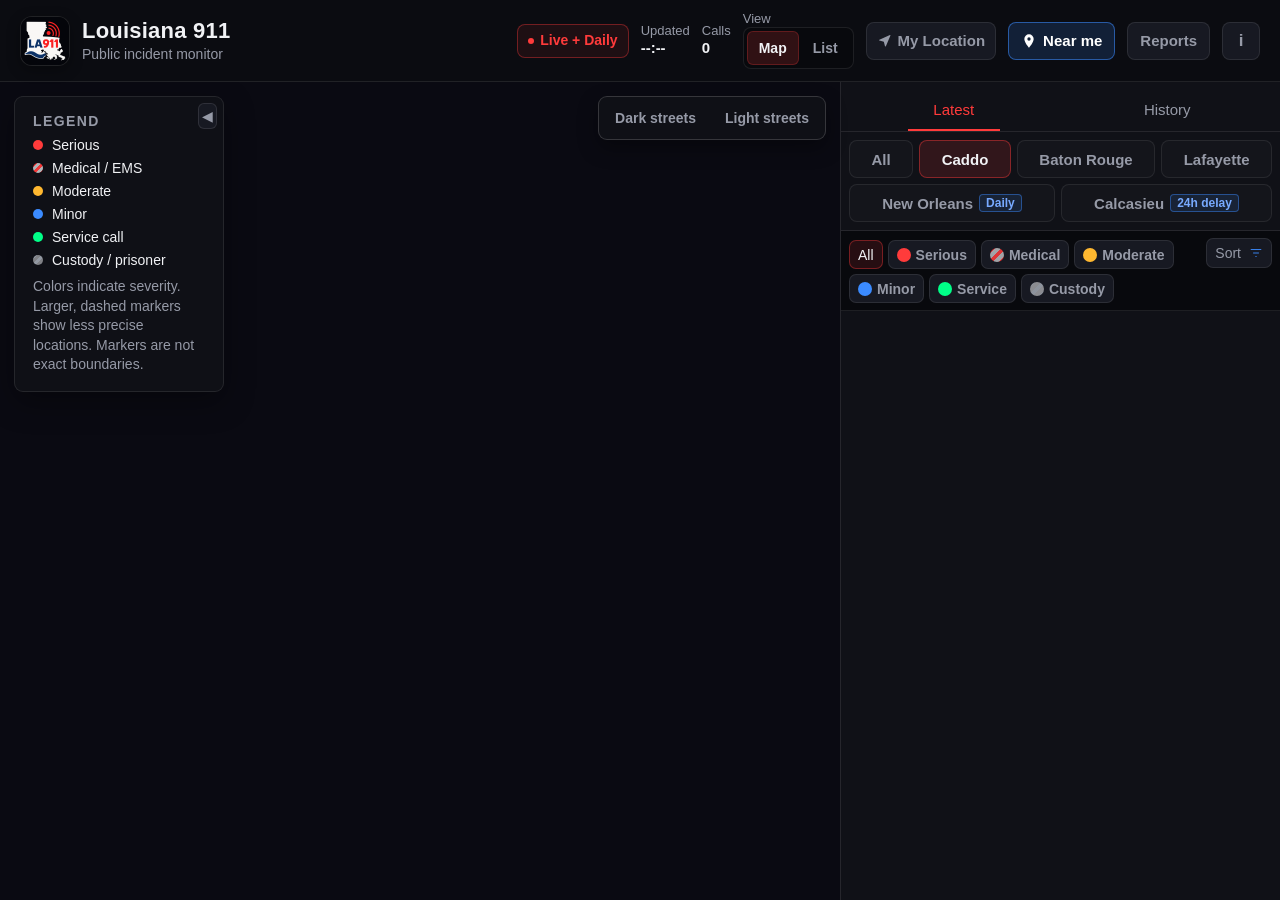
==== public/index.html @ a50df3cc "Merge pull request #45 from vincentlarkin/ui/readable-desktop Readable desktop and tablet text; phon" ====
<!DOCTYPE html>
<html lang="en-US">
<head>
  <script defer src="/analytics.js?v=4.8.3"></script>
  <meta charset="UTF-8">
  <script type="application/json" id="map-config">{}</script>
  <meta name="viewport" content="width=device-width, initial-scale=1.0, viewport-fit=cover">
  <title>Louisiana 911 Calls &amp; Caddo 911 Live Map | Louisiana911</title>
  <meta name="description" content="View live Caddo 911 calls, Baton Rouge and Lafayette traffic, daily New Orleans records, and Lake Charles closed calls with a 24-hour delay on one Louisiana map.">
  <meta name="robots" content="index,follow,max-image-preview:large">
  <link rel="canonical" href="https://louisiana911.com/">
  <link rel="icon" href="/favicon.ico" sizes="any" type="image/x-icon">
  <link rel="shortcut icon" href="/favicon.ico" type="image/x-icon">
  <link rel="icon" href="/favicon-96x96.png" sizes="96x96" type="image/png">
  <link rel="apple-touch-icon" href="/images/louisiana911-icon-192.png" sizes="192x192">
  <link rel="manifest" href="/manifest.webmanifest?v=4.5.2">
  <meta name="theme-color" content="#0a0a0f">
  <meta name="color-scheme" content="dark">
  <meta name="application-name" content="Louisiana911">
  <meta name="apple-mobile-web-app-capable" content="yes">
  <meta name="apple-mobile-web-app-title" content="Louisiana911">
  <meta name="apple-mobile-web-app-status-bar-style" content="black-translucent">
  <meta property="og:title" content="Louisiana 911 Calls &amp; Caddo 911 Live Map">
  <meta property="og:description" content="Live Caddo 911 calls and traffic feeds alongside delayed New Orleans records and Lake Charles closed calls on one Louisiana map.">
  <meta property="og:image" content="https://louisiana911.com/og.png">
  <meta property="og:image:type" content="image/png">
  <meta property="og:image:width" content="1733">
  <meta property="og:image:height" content="908">
  <meta property="og:image:alt" content="Louisiana 911 public emergency incident monitor">
  <meta property="og:url" content="https://louisiana911.com/">
  <meta property="og:site_name" content="Louisiana911">
  <meta property="og:locale" content="en_US">
  <meta property="og:type" content="website">
  <meta name="twitter:card" content="summary_large_image">
  <meta name="twitter:title" content="Louisiana 911 Calls &amp; Caddo 911 Live Map">
  <meta name="twitter:description" content="Live and daily public emergency incident feeds from across Louisiana on one map.">
  <meta name="twitter:image" content="https://louisiana911.com/og.png">
  <meta name="twitter:image:alt" content="Louisiana 911 public emergency incident monitor">
  <script type="application/ld+json">
  {
    "@context": "https://schema.org",
    "@graph": [
      {
        "@type": "Organization",
        "@id": "https://louisiana911.com/#organization",
        "name": "Louisiana911",
        "alternateName": ["Louisiana 911", "Caddo 911 Monitor"],
        "url": "https://louisiana911.com/",
        "logo": {
          "@type": "ImageObject",
          "url": "https://louisiana911.com/images/louisiana911-icon-512.png",
          "width": 512,
          "height": 512
        },
        "description": "A citizen-run public emergency incident transparency project for Louisiana.",
        "sameAs": [
          "https://github.com/vincentlarkin/Louisiana911",
          "https://vincentlarkin.com"
        ],
        "founder": {
          "@type": "Person",
          "name": "Vincent Larkin",
          "url": "https://vincentlarkin.com"
        }
      },
      {
        "@type": "WebSite",
        "@id": "https://louisiana911.com/#website",
        "name": "Louisiana911",
        "alternateName": ["Louisiana 911", "Caddo 911 Monitor"],
        "url": "https://louisiana911.com/",
        "description": "Official public incident feeds from Caddo, Baton Rouge, Lafayette, New Orleans, and Lake Charles on one Louisiana map.",
        "inLanguage": "en-US",
        "isAccessibleForFree": true,
        "publisher": { "@id": "https://louisiana911.com/#organization" }
      }
    ]
  }
  </script>
  <!-- The basemap style, tiles and fonts come from here; open the connection
       while the page loads instead of after the app script runs. MapLibre
       fetches with CORS, so the preconnect must be crossorigin to be reused. -->
  <link rel="preconnect" href="https://tiles.versatiles.org" crossorigin>
  <!-- Map code, styles and the font are served from this site, so a slow or
       blocked third-party CDN can't hold up or break the page. MapLibre's
       stylesheet and script load later, the first time the map is shown. -->
  <link rel="preload" href="/fonts/space-grotesk-5.3.0/latin.woff2" as="font" type="font/woff2" crossorigin>
  <link rel="stylesheet" href="/fonts/space-grotesk-5.3.0/space-grotesk.css">
  <link rel="stylesheet" href="/vendor/leaflet@1.9.4/leaflet.css" />
  <link rel="stylesheet" href="styles.css?v=4.11.0" />
</head>
<body class="map-dark">
  <header class="header">
    <div class="logo">
      <span class="logo-icon">
        <img class="logo-icon-img" src="images/louisiana911-icon-192.png" alt="Louisiana911 logo">
      </span>
      <div class="logo-text">
        <h1>Louisiana 911</h1>
        <p>Public incident monitor</p>
        <p class="logo-status" id="mobile-status" aria-live="off">Loading calls…</p>
      </div>
    </div>
    <div class="status-bar">
      <div class="status-item status-live">
        <span class="status-value live"><span class="live-dot"></span>Live + Daily</span>
      </div>
      <div class="status-item status-update">
        <span class="status-label">Updated</span>
        <span class="status-value" id="last-update">--:--</span>
      </div>
      <div class="status-item status-active">
        <span class="status-label">Calls</span>
        <span class="status-value" id="active-count">0</span>
      </div>
      <div class="status-item status-view">
        <span class="status-label">View</span>
        <div class="view-switch" role="group" aria-label="View mode">
          <button class="view-switch-btn active" type="button" data-view-mode="map" aria-pressed="true">Map</button>
          <button class="view-switch-btn" type="button" data-view-mode="list" aria-pressed="false">List</button>
        </div>
      </div>
      <div class="status-item status-location">
        <button class="location-btn" id="location-btn" type="button" title="Show my location" aria-label="Show my location on the map">
          <svg class="map-location-icon" viewBox="0 0 24 24" aria-hidden="true">
            <path d="M20.7 3.3 3.8 10.6c-.7.3-.6 1.3.1 1.5l7 1.8 1.8 7c.2.7 1.2.8 1.5.1l7.3-16.9c.3-.6-.3-1.2-.8-.8Z"/>
          </svg>
          <span class="location-label">My Location</span>
        </button>
      </div>
      <button class="near-btn" id="near-btn" type="button" aria-controls="nearby-panel" aria-expanded="false">
        <svg viewBox="0 0 24 24" aria-hidden="true"><path d="M12 2a7 7 0 0 0-7 7c0 5.2 7 13 7 13s7-7.8 7-13a7 7 0 0 0-7-7Zm0 9.5A2.5 2.5 0 1 1 12 6.5a2.5 2.5 0 0 1 0 5Z"/></svg>
        Near me
      </button>
      <a class="reports-link" href="/reports/" title="Incident counts by parish and near a location">Reports</a>
      <button class="info-btn" type="button" onclick="toggleInfoPanel()" title="Settings, reports and about" aria-label="Menu: settings, reports and about">i</button>
    </div>
  </header>
  
  <div class="settings-modal" id="settings-modal" aria-hidden="true">
    <div class="modal-backdrop" role="presentation"></div>
    <div class="modal-dialog settings-dialog" role="dialog" aria-modal="true" aria-label="Settings">
      <button class="modal-close" type="button" aria-label="Close" id="settings-close">×</button>
      <div class="settings-content">
        <h3>Settings</h3>
        <div class="setting-item">
          <label class="setting-label" for="setting-circle-markers">
            <span class="setting-title">Circle markers</span>
            <span class="setting-desc">Use circles instead of transparent triangles. Incidents with 5 or more units pulse in either style.</span>
          </label>
          <label class="toggle-switch">
            <input type="checkbox" id="setting-circle-markers">
            <span class="toggle-slider"></span>
          </label>
        </div>
        <div class="setting-item">
          <label class="setting-label" for="setting-old-map-style">
            <span class="setting-title">Old map style</span>
            <span class="setting-desc">Use the plain gray street maps from before November 2026 instead of the colorful ones.</span>
          </label>
          <label class="toggle-switch">
            <input type="checkbox" id="setting-old-map-style">
            <span class="toggle-slider"></span>
          </label>
        </div>
        <div class="setting-item">
          <label class="setting-label" for="setting-show-all-history">
            <span class="setting-title">Show all incidents on History map</span>
            <span class="setting-desc">When viewing History, display all incidents for the selected day on the map (not just the current page). Clicking a marker will navigate to its page.</span>
          </label>
          <label class="toggle-switch">
            <input type="checkbox" id="setting-show-all-history" checked>
            <span class="toggle-slider"></span>
          </label>
        </div>
      </div>
    </div>
  </div>
  
  <div class="info-modal" id="info-modal" aria-hidden="true">
    <div class="modal-backdrop" role="presentation"></div>
    <div class="modal-dialog info-dialog" role="dialog" aria-modal="true" aria-labelledby="info-title">
      <button class="modal-close" type="button" aria-label="Close" id="info-close">×</button>
      <div class="info-content">
        <header class="info-header">
          <img src="images/louisiana911-mark.png" alt="" class="info-logo" width="44" height="44" decoding="async">
          <div>
            <h3 id="info-title">Louisiana<span>911</span></h3>
            <p class="info-tagline">Public incident feeds from across Louisiana on one map.</p>
          </div>
        </header>

        <p class="info-note" role="note">Not an emergency service, and not affiliated with the State, any parish, 911 district or agency. Feeds can be delayed, incomplete or changed. In an emergency, call <strong>911</strong>.</p>

        <nav class="info-menu" aria-label="Louisiana911">
          <button class="info-row" type="button" onclick="toggleInfoPanel(false); toggleSettingsPanel(true);">
            <svg class="info-row-icon" viewBox="0 0 24 24" aria-hidden="true"><circle cx="12" cy="12" r="3"/><path d="M12 2v3M12 19v3M4.9 4.9l2.1 2.1M17 17l2.1 2.1M2 12h3M19 12h3M4.9 19.1 7 17M17 7l2.1-2.1"/></svg>
            <span class="info-row-text"><span class="info-row-title">Settings</span><span class="info-row-desc">Marker shape, map style, History map</span></span>
            <svg class="info-row-end" viewBox="0 0 24 24" aria-hidden="true"><path d="m9 6 6 6-6 6"/></svg>
          </button>
          <a class="info-row" href="/reports/">
            <svg class="info-row-icon" viewBox="0 0 24 24" aria-hidden="true"><path d="M4 20V10M10 20V4M16 20v-7M22 20H2"/></svg>
            <span class="info-row-text"><span class="info-row-title">Reports</span><span class="info-row-desc">Counts by parish and near a place</span></span>
            <svg class="info-row-end" viewBox="0 0 24 24" aria-hidden="true"><path d="m9 6 6 6-6 6"/></svg>
          </a>
          <a class="info-row" href="/about/">
            <svg class="info-row-icon" viewBox="0 0 24 24" aria-hidden="true"><circle cx="12" cy="12" r="9"/><path d="M12 11v5M12 8h.01"/></svg>
            <span class="info-row-text"><span class="info-row-title">About Louisiana911</span><span class="info-row-desc">How the feeds, colors and map work</span></span>
            <svg class="info-row-end" viewBox="0 0 24 24" aria-hidden="true"><path d="m9 6 6 6-6 6"/></svg>
          </a>
          <a class="info-row" href="/about/#contact">
            <svg class="info-row-icon" viewBox="0 0 24 24" aria-hidden="true"><rect x="3" y="5" width="18" height="14" rx="2"/><path d="m3 7 9 6 9-6"/></svg>
            <span class="info-row-text"><span class="info-row-title">Contact us</span><span class="info-row-desc">news@larkingroupholdings.com</span></span>
            <svg class="info-row-end" viewBox="0 0 24 24" aria-hidden="true"><path d="m9 6 6 6-6 6"/></svg>
          </a>
        </nav>

        <section class="info-section" aria-labelledby="info-coverage-title">
          <div class="info-section-head">
            <h4 class="info-section-title" id="info-coverage-title">Coverage</h4>
            <a class="info-section-link" href="/coverage/">All coverage</a>
          </div>
          <nav class="info-chips" aria-label="Coverage pages">
            <a href="/caddo911/">Caddo</a>
            <a href="/coverage/baton-rouge/">Baton Rouge</a>
            <a href="/coverage/lafayette/">Lafayette</a>
            <a href="/coverage/new-orleans/">New Orleans</a>
            <a href="/coverage/lake-charles/">Lake Charles</a>
            <a href="/coverage/sulphur/">Sulphur</a>
          </nav>
        </section>

        <details class="info-section info-sources">
          <summary class="info-section-head"><span class="info-section-title">Source feeds</span><svg class="info-sources-toggle" viewBox="0 0 24 24" aria-hidden="true"><path d="m6 9 6 6 6-6"/></svg></summary>
          <div class="info-feeds">
            <a class="info-feed" href="https://ias.ecc.caddo911.com/All_ActiveEvents.aspx" target="_blank" rel="noopener noreferrer">
              <span class="info-feed-name">Caddo 911</span><span class="info-feed-note">Live</span><svg class="info-row-end" viewBox="0 0 24 24" aria-hidden="true"><path d="M14 4h6v6M20 4l-9 9M18 14v5a1 1 0 0 1-1 1H5a1 1 0 0 1-1-1V7a1 1 0 0 1 1-1h5"/></svg>
            </a>
            <a class="info-feed" href="https://city.brla.gov/traffic/incidents.asp" target="_blank" rel="noopener noreferrer">
              <span class="info-feed-name">Baton Rouge traffic</span><span class="info-feed-note">Live</span><svg class="info-row-end" viewBox="0 0 24 24" aria-hidden="true"><path d="M14 4h6v6M20 4l-9 9M18 14v5a1 1 0 0 1-1 1H5a1 1 0 0 1-1-1V7a1 1 0 0 1 1-1h5"/></svg>
            </a>
            <a class="info-feed" href="https://lafayette911.org/traffic/" target="_blank" rel="noopener noreferrer">
              <span class="info-feed-name">Lafayette traffic</span><span class="info-feed-note">Live</span><svg class="info-row-end" viewBox="0 0 24 24" aria-hidden="true"><path d="M14 4h6v6M20 4l-9 9M18 14v5a1 1 0 0 1-1 1H5a1 1 0 0 1-1-1V7a1 1 0 0 1 1-1h5"/></svg>
            </a>
            <a class="info-feed" href="https://data.nola.gov/Public-Safety-and-Preparedness/Calls-for-Service-2026/es9j-6y5d" target="_blank" rel="noopener noreferrer">
              <span class="info-feed-name">New Orleans calls for service</span><span class="info-feed-note">Daily</span><svg class="info-row-end" viewBox="0 0 24 24" aria-hidden="true"><path d="M14 4h6v6M20 4l-9 9M18 14v5a1 1 0 0 1-1 1H5a1 1 0 0 1-1-1V7a1 1 0 0 1 1-1h5"/></svg>
            </a>
            <a class="info-feed" href="https://lakecharles.policetocitizen.com/cadcalls" target="_blank" rel="noopener noreferrer">
              <span class="info-feed-name">Lake Charles closed calls</span><span class="info-feed-note">24h delay</span><svg class="info-row-end" viewBox="0 0 24 24" aria-hidden="true"><path d="M14 4h6v6M20 4l-9 9M18 14v5a1 1 0 0 1-1 1H5a1 1 0 0 1-1-1V7a1 1 0 0 1 1-1h5"/></svg>
            </a>
            <a class="info-feed" href="https://sulphur.policetocitizen.com/cadcalls" target="_blank" rel="noopener noreferrer">
              <span class="info-feed-name">Sulphur closed calls</span><span class="info-feed-note">24h delay</span><svg class="info-row-end" viewBox="0 0 24 24" aria-hidden="true"><path d="M14 4h6v6M20 4l-9 9M18 14v5a1 1 0 0 1-1 1H5a1 1 0 0 1-1-1V7a1 1 0 0 1 1-1h5"/></svg>
            </a>
          </div>
        </details>

        <footer class="info-footer">
          <span>Made by <a class="info-credit-link" href="mailto:vincent@vincentlarkin.com">Vincent Larkin</a> <span class="info-version">v4.5.2</span></span>
          <span class="info-social">
            <a href="https://github.com/vincentlarkin/Louisiana911" target="_blank" rel="noopener noreferrer" aria-label="GitHub" title="GitHub"><svg viewBox="0 0 24 24" fill="currentColor" aria-hidden="true"><path d="M12 0C5.37 0 0 5.37 0 12c0 5.31 3.435 9.795 8.205 11.385.6.105.825-.255.825-.57 0-.285-.015-1.23-.015-2.235-3.015.555-3.795-.735-4.035-1.41-.135-.345-.72-1.41-1.23-1.695-.42-.225-1.02-.78-.015-.795.945-.015 1.62.87 1.845 1.23 1.08 1.815 2.805 1.305 3.495.99.105-.78.42-1.305.765-1.605-2.67-.3-5.46-1.335-5.46-5.925 0-1.305.465-2.385 1.23-3.225-.12-.3-.54-1.53.12-3.18 0 0 1.005-.315 3.3 1.23.96-.27 1.98-.405 3-.405s2.04.135 3 .405c2.295-1.56 3.3-1.23 3.3-1.23.66 1.65.24 2.88.12 3.18.765.84 1.23 1.905 1.23 3.225 0 4.605-2.805 5.625-5.475 5.925.435.375.81 1.095.81 2.22 0 1.605-.015 2.895-.015 3.3 0 .315.225.69.825.57A12.02 12.02 0 0024 12c0-6.63-5.37-12-12-12z"/></svg></a>
            <a href="https://vincentlarkin.com" target="_blank" rel="noopener noreferrer" aria-label="Website" title="Website"><svg viewBox="0 0 24 24" fill="none" stroke="currentColor" stroke-width="1.8" aria-hidden="true"><circle cx="12" cy="12" r="9"/><path d="M3 12h18M12 3a14 14 0 0 1 0 18M12 3a14 14 0 0 0 0 18"/></svg></a>
            <a href="https://linkedin.com/in/vincentwlarkin" target="_blank" rel="noopener noreferrer" aria-label="LinkedIn" title="LinkedIn"><svg viewBox="0 0 24 24" fill="currentColor" aria-hidden="true"><path d="M20.447 20.452h-3.554v-5.569c0-1.328-.027-3.037-1.852-3.037-1.853 0-2.136 1.445-2.136 2.939v5.667H9.351V9h3.414v1.561h.046c.477-.9 1.637-1.85 3.37-1.85 3.601 0 4.267 2.37 4.267 5.455v6.286zM5.337 7.433c-1.144 0-2.063-.926-2.063-2.065 0-1.138.92-2.063 2.063-2.063 1.14 0 2.064.925 2.064 2.063 0 1.139-.925 2.065-2.064 2.065zm1.782 13.019H3.555V9h3.564v11.452zM22.225 0H1.771C.792 0 0 .774 0 1.729v20.542C0 23.227.792 24 1.771 24h20.451C23.2 24 24 23.227 24 22.271V1.729C24 .774 23.2 0 22.222 0h.003z"/></svg></a>
          </span>
        </footer>
      </div>
    </div>
  </div>

  <div class="incident-modal" id="incident-modal" aria-hidden="true">
    <div class="modal-backdrop" role="presentation"></div>
    <div class="modal-dialog incident-dialog" role="dialog" aria-modal="true" aria-labelledby="incident-modal-title">
      <div class="incident-modal-copy">
        <p class="incident-modal-kicker" id="incident-modal-kicker">Incident details</p>
        <h3 id="incident-modal-title">Incident</h3>
        <div class="incident-modal-body" id="incident-modal-body"></div>
        <div class="incident-modal-links">
          <a class="incident-modal-link" id="incident-modal-maps" href="#" target="_blank" rel="noopener noreferrer">Open in Google Maps</a>
          <a class="incident-modal-link hidden" id="incident-modal-nearby" href="/reports/">Past calls near here</a>
          <button class="incident-modal-link" id="incident-modal-copy" type="button">Copy link</button>
          <button class="incident-modal-link hidden" id="incident-modal-list-btn" type="button">Show in list</button>
        </div>
      </div>
      <div class="incident-modal-actions">
        <button class="incident-modal-btn secondary" id="incident-modal-share" type="button">Share</button>
        <button class="incident-modal-btn primary" id="incident-modal-dismiss" type="button">Close</button>
      </div>
    </div>
  </div>

  <div class="incident-share-notice" id="incident-share-notice" role="status" aria-live="polite" aria-atomic="true">Incident link copied</div>

  <div class="history-request-notice" id="history-request-notice" role="status" aria-live="polite" aria-atomic="true" aria-hidden="true">
    <div class="history-request-notice-icon" aria-hidden="true">
      <svg viewBox="0 0 24 24" fill="none">
        <circle cx="12" cy="12" r="8.5"></circle>
        <path d="M12 7.5v5l3.25 2"></path>
      </svg>
    </div>
    <div class="history-request-notice-copy">
      <strong>History request limit</strong>
      <span id="history-request-notice-text">Please wait a moment, then try that date again.</span>
    </div>
    <button class="history-request-notice-close" id="history-request-notice-close" type="button" aria-label="Dismiss notice">×</button>
    <div class="history-request-notice-track" aria-hidden="true">
      <span id="history-request-notice-progress"></span>
    </div>
  </div>
  
  <main class="main-container">
    <div class="map-container">
      <div id="map"></div>
      <div class="basemap-switcher" role="group" aria-label="Street map appearance">
        <button class="basemap-option" type="button" data-basemap="dark" aria-pressed="true">Dark streets</button>
        <button class="basemap-option" type="button" data-basemap="light" aria-pressed="false">Light streets</button>
      </div>
      <section class="nearby-panel" id="nearby-panel" role="dialog" aria-labelledby="nearby-title" aria-hidden="true">
        <div class="nearby-head">
          <h2 id="nearby-title">Calls near you</h2>
          <button class="nearby-close" id="nearby-close" type="button" aria-label="Close calls near you">Close</button>
        </div>
        <div class="nearby-radius" role="group" aria-label="How far to look">
          <button type="button" data-radius="1" aria-pressed="false">1 mile</button>
          <button type="button" data-radius="3" aria-pressed="true" class="active">3 miles</button>
          <button type="button" data-radius="5" aria-pressed="false">5 miles</button>
          <button type="button" data-radius="10" aria-pressed="false">10 miles</button>
        </div>
        <p class="nearby-status" id="nearby-status" role="status" aria-live="polite"></p>
        <ol class="nearby-list" id="nearby-list"></ol>
      </section>
      <div class="legend-container" id="legend-container">
        <div class="map-overlay" id="map-legend">
          <button class="legend-collapse" id="legend-collapse" type="button" aria-expanded="true" aria-label="Collapse legend" title="Collapse legend">◀</button>
          
          <!-- Collapsed "handle" view (drawer-closed) -->
          <div class="legend-mini" aria-hidden="true">
            <div class="dot-stack">
              <span class="dot" style="background: var(--red);"></span>
              <span class="dot dot-medical"></span>
              <span class="dot" style="background: var(--amber);"></span>
              <span class="dot" style="background: var(--blue);"></span>
              <span class="dot" style="background: var(--green);"></span>
              <span class="dot dot-custody"></span>
            </div>
          </div>
          
          <!-- Expanded content -->
          <div class="legend-content">
            <h3>Legend</h3>
            <div class="legend-item">
              <div class="legend-dot" style="background: var(--red)"></div>
              <span>Serious</span>
            </div>
            <div class="legend-item">
              <div class="legend-dot legend-dot-medical"></div>
              <span>Medical / EMS</span>
            </div>
            <div class="legend-item">
              <div class="legend-dot" style="background: var(--amber)"></div>
              <span>Moderate</span>
            </div>
            <div class="legend-item">
              <div class="legend-dot" style="background: var(--blue)"></div>
              <span>Minor</span>
            </div>
            <div class="legend-item">
              <div class="legend-dot" style="background: var(--green)"></div>
              <span>Service call</span>
            </div>
            <div class="legend-item">
              <div class="legend-dot legend-dot-custody"></div>
              <span>Custody / prisoner</span>
            </div>
            <p class="legend-note">Colors indicate severity. Larger, dashed markers show less precise locations. Markers are not exact boundaries.</p>
          </div>
        </div>
      </div>
    </div>
    
    <aside class="sidebar">
      <div class="tabs">
        <button class="tab active" type="button" data-tab="live">Latest</button>
        <button class="tab" type="button" data-tab="history">History</button>
        <button class="filter-toggle" id="filter-toggle" type="button" aria-expanded="false" aria-controls="filter-bar">Filter</button>
        <button class="panel-toggle" id="panel-toggle" type="button" aria-expanded="true" aria-label="Toggle incidents panel" title="Collapse incidents">▼</button>
      </div>

      <div class="source-tabs" id="source-tabs" aria-label="Incident source">
        <button class="source-tab" type="button" data-source="all" title="Show all sources">All</button>
        <button class="source-tab active" type="button" data-source="caddo" title="Show only Caddo incidents">Caddo</button>
        <button class="source-tab" type="button" data-source="batonrouge" title="Show only Baton Rouge incidents">Baton Rouge</button>
        <button class="source-tab" type="button" data-source="lafayette" title="Show only Lafayette incidents">Lafayette</button>
        <button class="source-tab" type="button" data-source="neworleans" title="Show the latest published New Orleans calls for service">
          New Orleans <span class="daily-pill">Daily</span>
        </button>
        <button class="source-tab" type="button" data-source="calcasieu" title="Lake Charles and Sulphur police closed calls — published with a 24-hour delay">
          Calcasieu <span class="daily-pill">24h delay</span>
        </button>
      </div>


      <!-- Shared filters (apply to Live + History lists) -->
      <div class="filter-bar" id="filter-bar">
        <div class="filter-rows">
          <!-- Caddo unit filters -->
          <div class="filter-group agency-group agency-group-caddo hidden" data-filter-type="agency-caddo">
            <button class="filter-btn active" type="button" data-filter="all" title="All Caddo units">All</button>
            <button class="filter-btn" type="button" data-filter="cadfd" title="Caddo Fire/EMS">
              <img src="images/cfd-fire.png" alt="" class="filter-logo" loading="lazy" decoding="async"><span class="filter-name">Caddo Fire</span>
            </button>
            <button class="filter-btn" type="button" data-filter="shvfd" title="Shreveport Fire">
              <img src="images/sfd-fire.png" alt="" class="filter-logo" loading="lazy" decoding="async"><span class="filter-name">Shreveport Fire</span>
            </button>
            <button class="filter-btn" type="button" data-filter="police" title="Shreveport Police">
              <img src="images/spd-police.png" alt="" class="filter-logo" loading="lazy" decoding="async"><span class="filter-name">Shreveport Police</span>
            </button>
            <button class="filter-btn" type="button" data-filter="sheriff" title="Caddo Sheriff">
              <img src="images/cso-sheriff.png" alt="" class="filter-logo" loading="lazy" decoding="async"><span class="filter-name">Caddo Sheriff</span>
            </button>
          </div>

          <!-- Baton Rouge agency filters -->
          <div class="filter-group agency-group agency-group-batonrouge hidden" data-filter-type="agency-batonrouge">
            <button class="filter-btn active" type="button" data-br-agency="all" title="All Baton Rouge agencies">All</button>
            <button class="filter-btn" type="button" data-br-agency="law" title="Law enforcement incidents">Law</button>
            <button class="filter-btn" type="button" data-br-agency="oss" title="OSS incidents">OSS</button>
          </div>

          <!-- Lafayette unit filters -->
          <div class="filter-group agency-group agency-group-lafayette hidden" data-filter-type="agency-lafayette">
            <button class="filter-btn active" type="button" data-laf-unit="all" title="All Lafayette units">All</button>
            <button class="filter-btn" type="button" data-laf-unit="police" title="Lafayette Police">
              <img src="images/lafayette-police.png" alt="" class="filter-logo" loading="lazy" decoding="async"><span class="filter-name">Police</span>
            </button>
            <button class="filter-btn" type="button" data-laf-unit="sheriff" title="Lafayette Sheriff">
              <img src="images/lafayette-sheriff.png" alt="" class="filter-logo" loading="lazy" decoding="async"><span class="filter-name">Sheriff</span>
            </button>
            <button class="filter-btn" type="button" data-laf-unit="fire" title="Lafayette Fire">
              <img src="images/lafayette-fire.png" alt="" class="filter-logo" loading="lazy" decoding="async"><span class="filter-name">Fire</span>
            </button>
          </div>
          <!-- Urgency/Severity filters -->
          <div class="filter-group" data-filter-type="urgency">
            <button class="filter-btn urgency-btn active" type="button" data-urgency="all" title="All kinds of calls">All</button>
            <button class="filter-btn urgency-btn urgency-high" type="button" data-urgency="high" title="Serious">
              <span class="urgency-dot"></span><span class="urgency-label">Serious</span>
            </button>
            <button class="filter-btn urgency-btn urgency-medical" type="button" data-urgency="medical" title="Medical/EMS">
              <span class="urgency-dot"></span><span class="urgency-label">Medical</span>
            </button>
            <button class="filter-btn urgency-btn urgency-medium" type="button" data-urgency="medium" title="Moderate">
              <span class="urgency-dot"></span><span class="urgency-label">Moderate</span>
            </button>
            <button class="filter-btn urgency-btn urgency-low" type="button" data-urgency="low" title="Minor">
              <span class="urgency-dot"></span><span class="urgency-label">Minor</span>
            </button>
            <button class="filter-btn urgency-btn urgency-service" type="button" data-urgency="service" title="Public service">
              <span class="urgency-dot"></span><span class="urgency-label">Service</span>
            </button>
            <button class="filter-btn urgency-btn urgency-custody" type="button" data-urgency="custody" title="Custody/Prisoner">
              <span class="urgency-dot"></span><span class="urgency-label">Custody</span>
            </button>
            <button class="filter-btn major-events-btn hidden" id="history-major-events" type="button" aria-pressed="false" title="Only major events: 5 or more recorded units">
              <span aria-hidden="true">◎</span> Major events <span class="major-events-threshold">5+</span>
            </button>
          </div>
        </div>
        <div class="filter-meta">
          <div class="history-count hidden" id="history-count">
            <span class="history-count-label" id="history-count-label">Incidents</span>
            <strong id="history-count-value">0</strong>
          </div>
          <div class="sort-control" id="sort-control">
            <button type="button" class="sort-btn" id="sort-toggle" aria-expanded="false" aria-controls="sort-menu" title="Sort incidents">
              <span>Sort</span>
              <svg class="sort-icon" viewBox="0 0 24 24" fill="currentColor" aria-hidden="true">
                <path d="M3 5h18v2H3V5zm4 6h10v2H7v-2zm4 6h2v2h-2v-2z"/>
              </svg>
            </button>
            <div class="sort-menu" id="sort-menu" aria-hidden="true">
              <button type="button" class="sort-option active" data-sort="recent">Most recent</button>
              <button type="button" class="sort-option" data-sort="urgency">Urgency</button>
            </div>
          </div>
        </div>
      </div>
      
      <div id="live-panel">
        <div class="incident-list" id="incident-list"></div>
      </div>
      
      <div id="history-panel" class="hidden">
        <div class="history-controls">
          <button type="button" id="history-date-btn" class="date-input" aria-expanded="false" aria-controls="date-picker">
            <div class="date-input-left">
              <div class="date-input-label">History date</div>
              <div class="date-input-value" id="history-date-value">----</div>
            </div>
            <svg class="date-input-icon" viewBox="0 0 24 24" fill="currentColor" aria-hidden="true">
              <path d="M7 11h2v2H7v-2zm4 0h2v2h-2v-2zm4 0h2v2h-2v-2zM7 15h2v2H7v-2zm4 0h2v2h-2v-2zm4 0h2v2h-2v-2z"/>
              <path d="M19 4h-1V2h-2v2H8V2H6v2H5c-1.1 0-2 .9-2 2v14c0 1.1.9 2 2 2h14c1.1 0 2-.9 2-2V6c0-1.1-.9-2-2-2zm0 16H5V9h14v11z"/>
            </svg>
          </button>
          <div class="date-picker" id="date-picker" aria-hidden="true"></div>
          <div class="history-pagination hidden" id="history-pagination" aria-label="History pages">
            <button type="button" class="page-btn" id="history-prev" aria-label="Previous page">‹</button>
            <div class="page-status" id="history-page-status">Page 1 of 1</div>
            <button type="button" class="page-btn" id="history-next" aria-label="Next page">›</button>
          </div>
        </div>
        <div class="incident-list" id="history-list"></div>
      </div>
    </aside>
  </main>
  
  <script src="/vendor/leaflet@1.9.4/leaflet.js"></script>
  <script>
    const preferences = {
      get(key) { try { return localStorage.getItem(key); } catch { return null; } },
      set(key, value) { try { localStorage.setItem(key, value); } catch { /* Optional persistence. */ } },
    };
    // Preserve explicit choices from the previous toggle; new visitors get triangles.
    let triangleMarkers = preferences.get('louisiana911TriangleMarkers') !== 'false';
    const storedViewMode = preferences.get('louisiana911ViewMode') || preferences.get('caddo911ViewMode');
    const coverageIntro = document.getElementById('coverage-intro');
    const coverageSource = coverageIntro?.dataset.source;
    const firstVisitMobileView = window.matchMedia('(max-width: 720px)').matches ? 'list' : 'map';
    let viewMode = coverageSource ? 'map' : storedViewMode === 'list' || storedViewMode === 'map'
      ? storedViewMode
      : firstVisitMobileView;

    // Initialize map centered on Louisiana.
    const map = L.map('map', {
      zoomControl: false,
      minZoom: 7,
      maxZoom: 19,
      worldCopyJump: true,
      preferCanvas: true,
      fadeAnimation: false,
      zoomAnimation: false,
      markerZoomAnimation: false
    }).setView([32.5252, -93.7502], 11);
    map.attributionControl.setPrefix('<a href="https://leafletjs.com" title="A JavaScript library for interactive maps">Leaflet</a>');
    const UNIT_PULSE_THRESHOLD = 5;
    
    // Keep view constrained to a few-state window around Louisiana/Texas/Arkansas
    const southWest = L.latLng(28.7, -98.0);
    const northEast = L.latLng(34.5, -88.5);
    map.setMaxBounds(L.latLngBounds(southWest, northEast));
    
    // Keep the basemap beneath the incident and boundary overlays.
    map.createPane('base');
    map.getPane('base').classList.add('leaflet-base-pane');
    map.getPane('base').style.zIndex = 200;

    map.createPane('incident');
    map.getPane('incident').classList.add('leaflet-incident-pane');
    map.getPane('incident').style.zIndex = 675;

    map.createPane('parish');
    map.getPane('parish').classList.add('leaflet-parish-pane');
    map.getPane('parish').style.zIndex = 500;
    map.getPane('parish').style.pointerEvents = 'none';

    map.createPane('unitPulse');
    map.getPane('unitPulse').classList.add('leaflet-unit-pulse-pane');
    map.getPane('unitPulse').style.zIndex = 575;
    map.getPane('unitPulse').style.pointerEvents = 'none';

    const streetTileLayer = L.tileLayer('https://tile.openstreetmap.org/{z}/{x}/{y}.png', {
      pane: 'base',
      attribution: '&copy; <a href="https://www.openstreetmap.org/copyright">OpenStreetMap</a> contributors',
      maxZoom: 19
    });

    const mapConfig = JSON.parse(document.getElementById('map-config')?.textContent || '{}');
    const cartoKey = String(mapConfig.cartoKey || '').trim();
    const cartoAttribution = '&copy; <a href="https://www.openstreetmap.org/copyright">OpenStreetMap</a> contributors &copy; <a href="https://carto.com/attributions">CARTO</a>';
    const cartoLayers = cartoKey ? {
      dark: L.tileLayer(`https://{s}.basemaps.cartocdn.com/dark_all/{z}/{x}/{y}{r}.png?key=${encodeURIComponent(cartoKey)}`, {
        pane: 'base', attribution: cartoAttribution, subdomains: 'abcd', maxZoom: 19,
      }),
      light: L.tileLayer(`https://{s}.basemaps.cartocdn.com/light_all/{z}/{x}/{y}{r}.png?key=${encodeURIComponent(cartoKey)}`, {
        pane: 'base', attribution: cartoAttribution, subdomains: 'abcd', maxZoom: 19,
      }),
    } : null;

    const basemapButtons = Array.from(document.querySelectorAll('[data-basemap]'));
    const storedBasemapMode = preferences.get('louisiana911BasemapMode');
    let basemapMode = storedBasemapMode === 'light' ? 'light' : 'dark';
    // VersaTiles Colorful is the default (free, no key). "Old map style" in
    // Settings brings back the plain CARTO maps used before November 2026.
    const BASEMAP_PROVIDERS = {
      colorful: {
        styles: {
          dark: 'https://tiles.versatiles.org/assets/styles/colorful-dark/style.json',
          light: 'https://tiles.versatiles.org/assets/styles/colorful/style.json',
        },
        attribution: '&copy; <a href="https://www.openstreetmap.org/copyright">OpenStreetMap</a> contributors &copy; <a href="https://versatiles.org">VersaTiles</a>',
      },
      carto: {
        styles: {
          dark: 'https://basemaps.cartocdn.com/gl/dark-matter-gl-style/style.json',
          light: 'https://basemaps.cartocdn.com/gl/positron-gl-style/style.json',
        },
        attribution: cartoAttribution,
      },
    };
    let oldMapStyle = preferences.get('louisiana911OldMapStyle') === 'true';
    let vectorLayer = null;
    let vectorMode = null;
    let vectorProvider = null;
    let vectorFailed = false;
    let vectorLoadTimer = null;

    function cartoRequest(url) {
      const requestUrl = new URL(url);
      if (cartoKey && requestUrl.protocol === 'https:' &&
          (requestUrl.hostname === 'cartocdn.com' || requestUrl.hostname.endsWith('.cartocdn.com'))) {
        requestUrl.searchParams.set('key', cartoKey);
      }
      return { url: requestUrl.href };
    }

    // Our own copy of the VersaTiles server, served through Cloudflare close to
    // Louisiana. Requests for tiles.versatiles.org are rewritten to it. If it
    // fails, the map falls back to the public server, and only then to raster.
    const VERSATILES_ORIGIN = 'https://tiles.versatiles.org';
    // An https origin with an optional path prefix, e.g. https://louisiana911.com/basemap.
    const tileHost = /^https:\/\/[a-z0-9.-]+(:\d+)?(\/[A-Za-z0-9._~-]+)*$/i.test(String(mapConfig.tileHost || '')) ? mapConfig.tileHost : '';
    let useTileHost = Boolean(tileHost);
    let tileHostTileLoaded = false;
    let tileHostTileErrors = 0;

    function basemapRequest(url) {
      const requestUrl = new URL(url);
      if (useTileHost && requestUrl.origin === VERSATILES_ORIGIN) {
        return { url: tileHost + requestUrl.pathname + requestUrl.search };
      }
      return cartoRequest(url);
    }

    // Leave our copy for the public VersaTiles server, keeping the vector map.
    function fallBackFromTileHost() {
      if (!useTileHost || vectorProvider !== 'colorful') return false;
      useTileHost = false;
      clearTimeout(vectorLoadTimer);
      console.warn('Self-hosted map tiles unavailable; using tiles.versatiles.org');
      queueMicrotask(() => {
        if (vectorLayer && map.hasLayer(vectorLayer)) map.removeLayer(vectorLayer);
        vectorLayer = null;
        vectorMode = null;
        setBasemapMode(basemapMode, { persist: false });
      });
      return true;
    }

    function handleBasemapError(event) {
      if (event?.sourceId || event?.tile) {
        // A missing tile (outside the Louisiana extract, or a brief network
        // blip) leaves a gap; it is no reason to abandon the map. Our copy
        // failing every tile before any loads is.
        if (useTileHost && !tileHostTileLoaded && ++tileHostTileErrors >= 6) fallBackFromTileHost();
        return;
      }
      if (!fallBackFromTileHost()) fallBackToRaster();
    }

    function handleBasemapLoadTimeout() {
      if (!fallBackFromTileHost()) fallBackToRaster();
    }

    function fallBackToRaster() {
      if (vectorFailed) return;
      vectorFailed = true;
      clearTimeout(vectorLoadTimer);
      // Defer removal until MapLibre finishes dispatching its current event.
      queueMicrotask(() => {
        if (vectorLayer && map.hasLayer(vectorLayer)) {
          // The adapter assumes WebGL initialized successfully during removal.
          if (!vectorLayer.getMaplibreMap()) {
            const container = vectorLayer.getContainer();
            vectorLayer.onRemove = () => container?.remove();
          }
          map.removeLayer(vectorLayer);
        }
        vectorLayer = null;
        setBasemapMode(basemapMode, { persist: false });
      });
    }

    function improveStreetLabels(renderer, mode) {
      // MapLibre's 512px zoom is one below Leaflet's 256px zoom. Show local
      // streets when an incident is selected at Leaflet zoom 15.
      const minimumZooms = { roadname_minor: 14, roadname_sec: 14, roadname_pri: 13, roadname_major: 12 };
      for (const [id, minZoom] of Object.entries(minimumZooms)) {
        if (!renderer.getLayer(id)) continue;
        renderer.setLayerZoomRange(id, minZoom, 24);
        renderer.setLayoutProperty(id, 'text-size', ['interpolate', ['linear'], ['zoom'], 12, 10, 14, 11, 17, 12]);
        renderer.setPaintProperty(id, 'text-color', mode === 'dark' ? '#bdc5cf' : '#525c69');
        renderer.setLayoutProperty(id, 'symbol-spacing', 400);
      }
    }

    function softenBasemapDetails(renderer, mode) {
      const dark = mode === 'dark';
      // Let incidents stand out over the city grid. Local road detail returns
      // gradually at street level; labels remain independent of road opacity.
      for (const layer of renderer.getStyle().layers) {
        const id = layer.id;
        if (layer.type === 'line' && /^(road|bridge|tunnel)_(minor|service|path)/.test(id)) {
          renderer.setPaintProperty(id, 'line-opacity', [
            'interpolate', ['linear'], ['zoom'], 12, dark ? 0.28 : 0.5, 14, 0.42, 16, 0.8, 18, 1,
          ]);
          if (dark) renderer.setPaintProperty(id, 'line-color', '#343b46');
        } else if (layer.type === 'line' && /^(road|bridge|tunnel)_sec/.test(id)) {
          renderer.setPaintProperty(id, 'line-opacity', [
            'interpolate', ['linear'], ['zoom'], 11, 0.55, 14, 0.7, 16, 1,
          ]);
        } else if (layer.type === 'fill' && layer['source-layer'] === 'building') {
          renderer.setPaintProperty(id, 'fill-opacity', [
            'interpolate', ['linear'], ['zoom'], 14, 0, 16, 0.45, 18, 0.7,
          ]);
        } else if (layer.type === 'line' && (id === 'waterway' || /rail/.test(id))) {
          renderer.setPaintProperty(id, 'line-opacity', 0.4);
        } else if (layer.type === 'symbol' && /^(place_suburbs|place_hamlet|waterway_label|watername_lake)/.test(id)) {
          renderer.setPaintProperty(id, 'text-opacity', 0.6);
        }
      }
      if (dark && renderer.getLayer('water')) renderer.setPaintProperty('water', 'fill-color', '#202830');
    }

    // MapLibre and its Leaflet adapter (about 340 KB) only draw the basemap.
    // They load the first time the map is shown, so phones that open on the
    // list never wait for them. Until they arrive the map shows no basemap
    // rather than flashing the raster fallback.
    const VECTOR_LIBRARY_CSS = '/vendor/maplibre-gl@5.24.0/maplibre-gl.css';
    const VECTOR_LIBRARY_SCRIPTS = [
      '/vendor/maplibre-gl@5.24.0/maplibre-gl.js',
      '/vendor/maplibre-gl-leaflet@0.1.3/leaflet-maplibre-gl.js',
    ];
    let vectorLibraryState = 'idle'; // idle | loading | ready | failed

    function loadVectorLibraries() {
      if (vectorLibraryState !== 'idle') return;
      vectorLibraryState = 'loading';
      const stylesheet = document.createElement('link');
      stylesheet.rel = 'stylesheet';
      stylesheet.href = VECTOR_LIBRARY_CSS;
      document.head.appendChild(stylesheet);
      const loadScript = (src) => new Promise((resolve, reject) => {
        const script = document.createElement('script');
        script.src = src;
        script.onload = resolve;
        script.onerror = () => reject(new Error(`Could not load ${src}`));
        document.head.appendChild(script);
      });
      VECTOR_LIBRARY_SCRIPTS.reduce((chain, src) => chain.then(() => loadScript(src)), Promise.resolve())
        .then(() => { vectorLibraryState = 'ready'; })
        .catch((error) => {
          vectorLibraryState = 'failed';
          console.warn(`${error.message}; using raster map tiles`);
        })
        .finally(() => setBasemapMode(basemapMode, { persist: false }));
    }

    // Returns true when the vector basemap is showing (or on its way), false to
    // use raster tiles, or 'pending' while the map libraries are loading.
    function showVectorBasemap(mode) {
      const provider = oldMapStyle ? 'carto' : 'colorful';
      if ((provider === 'carto' && !cartoKey) || vectorFailed) return false;
      if (typeof L.maplibreGL !== 'function') {
        if (vectorLibraryState === 'failed' || vectorLibraryState === 'ready') return false;
        loadVectorLibraries();
        return 'pending';
      }
      try {
        if (vectorLayer && vectorProvider !== provider) {
          // Attribution and request rules belong to the provider, so start fresh.
          map.removeLayer(vectorLayer);
          vectorLayer = null;
          vectorMode = null;
        }
        if (!vectorLayer) {
          vectorProvider = provider;
          vectorLayer = L.maplibreGL({
            pane: 'base', style: BASEMAP_PROVIDERS[provider].styles[mode], interactive: false,
            attributionControl: { customAttribution: BASEMAP_PROVIDERS[provider].attribution },
            transformRequest: basemapRequest,
            // Show tiles and labels as soon as they arrive instead of fading
            // them in over 300 ms, and draw only one copy of the world.
            fadeDuration: 0,
            renderWorldCopies: false,
          });
          vectorLayer.addTo(map);
          const renderer = vectorLayer.getMaplibreMap();
          renderer.on('error', handleBasemapError);
          renderer.on('data', (event) => {
            if (event.dataType === 'source' && event.tile) tileHostTileLoaded = true;
          });
          renderer.getCanvas().addEventListener('webglcontextlost', fallBackToRaster);
          renderer.on('style.load', () => {
            clearTimeout(vectorLoadTimer);
            // These tweaks target CARTO's layer names; Colorful is used as designed.
            if (vectorProvider !== 'carto') return;
            improveStreetLabels(renderer, vectorMode);
            softenBasemapDetails(renderer, vectorMode);
          });
        } else if (vectorMode !== mode) {
          vectorLayer.getMaplibreMap().setStyle(BASEMAP_PROVIDERS[provider].styles[mode]);
        } else {
          return true;
        }
        vectorMode = mode;
        vectorProvider = provider;
        clearTimeout(vectorLoadTimer);
        vectorLoadTimer = setTimeout(handleBasemapLoadTimeout, 15000);
        return true;
      } catch {
        fallBackToRaster();
        return false;
      }
    }

    function setBasemapMode(mode, { persist = true } = {}) {
      const nextMode = mode === 'light' ? 'light' : 'dark';
      basemapMode = nextMode;
      const vectorState = showVectorBasemap(nextMode);
      const pending = vectorState === 'pending';
      const useVector = vectorState === true;
      const nextLayer = pending ? null : useVector ? vectorLayer : (cartoLayers ? cartoLayers[nextMode] : streetTileLayer);
      [streetTileLayer, ...Object.values(cartoLayers || {})].forEach(layer => {
        if (layer !== nextLayer && map.hasLayer(layer)) map.removeLayer(layer);
      });
      if (nextLayer && !map.hasLayer(nextLayer)) nextLayer.addTo(map);
      map.getContainer().dataset.basemapProvider = pending ? 'loading' : useVector ? `${vectorProvider}-vector` : (cartoLayers ? 'carto' : 'osm');

      basemapMode = nextMode;
      map.getContainer().dataset.basemapMode = nextMode;
      basemapButtons.forEach(button => {
        const active = button.dataset.basemap === nextMode;
        button.classList.toggle('active', active);
        button.setAttribute('aria-pressed', String(active));
      });
      if (parishOutlineLayer) parishOutlineLayer.setStyle(getParishOutlineStyle());
      if (persist) preferences.set('louisiana911BasemapMode', nextMode);
    }

    basemapButtons.forEach(button => {
      button.addEventListener('click', () => setBasemapMode(button.dataset.basemap));
    });

    const oldMapStyleToggle = document.getElementById('setting-old-map-style');
    if (oldMapStyleToggle) {
      oldMapStyleToggle.checked = oldMapStyle;
      oldMapStyleToggle.addEventListener('change', () => {
        oldMapStyle = oldMapStyleToggle.checked;
        preferences.set('louisiana911OldMapStyle', String(oldMapStyle));
        vectorFailed = false; // give the newly chosen provider a fresh try
        setBasemapMode(basemapMode, { persist: false });
      });
    }

    function ensureMapTilesLoaded() {
      setBasemapMode(basemapMode, { persist: false });
    }

    let parishOutlineLayer = null;

    function getParishOutlineStyle() {
      return {
        pane: 'parish',
        color: basemapMode === 'light' ? '#596579' : '#c2ccd8',
        weight: 1,
        opacity: 0.55,
        dashArray: '5 6',
        fill: false
      };
    }

    async function fetchOutlineGeoJson(url) {
      const response = await fetch(url);
      if (!response.ok) throw new Error(`Failed to load boundary data: ${response.status}`);
      return response.json();
    }

    // Caddo, East Baton Rouge and Lafayette from US Census county boundaries;
    // Orleans from the City of New Orleans' own boundary, which follows the
    // river geometry the NOPD feed uses. A 41 KB local file replaces a 3 MB
    // national county download and a slow data.nola.gov request.
    let parishOutlineRequest = null;
    async function loadParishOutline() {
      if (parishOutlineLayer || parishOutlineRequest) return parishOutlineRequest;
      parishOutlineRequest = fetchOutlineGeoJson('parish-outlines.json');
      let outlines;
      try {
        outlines = await parishOutlineRequest;
      } catch (error) {
        console.error('Parish boundaries could not be loaded:', error);
        parishOutlineRequest = null;
        return;
      }
      if (!outlines?.features?.length) {
        console.error('No parish boundary features were available.');
        return;
      }

      parishOutlineLayer = L.geoJSON(outlines, { style: getParishOutlineStyle() });
      parishOutlineLayer.addTo(map);
    }
    
    // Legend drawer (auto-collapse on narrow screens)
    const legendContainer = document.getElementById('legend-container');
    const legendPanel = document.getElementById('map-legend');
    const legendCollapse = document.getElementById('legend-collapse');

    function updateHeaderHeight() {
      const header = document.querySelector('.header');
      if (!header) return;
      document.documentElement.style.setProperty('--header-height', `${header.offsetHeight}px`);
    }
    
    function setLegendCollapsed(collapsed) {
      if (!legendContainer) return;
      legendContainer.classList.toggle('collapsed', collapsed);
      if (legendPanel) legendPanel.style.height = '';
      
      if (legendCollapse) {
        legendCollapse.setAttribute('aria-expanded', String(!collapsed));
        legendCollapse.textContent = collapsed ? '▶' : '◀';
        legendCollapse.title = collapsed ? 'Expand legend' : 'Collapse legend';
        legendCollapse.setAttribute('aria-label', collapsed ? 'Expand legend' : 'Collapse legend');
      }
    }
    
    // Initial setup, then optionally collapse for smaller screens
    if (legendPanel) legendPanel.style.height = '';
    updateHeaderHeight();
    if (window.innerWidth < 960) setLegendCollapsed(true);
    
    legendCollapse?.addEventListener('click', () => {
      const isCollapsed = legendContainer?.classList.contains('collapsed');
      setLegendCollapsed(!isCollapsed);
    });
    
    // Keep layout-derived vars accurate on resize
    window.addEventListener('resize', () => {
      updateHeaderHeight();
    });
    window.addEventListener('load', updateHeaderHeight);
    
    // Add zoom control to bottom right
    L.control.zoom({ position: coverageSource ? 'bottomleft' : 'bottomright' }).addTo(map);
    
    const locationBtn = document.getElementById('location-btn');
    let userLocationMarker = null;
    let userLocationAccuracyCircle = null;
    let geolocationWatchId = null;
    let latestUserLatLng = null;
    let hasCenteredOnUser = false;
    let followUserLocation = false;
    let hasPrimedHighAccuracy = false;
    const TARGET_ACCURACY_METERS = 100;
    const MAX_WAIT_FOR_BETTER_FIX_MS = 12000;
    let locationTrackingStartedAt = 0;
    let bestAccuracyMeters = Number.POSITIVE_INFINITY;
    let bestLocationLatLng = null;
    let waitingForBetterFixLogged = false;

    function metersToMiles(meters) {
      return Number(meters) / 1609.344;
    }

    function logLocationEvent(message, extra = null) {
      if (extra == null) {
        console.info(`[location] ${message}`);
        return;
      }
      console.info(`[location] ${message}`, extra);
    }

    function setLocationButtonState(state = 'idle', title = 'Show my location') {
      if (!locationBtn) return;
      locationBtn.classList.remove('locating', 'active', 'error');
      locationBtn.title = title;
      locationBtn.setAttribute('aria-label', title);

      if (state === 'locating') {
        locationBtn.classList.add('locating');
      } else if (state === 'active') {
        locationBtn.classList.add('active');
      } else if (state === 'error') {
        locationBtn.classList.add('error');
      }
    }

    function updateUserLocation(position) {
      const lat = Number(position?.coords?.latitude);
      const lng = Number(position?.coords?.longitude);
      const accuracy = Number(position?.coords?.accuracy || 0);
      if (!Number.isFinite(lat) || !Number.isFinite(lng)) return;

      if (Number.isFinite(accuracy) && accuracy > 0 && accuracy < bestAccuracyMeters) {
        bestAccuracyMeters = accuracy;
        bestLocationLatLng = [lat, lng];
        logLocationEvent('improved location accuracy', {
          lat: Number(lat.toFixed(6)),
          lng: Number(lng.toFixed(6)),
          accuracyMiles: Number(metersToMiles(accuracy).toFixed(3))
        });
      }

      const hasBetterFix = Array.isArray(bestLocationLatLng) && Number.isFinite(bestAccuracyMeters);
      const useBestFix = hasBetterFix && bestAccuracyMeters + 10 < accuracy;
      const displayLatLng = useBestFix ? bestLocationLatLng : [lat, lng];
      const displayAccuracy = useBestFix ? bestAccuracyMeters : accuracy;

      logLocationEvent('got location update', {
        lat: Number(lat.toFixed(6)),
        lng: Number(lng.toFixed(6)),
        accuracyMiles: Number(metersToMiles(accuracy).toFixed(3)),
        timestamp: new Date(position.timestamp || Date.now()).toISOString()
      });

      latestUserLatLng = displayLatLng;
      userLocationWaiters.splice(0).forEach(waiter => waiter.resolve(latestUserLatLng));
      if (nearbyCircle && map.hasLayer(nearbyCircle)) nearbyCircle.setLatLng(latestUserLatLng);
      const radius = Math.max(displayAccuracy, 15);

      if (!userLocationMarker) {
        userLocationMarker = L.circleMarker(latestUserLatLng, {
          radius: 7,
          color: '#ffffff',
          weight: 2,
          fillColor: '#3b8bff',
          fillOpacity: 0.95,
          pane: 'markerPane'
        }).bindPopup('You are here');
        userLocationMarker.addTo(map);
      } else {
        userLocationMarker.setLatLng(latestUserLatLng);
      }

      if (!userLocationAccuracyCircle) {
        userLocationAccuracyCircle = L.circle(latestUserLatLng, {
          radius,
          color: '#3b8bff',
          weight: 1,
          fillColor: '#3b8bff',
          fillOpacity: 0.12,
          interactive: false,
          pane: 'overlayPane'
        }).addTo(map);
      } else {
        userLocationAccuracyCircle.setLatLng(latestUserLatLng);
        userLocationAccuracyCircle.setRadius(radius);
      }

      const elapsedMs = Math.max(0, Date.now() - locationTrackingStartedAt);
      const accuracyGoodEnough = displayAccuracy <= TARGET_ACCURACY_METERS;
      const waitedLongEnough = elapsedMs >= MAX_WAIT_FOR_BETTER_FIX_MS;

      if (!hasCenteredOnUser && !accuracyGoodEnough && !waitedLongEnough && !waitingForBetterFixLogged) {
        waitingForBetterFixLogged = true;
        logLocationEvent('waiting for better GPS fix', {
          currentAccuracyMiles: Number(metersToMiles(displayAccuracy).toFixed(3)),
          targetAccuracyMiles: Number(metersToMiles(TARGET_ACCURACY_METERS).toFixed(3))
        });
      }

      if (!hasCenteredOnUser && (accuracyGoodEnough || waitedLongEnough)) {
        waitingForBetterFixLogged = false;
      }

      if (!hasCenteredOnUser && (accuracyGoodEnough || waitedLongEnough)) {
        flyToUserLocation(latestUserLatLng);
        hasCenteredOnUser = true;
      } else if (followUserLocation) {
        flyToUserLocation(latestUserLatLng);
      }

      const accuracyLabelMiles = Number(metersToMiles(displayAccuracy).toFixed(2));
      setLocationButtonState('active', `Center on my location (~${accuracyLabelMiles} mi)`);
    }

    function startLocationTracking() {
      if (!navigator.geolocation) {
        logLocationEvent('geolocation unavailable in this browser');
        setLocationButtonState('error', 'Geolocation not available in this browser');
        return;
      }
      if (geolocationWatchId != null) {
        logLocationEvent('tracking already active');
        return;
      }

      logLocationEvent('location button clicked, requesting high-accuracy position');
      setLocationButtonState('locating', 'Getting your location...');
      locationTrackingStartedAt = Date.now();
      bestAccuracyMeters = Number.POSITIVE_INFINITY;
      bestLocationLatLng = null;
      waitingForBetterFixLogged = false;

      // Prime with a one-shot lookup first (fresh reading, no cache)
      if (!hasPrimedHighAccuracy) {
        hasPrimedHighAccuracy = true;
        navigator.geolocation.getCurrentPosition(
          (position) => {
            updateUserLocation(position);
          },
          (error) => {
            logLocationEvent('initial location lookup failed', {
              code: error?.code,
              message: error?.message || 'Unknown geolocation error'
            });
          },
          {
            enableHighAccuracy: true,
            timeout: 20000,
            maximumAge: 0
          }
        );
      }

      let watchId = null;
      watchId = navigator.geolocation.watchPosition(
        (position) => updateUserLocation(position),
        (error) => {
          // A timeout or unavailable fix does not stop a browser watch, so a
          // retry would otherwise run a second watcher beside this one.
          navigator.geolocation.clearWatch(watchId);
          if (geolocationWatchId !== watchId) return;
          geolocationWatchId = null;
          followUserLocation = false;
          const denied = error?.code === 1;
          const title = denied ? 'Location permission denied' : 'Unable to get your location';
          logLocationEvent('watch position failed', {
            code: error?.code,
            message: error?.message || 'Unknown geolocation error'
          });
          setLocationButtonState('error', title);
          userLocationWaiters.splice(0).forEach(waiter => waiter.reject(error));
        },
        {
          enableHighAccuracy: true,
          timeout: 20000,
          maximumAge: 0
        }
      );
      geolocationWatchId = watchId;
    }

    // Leaflet's flyTo fires zoomstart synchronously. Mark our own recentering
    // so that event does not read as the visitor taking over the map.
    let recenteringOnUser = false;
    function flyToUserLocation(latLng) {
      recenteringOnUser = true;
      try {
        map.flyTo(latLng, Math.max(map.getZoom(), 16), { duration: 0.5 });
      } finally {
        recenteringOnUser = false;
      }
    }

    function stopFollowingOnUserMove() {
      if (!recenteringOnUser) followUserLocation = false;
    }

    locationBtn?.addEventListener('click', () => {
      followUserLocation = true;
      if (latestUserLatLng) {
        flyToUserLocation(latestUserLatLng);
        setLocationButtonState('active', 'Center on my location');
        return;
      }
      startLocationTracking();
    });

    map.on('dragstart zoomstart', stopFollowingOnUserMove);

    // Pause the 5+ unit pulse animations while the map pans or zooms, so a
    // History day with many major events doesn't animate during interaction.
    function setMapMoving(moving) {
      map.getContainer().classList.toggle('map-moving', moving);
    }
    map.on('movestart zoomstart', () => setMapMoving(true));
    map.on('moveend zoomend', () => setMapMoving(false));
    
    // Store markers
    const markers = new Map();
    let currentIncidents = [];
    let currentHistoryIncidents = [];
    const sharedIncidentDataElement = document.getElementById('shared-incident-data');
    let sharedIncidentView = null;
    let sharedIncidentHasOpened = false;
    if (sharedIncidentDataElement) {
      try {
        sharedIncidentView = JSON.parse(sharedIncidentDataElement.textContent || 'null');
      } catch (error) {
        console.error('Failed to read shared incident data:', error);
      }
    }
    const sourceFromUrl = coverageSource || new URLSearchParams(window.location.search).get('source');
    const supportedSources = new Set(['all', 'caddo', 'batonrouge', 'lafayette', 'neworleans', 'calcasieu']);
    // Police-to-Citizen feeds: closed calls published after about 24 hours, never active.
    const DELAYED_CLOSED_SOURCES = new Set(['lakecharles', 'sulphur', 'calcasieu']);
    // Tabs that show more than one feed, and the feed names that open them.
    const SOURCE_GROUPS = { calcasieu: ['lakecharles', 'sulphur'] };
    const SOURCE_ALIASES = { lakecharles: 'calcasieu', sulphur: 'calcasieu' };
    const initialSource = SOURCE_ALIASES[sourceFromUrl] || sourceFromUrl;
    // A link that names a tab wins. A shared call can be from any area, so its
    // page opens All. Otherwise the site opens on the tab this visitor last
    // picked, and on Caddo for a first visit. ?source=all still opens All.
    const LAST_SOURCE_KEY = 'louisiana911Source';
    const rememberedSource = preferences.get(LAST_SOURCE_KEY);
    const defaultSource = sharedIncidentView ? 'all'
      : supportedSources.has(rememberedSource) ? rememberedSource : 'caddo';
    let currentSource = supportedSources.has(initialSource) ? initialSource : defaultSource;
    let currentLafayetteUnit = 'all'; // 'all' | 'police' | 'sheriff' | 'fire'
    let currentBatonRougeAgency = 'all'; // 'all' | 'law' | 'oss'
    let currentFilter = 'all';  // Agency filter
    let currentUrgencyFilter = 'all';  // Urgency/severity filter
    let historyMajorEventsOnly = false;
    let currentSort = 'recent'; // 'recent' | 'urgency'
    let mapMode = 'live'; // 'live' | 'history'
    let historyPage = 1;
    const historyPageSize = 35;
    let historyTotal = 0;
    let historyHasAllIncidents = false;
    let lastLiveListSignature = '';
    let lastHistoryListSignature = '';
    const caddoFilterButtons = Array.from(document.querySelectorAll('.filter-group[data-filter-type="agency-caddo"] .filter-btn'));
    const batonRougeFilterButtons = Array.from(document.querySelectorAll('.filter-group[data-filter-type="agency-batonrouge"] .filter-btn'));
    const lafayetteFilterButtons = Array.from(document.querySelectorAll('.filter-group[data-filter-type="agency-lafayette"] .filter-btn'));
    const urgencyFilterButtons = Array.from(document.querySelectorAll('.filter-group[data-filter-type="urgency"] [data-urgency]'));
    const historyMajorEventsButton = document.getElementById('history-major-events');



    function buildIncidentListSignature(incidents, keyPrefix = '') {
      const items = Array.isArray(incidents) ? incidents : [];
      const base = JSON.stringify(items);
      return `${keyPrefix}|${base}`;
    }
    
    // Agency color mapping
    function getAgencyColor(agency) {
      if (agency.startsWith('CFD') || agency.startsWith('SFD') || agency.includes('FIRE')) return '#ff6b35'; // Fire
      if (agency === 'EMS' || agency.includes('EMS')) return '#ff3b6b'; // Medical
      if (agency === 'SPD' || agency.includes('POLICE')) return '#3b8bff'; // Police
      if (agency === 'CSO' || agency.includes('SHERIFF')) return '#9b59b6'; // Sheriff
      return '#ffb830'; // Other
    }
    
    function getAgencyClass(agency) {
      if (agency.startsWith('CFD') || agency.startsWith('SFD') || agency.includes('FIRE')) return 'fire';
      if (agency === 'EMS' || agency.includes('EMS')) return 'medical';
      if (agency === 'SPD' || agency.includes('POLICE')) return 'police';
      if (agency === 'CSO' || agency.includes('SHERIFF')) return 'sheriff';
      return 'other';
    }
    
    // Severity classification (meaningful colors)
    // - high: life safety / violence / fire / serious traffic
    // - medium: theft / hazards / accidents
    // - low: follow-up / reports / citizen assist
    function _normalizeDesc(description) {
      return String(description || '')
        .toLowerCase()
        .replace(/[^a-z0-9]+/g, ' ')
        .replace(/\s+/g, ' ')
        .trim();
    }

    function _includesAny(text, terms) {
      for (const t of terms) {
        if (text.includes(t)) return true;
      }
      return false;
    }

    function _includesWholeTerm(text, term) {
      return (` ${text} `).includes(` ${term} `);
    }

    const FORCE_HIGH_SEVERITY_TERMS = [
      'mass casualty', 'mass casualties', 'multiple casualty',
      'mass casulty', 'mass causality',
      'suicide attempt', 'attempted suicide',
    ];

    const SEVERITY_TERMS = {
      custody: ['prisoner'],
      medical: ['medical emergency', 'caddo ems event'],
      service: ['special event stand by', 'public service'],
      low: [
        'deliver message', 'prisoner medical security', 'periodic check', 'taken by other agency',
        'follow up', 'followup', 'follow', 'investigation', 'report', 'information',
        'citizen assist', 'citizen assistance', 'assist citizen', 'civil',
        'welfare check', 'wellness check', 'property check', 'extra patrol', 'directed patrol',
        'noise', 'complaint', 'parking', 'traffic control', 'traffic stop',
        'lost property', 'found property',
        'hang up', 'hangup', 'open line to 911', 'open 911 line', '911 open line',
      ],
      high: [
        'shots fired', 'shooting', 'shot fired', 'gun', 'armed', 'weapon',
        'stabbing', 'stab', 'knife',
        'assault', 'battery', 'domestic', 'fight',
        'robbery', 'home invasion', 'kidnap', 'hostage',
        'homicide', 'murder', 'rape', 'sexual',
        'theft', 'burglary', 'vehicle burglary', 'break in', 'breaking entering',
        'structure fire', 'house fire', 'apartment fire', 'building fire',
        'fire', 'smoke', 'explosion',
        'medical', 'ems', 'unconscious', 'not breathing', 'difficulty breathing', 'choking',
        'overdose', 'cardiac', 'heart', 'stroke', 'seizure',
        'hit and run', 'hit run', 'injury accident', 'accident with injuries', 'fatal', 'entrap', 'rollover',
      ],
      medium: [
        'stolen', 'shoplift', 'vandal',
        'accident', 'crash', 'wreck', 'collision', 'mvc', 'mva',
        'road hazard', 'debris', 'disabled vehicle',
        'loose livestock', 'livestock', 'loose animal', 'animal in roadway', 'cow', 'horse',
        'disturbance', 'suspicious', 'trespass', 'harassment', 'fraud', 'alarm',
        'juvenile complaint',
      ],
    };

    function getSeverity(incident) {
      if (!incident || typeof incident !== 'object') return 'medium';
      if (incident._severity) return incident._severity;

      const d = _normalizeDesc(incident.description);
      const agency = String(incident.agency || '').toUpperCase();

      if (d.includes('minor accident') || d.includes('minor crash') || d.includes('fender bender')) {
        incident._severity = 'low';
        return incident._severity;
      }

      // Life-threatening priority calls override agency-based medical striping
      // and render as solid red/high severity, including suicide attempts.
      if (_includesAny(d, FORCE_HIGH_SEVERITY_TERMS) || _includesWholeTerm(d, 'mci')) {
        incident._severity = 'high';
      } else if (_includesAny(d, SEVERITY_TERMS.custody)) {
        incident._severity = 'custody';
      } else if (agency === 'EMS' || agency.includes('EMS')) {
        incident._severity = 'medical';
      } else if (_includesAny(d, SEVERITY_TERMS.medical)) {
        incident._severity = 'medical';
      } else if (_includesAny(d, SEVERITY_TERMS.service)) {
        incident._severity = 'service';
      } else if (_includesAny(d, SEVERITY_TERMS.high)) {
        incident._severity = 'high';
      } else if (_includesAny(d, SEVERITY_TERMS.low)) {
        incident._severity = 'low';
      } else if (_includesAny(d, SEVERITY_TERMS.medium)) {
        incident._severity = 'medium';
      } else {
        incident._severity = (agency === 'EMS' || agency.includes('EMS')) ? 'high' : 'medium';
      }

      return incident._severity;
    }

    function getSeverityClass(sev) {
      if (sev === 'medical') return 'sev-medical';
      if (sev === 'custody') return 'sev-custody';
      if (sev === 'service') return 'sev-service';
      return sev === 'high' ? 'sev-high' : sev === 'low' ? 'sev-low' : 'sev-medium';
    }

    function getSeverityColor(sev) {
      if (sev === 'high' || sev === 'medical') return '#ff3b3b';
      if (sev === 'custody') return '#9aa0aa';
      if (sev === 'service') return '#00ff88';
      if (sev === 'low') return '#3b8bff';
      return '#ffb830';
    }

    const SOURCE_ORDER = ['caddo', 'batonrouge', 'lafayette', 'neworleans', 'calcasieu'];
    const SOURCE_MAP_VIEWS = {
      caddo: { center: [32.5252, -93.7502], zoom: 11 },
      batonrouge: { center: [30.4515, -91.1871], zoom: 11 },
      lafayette: { center: [30.2241, -92.0198], zoom: 11 },
      neworleans: { center: [29.9511, -90.0715], zoom: 11 },
      lakecharles: { center: [30.2266, -93.2174], zoom: 12 },
      sulphur: { center: [30.2366, -93.3774], zoom: 12 },
      calcasieu: { center: [30.2050, -93.2900], zoom: 11 },
      all: { center: [31.0, -92.3], zoom: 7 },
    };

    function normalizeSource(source) {
      const s = String(source || '').trim().toLowerCase();
      if (s === 'batonrouge') return 'batonrouge';
      if (s === 'lafayette') return 'lafayette';
      if (s === 'neworleans') return 'neworleans';
      if (s === 'lakecharles') return 'lakecharles';
      if (s === 'sulphur') return 'sulphur';
      if (s === 'caddo') return 'caddo';
      return 'caddo';
    }

    function sourceLabel(source) {
      if (source === 'all') return 'All';
      if (source === 'batonrouge') return 'Baton Rouge';
      if (source === 'lafayette') return 'Lafayette';
      if (source === 'neworleans') return 'New Orleans (Daily)';
      if (source === 'lakecharles') return 'Lake Charles (24h delay)';
      if (source === 'sulphur') return 'Sulphur (24h delay)';
      if (source === 'calcasieu') return 'Calcasieu (24h delay)';
      return 'Caddo';
    }

    function focusMapOnSourceSelection(source) {
      const key = String(source || 'all').toLowerCase();
      const view = SOURCE_MAP_VIEWS[key] || SOURCE_MAP_VIEWS.all;
      if (viewMode === 'list') {
        map.setView(view.center, view.zoom, { animate: false });
        return;
      }
      map.flyTo(view.center, view.zoom, { duration: 0.45 });
    }

    function sourceQueryParam() {
      return `source=${encodeURIComponent(currentSource)}`;
    }

    function getIncidentAgencyUnits(incident) {
      const source = normalizeSource(incident?.source);
      const raw = String(incident?.agency || '').toUpperCase();
      if (!raw) return [];
      if (source !== 'lafayette') return [raw];

      const matches = raw.match(/\b(FIRE|POLICE|SHERIFF)\b/g) || [];
      const ordered = [];
      for (const unit of matches) {
        if (!ordered.includes(unit)) ordered.push(unit);
      }
      return ordered.length ? ordered : [raw];
    }

    function formatAgencyDisplay(incident) {
      const source = normalizeSource(incident?.source);
      const units = getIncidentAgencyUnits(incident);
      if (source === 'lafayette') {
        return units.join(' / ') || 'UNKNOWN';
      }
      return String(incident?.agency || 'UNKNOWN');
    }

    function groupIncidentsBySource(incidents) {
      const grouped = new Map([
        ['caddo', []],
        ['batonrouge', []],
        ['lafayette', []],
        ['neworleans', []],
        ['calcasieu', []],
      ]);
      (incidents || []).forEach((incident) => {
        const source = normalizeSource(incident?.source);
        const group = SOURCE_ALIASES[source] || source;
        if (!grouped.has(group)) grouped.set(group, []);
        incident.source = source;
        grouped.get(group).push(incident);
      });
      return grouped;
    }

    function renderSourceGroups(incidents) {
      const grouped = groupIncidentsBySource(incidents);
      let html = '';
      SOURCE_ORDER.forEach((source) => {
        const rows = grouped.get(source) || [];
        if (!rows.length) return;
        html += `
          <section class="source-group">
            <div class="source-group-header">${sourceLabel(source)} · ${rows.length}</div>
            ${rows.map(inc => createIncidentCard(inc, false)).join('')}
          </section>
        `;
      });
      return html;
    }
    
    // Filter logic - matches agency codes to filter categories
    function matchesAgencyFilter(incident, filter) {
      if (filter === 'all') return true;
      const source = normalizeSource(incident?.source);
      if (source !== 'caddo') return true; // Caddo filter should never filter Lafayette incidents.

      const agency = incident.agency.toUpperCase();
      
      switch (filter) {
        case 'cadfd':
          return agency.startsWith('CFD');
        case 'shvfd':
          return agency.startsWith('SFD');
        case 'police':
          return agency === 'SPD' || agency.includes('POLICE');
        case 'sheriff':
          return agency === 'CSO' || agency.includes('SHERIFF');
        default:
          return true;
      }
    }

    // Urgency filter logic - matches severity levels
    function matchesUrgencyFilter(incident, urgencyFilter) {
      if (urgencyFilter === 'all') return true;
      const sev = getSeverity(incident);
      return sev === urgencyFilter;
    }

    // Lafayette-only unit filter. This does not affect Caddo incidents.
    function matchesLafayetteUnitFilter(incident, unitFilter = currentLafayetteUnit) {
      const uf = unitFilter || 'all';
      if (uf === 'all') return true;

      const source = normalizeSource(incident?.source);
      if (source !== 'lafayette') return true;

      const units = getIncidentAgencyUnits(incident);
      if (uf === 'police') return units.includes('POLICE');
      if (uf === 'sheriff') return units.includes('SHERIFF');
      if (uf === 'fire') return units.includes('FIRE');
      return true;
    }

    function matchesBatonRougeAgencyFilter(incident, agencyFilter = currentBatonRougeAgency) {
      const af = String(agencyFilter || 'all').toLowerCase();
      if (af === 'all') return true;

      const source = normalizeSource(incident?.source);
      if (source !== 'batonrouge') return true;

      const agency = String(incident?.agency || '').toUpperCase();
      if (af === 'law') return agency.includes('LAW');
      if (af === 'oss') return agency.includes('OSS');
      return true;
    }

    function matchesActiveUnitFilters(incident) {
      if (currentSource === 'all') return true;
      const source = normalizeSource(incident?.source);
      if (source === 'lafayette') return matchesLafayetteUnitFilter(incident, currentLafayetteUnit);
      if (source === 'batonrouge') return matchesBatonRougeAgencyFilter(incident, currentBatonRougeAgency);
      return matchesAgencyFilter(incident, currentFilter);
    }

    function sourceMembers(source) {
      return SOURCE_GROUPS[source] || [normalizeSource(source)];
    }

    function matchesSourceFilter(incident, source = currentSource) {
      if (source === 'all') return true;
      return sourceMembers(source).includes(normalizeSource(incident?.source));
    }

    // Combined filter - checks source, visible unit filters, and urgency.
    function matchesFilters(incident, agencyFilter, urgencyFilter) {
      return (
        matchesSourceFilter(incident) &&
        matchesActiveUnitFilters(incident) &&
        matchesUrgencyFilter(incident, urgencyFilter) &&
        matchesHistoryMajorFilter(incident)
      );
    }
    
    function filterLabel(filter) {
      switch (filter) {
        case 'cadfd': return 'CAD-FD/EMS';
        case 'shvfd': return 'SHVFD';
        case 'police': return 'police';
        case 'sheriff': return 'sheriff';
        default: return filter;
      }
    }

    function severityLabel(sev) {
      switch (sev) {
        case 'high': return 'Serious';
        case 'medical': return 'Medical';
        case 'medium': return 'Moderate';
        case 'low': return 'Minor';
        case 'service': return 'Service call';
        case 'custody': return 'Custody';
        default: return sev;
      }
    }

    function urgencyLabel(urgency) {
      switch (urgency) {
        case 'high': return 'serious';
        case 'medical': return 'medical';
        case 'medium': return 'moderate';
        case 'low': return 'minor';
        case 'service': return 'service';
        case 'custody': return 'custody';
        default: return urgency;
      }
    }

    // Feeds publish in ALL CAPS; mixed case is far easier to read at a glance.
    function plainCase(text) {
      const keepUpper = new Set(['EMS', 'DWI', 'DUI', 'MVA', 'NOPD', 'SPD', 'SFD', 'CSO', 'LCPD', 'ATV', 'ATM',
        'CO', 'PD', 'FD', 'EMT', 'II', 'III', 'IV', 'US', 'LA', 'I', 'N', 'S', 'E', 'W', 'NE', 'NW', 'SE', 'SW']);
      return String(text || '').replace(/[A-Za-z][A-Za-z']*/g, (word) => {
        const upper = word.toUpperCase();
        if (keepUpper.has(upper)) return upper;
        return upper.charAt(0) + upper.slice(1).toLowerCase();
      });
    }

    // Agency codes (SPD, CSO, CFD3...) spelled out for people who don't know them.
    function agencyPlainName(incident) {
      const source = normalizeSource(incident?.source);
      const raw = String(incident?.agency || '').trim().toUpperCase();
      if (!raw || raw === 'UNKNOWN') return '';
      const names = {
        caddo: { SPD: 'Shreveport Police', SFD: 'Shreveport Fire', CSO: 'Caddo Sheriff', EMS: 'EMS' },
        neworleans: { NOPD: 'New Orleans Police' },
        lakecharles: { LCPD: 'Lake Charles Police' },
        sulphur: { SPD: 'Sulphur Police' },
        batonrouge: { LAW: 'Law enforcement' },
      };
      const known = names[source]?.[raw];
      if (known) return known;
      const caddoFire = source === 'caddo' && /^CFD\s*0*(\d+)$/.exec(raw);
      if (caddoFire) return `Caddo Fire District ${caddoFire[1]}`;
      if (source === 'lafayette') return plainCase(formatAgencyDisplay(incident));
      return raw.length > 4 ? plainCase(raw) : raw;
    }

    function areaPlainName(incident) {
      const raw = String(incident?.municipality || '').trim();
      if (!raw || /^unknown$/i.test(raw)) return '';
      const caddoAreas = { BLN: 'Blanchard', CADD: '', GIL: 'Gilliam', GWD: 'Greenwood', HOS: 'Hosston',
        MPT: 'Mooringsport', SHV: 'Shreveport', VIV: 'Vivian' };
      const upper = raw.toUpperCase();
      if (normalizeSource(incident?.source) === 'caddo' && upper in caddoAreas) return caddoAreas[upper];
      return raw === upper ? plainCase(raw) : raw;
    }

    function plainLocationText(incident) {
      const street = incidentLocationText(incident);
      const place = street === 'Unknown' ? 'Location not listed' : plainCase(street);
      const area = areaPlainName(incident);
      return area && !place.toLowerCase().includes(area.toLowerCase()) ? `${place}, ${area}` : place;
    }

    function plainUnitText(incident) {
      const units = Number(incident?.units);
      if (!Number.isFinite(units) || units <= 0) return '';
      return incidentUnitLabel(incident).replace(/(\d) /g, '$1\u00a0'); // keep "2 units" on one line
    }

    function _chicagoParts(date) {
      const parts = new Intl.DateTimeFormat('en-US', {
        timeZone: 'America/Chicago', year: 'numeric', month: '2-digit', day: '2-digit',
        hour: '2-digit', minute: '2-digit', hourCycle: 'h23',
      }).formatToParts(date);
      return Object.fromEntries(parts.map(part => [part.type, part.value]));
    }

    // "8:32 PM", "Yesterday 11:50 PM" or "Nov 3, 8:32 PM" — 12-hour Central time.
    function friendlyTimeLabel(incident, now = new Date()) {
      const digits = String(incident?.time ?? '').replace(/\D/g, '');
      const hour = digits ? Number(digits.padStart(4, '0').slice(0, 2)) : NaN;
      const minute = digits ? Number(digits.padStart(4, '0').slice(2, 4)) : NaN;
      const hasClock = digits.length >= 3 && hour <= 23 && minute <= 59;
      const clock = hasClock ? `${hour % 12 || 12}:${String(minute).padStart(2, '0')} ${hour >= 12 ? 'PM' : 'AM'}` : '';
      const nowParts = _chicagoParts(now);
      const dayKey = parts => `${parts.year}-${parts.month}-${parts.day}`;
      const yesterdayKey = dayKey(_chicagoParts(new Date(now.getTime() - 86400000)));
      const original = (incident?.source === 'neworleans' || DELAYED_CLOSED_SOURCES.has(incident?.source)) ? incident.first_seen : '';
      const stamp = Date.parse(incident?.reported_at || original || '');
      let key = dayKey(nowParts);
      if (Number.isFinite(stamp)) {
        key = dayKey(_chicagoParts(new Date(stamp)));
      } else if (hasClock && hour * 60 + minute > Number(nowParts.hour) * 60 + Number(nowParts.minute) + 5) {
        key = yesterdayKey; // undated live feed: a clock time later than now was yesterday
      }
      const fullClock = clock ? ` at ${clock}` : '';
      if (key === dayKey(nowParts)) return { short: clock || 'Today', long: `Today${fullClock}` };
      if (key === yesterdayKey) return { short: `Yesterday ${clock}`.trim(), long: `Yesterday${fullClock}` };
      const [year, month, day] = key.split('-').map(Number);
      const date = new Date(Date.UTC(year, month - 1, day, 12)).toLocaleDateString('en-US', { timeZone: 'UTC', month: 'short', day: 'numeric' });
      return { short: clock ? `${date}, ${clock}` : date, long: `${date}${fullClock}` };
    }

    function plainActivityText(incident, mode = 'live') {
      if (DELAYED_CLOSED_SOURCES.has(incident?.source)) return 'Closed call · posted 24 hours later';
      const activity = incidentActivityState(incident, mode);
      if (activity.veryActive) return 'Happening now · many units';
      if (activity.active) return incident?.source === 'neworleans' ? 'Open call · daily city data' : 'Happening now';
      return 'Earlier call';
    }

    function distanceMiles(lat1, lon1, lat2, lon2) {
      const rad = value => Number(value) * Math.PI / 180;
      const dLat = rad(lat2 - lat1);
      const dLon = rad(lon2 - lon1);
      const a = Math.sin(dLat / 2) ** 2 + Math.cos(rad(lat1)) * Math.cos(rad(lat2)) * Math.sin(dLon / 2) ** 2;
      return 3958.8 * 2 * Math.atan2(Math.sqrt(a), Math.sqrt(1 - a));
    }

    // Incidents inside the circle, closest first.
    function incidentsNear(incidents, center, radiusMiles) {
      const [lat, lon] = center || [];
      if (!Number.isFinite(lat) || !Number.isFinite(lon)) return [];
      return (incidents || [])
        .filter(incident => !isUnknownLocation(incident))
        .map(incident => {
          const pair = incidentCoordinatePair(incident);
          return pair ? { incident, miles: distanceMiles(lat, lon, pair[0], pair[1]) } : null;
        })
        .filter(row => row && row.miles <= radiusMiles)
        .sort((a, b) => a.miles - b.miles);
    }

    function formatMiles(miles) {
      if (miles < 0.1) return 'Under 0.1 mi';
      return `${miles < 10 ? miles.toFixed(1) : Math.round(miles)} mi`;
    }

    function currentUnitFilterValueForUi() {
      if (currentSource === 'lafayette') return currentLafayetteUnit;
      if (currentSource === 'batonrouge') return currentBatonRougeAgency;
      if (currentSource === 'caddo') return currentFilter;
      return 'all';
    }

    function currentUnitFilterLabelForUi() {
      const value = currentUnitFilterValueForUi();
      if (currentSource === 'batonrouge') {
        if (value === 'law') return 'baton rouge law';
        if (value === 'oss') return 'baton rouge oss';
        return 'baton rouge agencies';
      }
      if (currentSource === 'lafayette') {
        if (value === 'police') return 'lafayette police';
        if (value === 'sheriff') return 'lafayette sheriff';
        if (value === 'fire') return 'lafayette fire';
        return 'lafayette units';
      }
      return filterLabel(value);
    }

    function getFilteredIncidents(incidents, agencyFilter, urgencyFilter) {
      const af = agencyFilter ?? currentFilter;
      const uf = urgencyFilter ?? currentUrgencyFilter;
      return incidents.filter(inc => matchesFilters(inc, af, uf));
    }

    function matchesHistoryMajorFilter(incident) {
      return mapMode !== 'history' || !historyMajorEventsOnly || isMajorEvent(incident, 'history');
    }

    function getHistoryFilteredTotal() {
      return getFilteredIncidents(currentHistoryIncidents).length;
    }

    function getHistoryPageData(incidents) {
      const filtered = getFilteredIncidents(incidents, currentFilter, currentUrgencyFilter);
      const totalPages = Math.max(1, Math.ceil(filtered.length / historyPageSize));
      historyPage = Math.min(Math.max(historyPage, 1), totalPages);
      if (!historyHasAllIncidents) {
        if (currentSort === 'urgency') {
          return { pageData: sortIncidents(filtered), skipSort: true };
        }
        return { pageData: filtered, skipSort: true };
      }
      const sortedAll = sortIncidents(filtered);
      const offset = (historyPage - 1) * historyPageSize;
      return { pageData: sortedAll.slice(offset, offset + historyPageSize), skipSort: true };
    }

    function _incidentTimeValue(incident) {
      // Compare full timestamps for every source, including the combined view.
      const timestamp = Date.parse(incident?.reported_at || incident?.first_seen || '');
      if (Number.isFinite(timestamp)) return timestamp;
      const raw = incident?.time;
      if (raw != null && String(raw).trim() !== '') {
        const normalized = Number(String(raw).padStart(4, '0'));
        if (!Number.isNaN(normalized)) return normalized;
      }
      return 0;
    }

    function _urgencyRank(incident) {
      const sev = getSeverity(incident);
      return sev === 'high' ? 5
        : sev === 'medical' ? 4
        : sev === 'medium' ? 3
        : sev === 'low' ? 2
        : sev === 'service' ? 1
        : 0;
    }

    function sortIncidents(incidents) {
      const list = Array.isArray(incidents) ? [...incidents] : [];
      if (currentSort === 'urgency') {
        return list.sort((a, b) => _urgencyRank(b) - _urgencyRank(a));
      }
      return list.sort((a, b) => _incidentTimeValue(b) - _incidentTimeValue(a));
    }

    // Update filter button visibility and counts for both agency and urgency filters.
    // This dims filters with 0 incidents so users understand they're empty.
    function updateFilterButtonVisibility(baseIncidents) {
      // Caddo unit counts (considering current urgency filter)
      const caddoCounts = {
        cadfd: 0,
        shvfd: 0,
        police: 0,
        sheriff: 0,
      };
      const batonRougeCounts = {
        law: 0,
        oss: 0,
      };
      const lafayetteCounts = {
        police: 0,
        sheriff: 0,
        fire: 0,
      };

      // Urgency counts (considering current unit filters per source)
      const urgencyCounts = {
        high: 0,
        medical: 0,
        medium: 0,
        low: 0,
        service: 0,
        custody: 0,
      };

      for (const inc of baseIncidents || []) {
        if (!matchesHistoryMajorFilter(inc)) continue;
        const source = normalizeSource(inc?.source);
        const sev = getSeverity(inc);
        
        // Count unit filters (apply current urgency filter only).
        if (matchesUrgencyFilter(inc, currentUrgencyFilter)) {
          if (source === 'caddo') {
            if (matchesAgencyFilter(inc, 'cadfd')) caddoCounts.cadfd += 1;
            if (matchesAgencyFilter(inc, 'shvfd')) caddoCounts.shvfd += 1;
            if (matchesAgencyFilter(inc, 'police')) caddoCounts.police += 1;
            if (matchesAgencyFilter(inc, 'sheriff')) caddoCounts.sheriff += 1;
          } else if (source === 'batonrouge') {
            if (matchesBatonRougeAgencyFilter(inc, 'law')) batonRougeCounts.law += 1;
            if (matchesBatonRougeAgencyFilter(inc, 'oss')) batonRougeCounts.oss += 1;
          } else if (source === 'lafayette') {
            if (matchesLafayetteUnitFilter(inc, 'police')) lafayetteCounts.police += 1;
            if (matchesLafayetteUnitFilter(inc, 'sheriff')) lafayetteCounts.sheriff += 1;
            if (matchesLafayetteUnitFilter(inc, 'fire')) lafayetteCounts.fire += 1;
          }
        }

        // Count urgency filters (apply current source-specific unit filters).
        if (matchesActiveUnitFilters(inc)) {
          if (urgencyCounts.hasOwnProperty(sev)) {
            urgencyCounts[sev] += 1;
          }
        }
      }

      // Always show filter "tabs" even when they have 0 incidents.
      // Visually dim them so users understand they’re empty, but still allow clicking
      // (the list will show a "No incidents" message).
      caddoFilterButtons.forEach(btn => {
        const f = btn.dataset.filter;
        if (f === 'all') {
          btn.dataset.count = '';
          btn.classList.remove('empty');
          return;
        }
        const count = caddoCounts[f] || 0;
        btn.dataset.count = String(count);
        btn.classList.toggle('empty', count === 0);
      });
      batonRougeFilterButtons.forEach(btn => {
        const agency = btn.dataset.brAgency;
        if (agency === 'all') {
          btn.dataset.count = '';
          btn.classList.remove('empty');
          return;
        }
        const count = batonRougeCounts[agency] || 0;
        btn.dataset.count = String(count);
        btn.classList.toggle('empty', count === 0);
      });
      lafayetteFilterButtons.forEach(btn => {
        const unit = btn.dataset.lafUnit;
        if (unit === 'all') {
          btn.dataset.count = '';
          btn.classList.remove('empty');
          return;
        }
        const count = lafayetteCounts[unit] || 0;
        btn.dataset.count = String(count);
        btn.classList.toggle('empty', count === 0);
      });

      // Update urgency filter buttons
      urgencyFilterButtons.forEach(btn => {
        const u = btn.dataset.urgency;
        if (u === 'all') {
          btn.dataset.count = '';
          btn.classList.remove('empty');
          return;
        }
        const count = urgencyCounts[u] || 0;
        btn.dataset.count = String(count);
        btn.classList.toggle('empty', count === 0);
      });

      // If the active agency filter has no incidents (after urgency filter), fall back to "all".
      const preserveMajorFilters = mapMode === 'history' && historyMajorEventsOnly;
      if (!preserveMajorFilters && currentFilter !== 'all' && (caddoCounts[currentFilter] || 0) === 0) {
        currentFilter = 'all';
      }
      if (!preserveMajorFilters && currentBatonRougeAgency !== 'all' && (batonRougeCounts[currentBatonRougeAgency] || 0) === 0) {
        currentBatonRougeAgency = 'all';
      }
      if (!preserveMajorFilters && currentLafayetteUnit !== 'all' && (lafayetteCounts[currentLafayetteUnit] || 0) === 0) {
        currentLafayetteUnit = 'all';
      }

      // If the active urgency filter has no incidents (after agency filter), fall back to "all".
      if (!preserveMajorFilters && currentUrgencyFilter !== 'all' && (urgencyCounts[currentUrgencyFilter] || 0) === 0) {
        currentUrgencyFilter = 'all';
      }

      // Keep active state consistent (especially after fallback)
      caddoFilterButtons.forEach(btn => {
        btn.classList.toggle('active', btn.dataset.filter === currentFilter);
      });
      batonRougeFilterButtons.forEach(btn => {
        btn.classList.toggle('active', btn.dataset.brAgency === currentBatonRougeAgency);
      });
      lafayetteFilterButtons.forEach(btn => {
        btn.classList.toggle('active', btn.dataset.lafUnit === currentLafayetteUnit);
      });
      urgencyFilterButtons.forEach(btn => {
        btn.classList.toggle('active', btn.dataset.urgency === currentUrgencyFilter);
      });
    }
    
    function _stringHash(str) {
      // Stable 32-bit hash for deterministic marker shapes per incident
      let h = 2166136261;
      const s = String(str || '');
      for (let i = 0; i < s.length; i++) {
        h ^= s.charCodeAt(i);
        h = Math.imul(h, 16777619);
      }
      return h >>> 0;
    }

    function _incidentSeed(incident) {
      return _stringHash(incident?.hash || incident?.id || '');
    }

    function _markerSymbolSizePixels(incident) {
      const quality = String(incident?.geocode_quality || '').toLowerCase();
      const source = String(incident?.geocode_source || '').toLowerCase();
      if (isApproximateLocation(incident) || source === 'fallback' || quality === 'fallback' || quality === 'city-only') return 26;
      if (quality === 'cross-only' || quality === 'street-only') return 22;
      if (quality === 'street-segment' || quality === 'street+cross') return 19;
      return 16;
    }

    function markerLabel(incident) {
      return `${incident.description || 'Incident'} — ${incidentLocationText(incident)}`;
    }

    function markerIcon(incident) {
      const severity = getSeverity(incident);
      const size = _markerSymbolSizePixels(incident) + (triangleMarkers ? 10 : 0);
      const color = getSeverityColor(severity);
      const approximate = isApproximateLocation(incident) || _markerSymbolSizePixels(incident) > 19;
      const patternId = `medical-symbol-${_incidentSeed(incident)}`;
      const pattern = severity === 'medical'
        ? `<defs><pattern id="${patternId}" patternUnits="userSpaceOnUse" width="8" height="8" patternTransform="rotate(45)"><rect width="4" height="8" fill="#f1f3f6"></rect><rect x="4" width="4" height="8" fill="#ff3b3b"></rect></pattern></defs>`
        : '';
      const fill = severity === 'medical' ? `url(#${patternId})` : color;
      const dash = approximate ? 'stroke-dasharray="4 3"' : '';
      const shape = triangleMarkers
        ? `<polygon points="14,3 26,25 2,25" fill="${fill}" fill-opacity="0.28" stroke="${color}" stroke-width="1.8" stroke-linejoin="round" ${dash}></polygon>`
        : `<circle cx="14" cy="14" r="11" fill="${fill}" stroke="#f5f7fa" stroke-width="2" ${dash}></circle>`;
      return L.divIcon({
        className: 'incident-map-marker',
        html: `<svg class="incident-circle-symbol" width="${size}" height="${size}" viewBox="0 0 28 28" aria-hidden="true">${pattern}${shape}</svg>`,
        iconSize: [36, 36],
        iconAnchor: [18, 18],
        popupAnchor: [0, -12],
      });
    }

    function googleMapsUrl(lat, lng) {
      const q = `${Number(lat).toFixed(6)},${Number(lng).toFixed(6)}`;
      return `https://www.google.com/maps/search/?api=1&query=${encodeURIComponent(q)}`;
    }

    function escapeHtml(value) {
      return String(value ?? '')
        .replace(/&/g, '&amp;')
        .replace(/</g, '&lt;')
        .replace(/>/g, '&gt;')
        .replace(/"/g, '&quot;')
        .replace(/'/g, '&#39;');
    }

    function cleanLocationDisplayValue(value) {
      return String(value || '')
        .replace(/\b(ALY|ALLEY|AV|AVE|AVENUE|BLVD|BOULEVARD|CIR|CIRCLE|CT|COURT|DR|DRIVE|LN|LANE|LOOP|PASSWAY|PKWY|PARKWAY|PL|PLACE|RD|ROAD|ST|STREET|TER|TERRACE|TRL|TRAIL|WAY)\s+\d+\b(?=\s*(?:&|\/|@|$))/gi, '$1')
        .replace(/\s+/g, ' ')
        .trim();
    }

    function incidentLocationText(incident) {
      const street = cleanLocationDisplayValue(incident?.street);
      const crossStreets = cleanLocationDisplayValue(incident?.cross_streets);
      return [street, crossStreets].filter(Boolean).join(' @ ') || 'Unknown';
    }

    function isApproximateLocation(incident) {
      const quality = String(incident?.geocode_quality || '').toLowerCase();
      const street = String(incident?.street || '');
      return quality.startsWith('approximate-') ||
        /^\s*approx(?:imate)?\s+loc(?:ation)?\s*:/i.test(street);
    }

    function approximateLocationExplanation() {
      return 'Approximate Location';
    }

    const MAP_COORDINATE_BOUNDS = {
      minLat: 28.7,
      maxLat: 34.5,
      minLng: -98.0,
      maxLng: -88.5,
    };

    function coordinatePair(latValue, lngValue) {
      if (latValue == null || lngValue == null) return null;
      if (String(latValue).trim() === '' || String(lngValue).trim() === '') return null;

      const lat = Number(latValue);
      const lng = Number(lngValue);
      if (!Number.isFinite(lat) || !Number.isFinite(lng)) return null;
      if (
        lat < MAP_COORDINATE_BOUNDS.minLat || lat > MAP_COORDINATE_BOUNDS.maxLat ||
        lng < MAP_COORDINATE_BOUNDS.minLng || lng > MAP_COORDINATE_BOUNDS.maxLng
      ) return null;
      return [lat, lng];
    }

    function incidentCoordinatePair(incident) {
      return incident ? coordinatePair(incident.latitude, incident.longitude) : null;
    }

    function formatUnitCount(units) {
      const raw = String(units ?? '').trim();
      if (!raw) return '--';

      const numeric = Number(raw);
      if (!Number.isFinite(numeric)) return raw;
      if (numeric === 0) return 'Units not listed';

      return `${raw} ${Math.abs(numeric) === 1 ? 'unit' : 'units'}`;
    }

    function getIncidentShareId(incident) {
      const shareId = String(incident?.share_id || incident?.hash || '').trim().toLowerCase();
      return /^[0-9a-f]{32}$/.test(shareId) ? shareId : '';
    }

    function incidentActivityState(incident, mode = 'live') {
      if (DELAYED_CLOSED_SOURCES.has(incident?.source)) {
        return { active: false, veryActive: false, label: 'CLOSED CALL · 24H PUBLICATION DELAY', className: 'historical' };
      }
      const explicitlyActive = Number(incident?.is_active) === 1;
      const explicitlyInactive = incident?.is_active != null && Number(incident.is_active) === 0;
      const active = explicitlyActive || (!explicitlyInactive && mode === 'live');
      const units = Number(incident?.units);
      const veryActive = active && Number.isFinite(units) && units >= UNIT_PULSE_THRESHOLD;
      return {
        active,
        veryActive,
        label: veryActive ? 'BREAKING · VERY ACTIVE' : active ? 'ACTIVE INCIDENT' : 'HISTORICAL INCIDENT',
        className: veryActive ? 'very-active' : active ? 'active' : 'historical',
      };
    }

    function incidentShareUrl(incident) {
      const shareId = getIncidentShareId(incident);
      return shareId ? new URL(`/incident/${shareId}`, window.location.origin).toString() : '';
    }

    function showIncidentShareNotice(message) {
      const notice = document.getElementById('incident-share-notice');
      if (!notice) return;
      notice.textContent = message;
      notice.classList.add('open');
      clearTimeout(showIncidentShareNotice._timer);
      showIncidentShareNotice._timer = setTimeout(() => notice.classList.remove('open'), 2400);
    }

    async function copyTextToClipboard(text) {
      if (navigator.clipboard?.writeText) {
        await navigator.clipboard.writeText(text);
        return;
      }
      const input = document.createElement('textarea');
      input.value = text;
      input.setAttribute('readonly', '');
      input.style.position = 'fixed';
      input.style.opacity = '0';
      document.body.appendChild(input);
      input.select();
      const copied = document.execCommand('copy');
      input.remove();
      if (!copied) throw new Error('Copy command failed');
    }

    async function shareIncident(incident, { forceCopy = false, mode = 'live' } = {}) {
      const url = incidentShareUrl(incident);
      if (!url) {
        showIncidentShareNotice('A share link is not available for this incident');
        return false;
      }

      const activity = incidentActivityState(incident, mode);
      const description = incident?.description || 'Public safety incident';
      const location = incidentLocationText(incident);
      const title = `${activity.label}: ${description}`;
      const text = `${title} near ${location}. Louisiana911 public incident monitor.`;

      if (!forceCopy && typeof navigator.share === 'function') {
        try {
          await navigator.share({ title, text, url });
          window.louisiana911Analytics?.track('share', { method: 'native', content_type: 'incident', source_view: normalizeSource(incident?.source) });
          return true;
        } catch (error) {
          if (error?.name === 'AbortError') return false;
        }
      }

      try {
        await copyTextToClipboard(url);
        showIncidentShareNotice('Incident link copied');
        window.louisiana911Analytics?.track('share', { method: 'copy_link', content_type: 'incident', source_view: normalizeSource(incident?.source) });
        return true;
      } catch (error) {
        console.error('Failed to copy incident link:', error);
        showIncidentShareNotice('Could not copy the link');
        return false;
      }
    }

    function findIncidentByShareId(shareId) {
      const normalized = String(shareId || '').trim().toLowerCase();
      const pools = [
        sharedIncidentView ? [sharedIncidentView] : [],
        currentIncidents,
        currentHistoryIncidents,
        typeof allHistoryIncidentsForDay === 'undefined' ? [] : allHistoryIncidentsForDay,
      ];
      for (const pool of pools) {
        const incident = (pool || []).find(item => getIncidentShareId(item) === normalized);
        if (incident) return incident;
      }
      return null;
    }

    window.shareIncidentByShareId = function(shareId, options = {}) {
      const incident = findIncidentByShareId(shareId);
      if (!incident) {
        showIncidentShareNotice('Incident details are no longer loaded');
        return false;
      }
      const mode = Number(incident?.is_active) === 0 ? 'history' : 'live';
      return shareIncident(incident, { ...options, mode });
    };

    function isMajorEvent(incident, mode = 'live') {
      const counts = mode === 'history' ? [incident?.units, incident?.peak_units] : [incident?.units];
      return counts.some(value => Number.isFinite(Number(value)) && Number(value) >= UNIT_PULSE_THRESHOLD);
    }

    function incidentUnitLabel(incident) {
      const label = formatUnitCount(incident?.units);
      const peak = Number(incident?.peak_units);
      return Number(incident?.is_active) === 0 && Number.isFinite(peak) && peak > Number(incident?.units || 0)
        ? `${label} · peak ${peak}` : label;
    }

    function shouldPulseForUnits(incident, mode) {
      return (mode === 'live' || mode === 'history') && isMajorEvent(incident, mode);
    }

    function createUnitPulseRing(incident) {
      const coordinates = incidentCoordinatePair(incident);
      if (!coordinates) return null;

      return L.marker(coordinates, {
        pane: 'unitPulse',
        icon: unitPulseIcon(incident),
        keyboard: false,
        interactive: false,
      });
    }

    function unitPulseIcon(incident) {
      const size = _markerSymbolSizePixels(incident) + (triangleMarkers ? 10 : 0) + 8;
      const color = getSeverityColor(getSeverity(incident));
      const shape = triangleMarkers
        ? '<polygon points="14,3 26,25 2,25" stroke-linejoin="round"></polygon>'
        : '<circle cx="14" cy="14" r="11"></circle>';
      return L.divIcon({
        className: 'incident-unit-pulse-icon',
        html: `<svg class="unit-count-pulse" width="${size}" height="${size}" viewBox="0 0 28 28" fill="none" stroke="${color}" stroke-width="1.5" aria-hidden="true">${shape}</svg>`,
        iconSize: [44, 44], iconAnchor: [22, 22],
      });
    }

    function removeUnitPulseRing(marker) {
      const ring = marker?._unitPulseRing;
      if (ring && map.hasLayer(ring)) map.removeLayer(ring);
      if (marker) marker._unitPulseRing = null;
    }

    function syncUnitPulseRing(marker, incident, mode) {
      if (!marker) return;
      if (!shouldPulseForUnits(incident, mode)) {
        removeUnitPulseRing(marker);
        return;
      }

      const coordinates = incidentCoordinatePair(incident);
      if (!coordinates) {
        removeUnitPulseRing(marker);
        return;
      }

      if (!marker._unitPulseRing) {
        marker._unitPulseRing = createUnitPulseRing(incident);
        marker._unitPulseStyle = null;
      } else {
        marker._unitPulseRing.setLatLng(coordinates);
      }
      const pulseStyle = `${triangleMarkers}:${_markerSymbolSizePixels(incident)}:${getSeverityColor(getSeverity(incident))}`;
      if (marker._unitPulseRing && marker._unitPulseStyle !== pulseStyle) {
        marker._unitPulseRing.setIcon(unitPulseIcon(incident));
        marker._unitPulseStyle = pulseStyle;
      }

      if (marker._unitPulseRing && !map.hasLayer(marker._unitPulseRing)) {
        marker._unitPulseRing.addTo(map);
      }
    }

    function nearbyReportUrl(lat, lon) {
      return `/reports/?lat=${Number(lat).toFixed(5)}&lon=${Number(lon).toFixed(5)}#nearby`;
    }

    function buildIncidentPopupHtml(incident, { mode = 'live' } = {}) {
      const sev = getSeverity(incident);
      const agencyDisplay = formatAgencyDisplay(incident);
      const locationStr = incidentLocationText(incident);
      const gmaps = googleMapsUrl(incident.latitude, incident.longitude);
      const unitLabel = incidentUnitLabel(incident);
      const approximate = isApproximateLocation(incident);
      const shareId = getIncidentShareId(incident);

      let popupHtml = `
        <div class="popup-content sev-${sev}">
          <div class="popup-title">${escapeHtml(incident.description || 'Incident')}</div>
          ${DELAYED_CLOSED_SOURCES.has(incident.source) ? '<div class="popup-detail">Closed police call · 24h publication delay</div>' : ''}
          <div class="popup-detail"><span class="popup-label">Location</span>${escapeHtml(locationStr)}</div>
          ${approximate ? '<div class="popup-detail"><span class="popup-label">Map</span><span class="location-accuracy-note">Approximate Location</span></div>' : ''}
          <div class="popup-detail" title="Source-reported Central time. For undated feeds, date is estimated from first observation."><span class="popup-label">Time</span>${escapeHtml(incidentTimeLabel(incident))}</div>
          <div class="popup-detail"><span class="popup-label">Agency</span>${escapeHtml(agencyDisplay)} &bull; ${escapeHtml(unitLabel)}</div>
          <div class="popup-detail"><span class="popup-label">Severity</span>${escapeHtml(severityLabel(sev))}</div>
          <a class="popup-link" href="${gmaps}" target="_blank" rel="noopener noreferrer">Open in Google Maps</a>
          <a class="popup-link" href="${nearbyReportUrl(incident.latitude, incident.longitude)}">Past incidents near here</a>
          ${shareId ? `<button class="popup-share-btn" type="button" onclick="shareIncidentByShareId('${shareId}')">Share incident</button>` : ''}
      `;

      if (mode === 'history' && showAllHistoryOnMap) {
        popupHtml += `<button class="popup-goto-btn" onclick="navigateToIncidentPage(${incident.id})">Go to incident in list</button>`;
      }

      popupHtml += `</div>`;
      return popupHtml;
    }

    // One readable symbol per incident, with a generous keyboard/touch target.
    function createMarker(incident, { mode = 'live' } = {}) {
      const marker = L.marker(incidentCoordinatePair(incident), {
        pane: 'incident',
        icon: markerIcon(incident),
        keyboard: true,
        title: markerLabel(incident),
        alt: markerLabel(incident),
      });

      marker.on('popupopen', () => {
        const activeIncident = marker.incidentData || incident;
        window.louisiana911Analytics?.track('incident_open', {
          source_view: normalizeSource(activeIncident?.source), incident_tab: marker.incidentMode || mode,
          severity: getSeverity(activeIncident), control_value: 'popup'
        });
      });
      // Right-click → open in Google Maps (useful on desktop)
      marker.on('contextmenu', () => {
        const activeIncident = marker.incidentData || incident;
        window.open(googleMapsUrl(activeIncident.latitude, activeIncident.longitude), '_blank', 'noopener,noreferrer');
      });
      marker.on('click', () => {
        const activeIncident = marker.incidentData || incident;
        const activeMode = marker.incidentMode || mode;
        if (shouldUseMobileIncidentDialog()) {
          marker.unbindPopup();
          map.closePopup();
          openIncidentDialog(activeIncident, { mode: activeMode });
          return;
        }
        toggleIncidentDialog(false);
        if (!marker.getPopup()) {
          marker.bindPopup(buildIncidentPopupHtml(activeIncident, { mode: activeMode }), { maxWidth: 320 }).openPopup();
        }
      });
      marker.incidentData = incident;
      marker.incidentMode = mode;
      marker.renderSignature = buildIncidentListSignature([incident], mode);
      return marker;
    }

    function _normalizeLocationToken(value) {
      return String(value || '').trim().toLowerCase();
    }

    function isUnknownLocation(incident) {
      const street = _normalizeLocationToken(incident?.street);
      const cross = _normalizeLocationToken(incident?.cross_streets);
      const streetUnknown = street === '' || street === 'unknown';
      const crossUnknown = cross === '' || cross === 'unknown';
      return streetUnknown && crossUnknown;
    }

    // Check if an incident has a valid, mappable location (not "Unknown")
    function hasValidLocation(incident) {
      if (!incident) return false;
      if (!incidentCoordinatePair(incident)) return false;
      if (isUnknownLocation(incident)) return false;
      return true;
    }

    // Replace map markers with the given incident set (used for Live and History modes)
    function setMapMarkers(incidents, { fit = false, mode = mapMode } = {}) {
      // Filter out incidents with "Unknown" location
      const mappableIncidents = (incidents || []).filter(hasValidLocation);
      const nextIds = new Set(mappableIncidents.map(i => i.id));

      // Remove markers not in the next set
      markers.forEach((marker, id) => {
        if (!nextIds.has(id)) {
          removeUnitPulseRing(marker);
          if (map.hasLayer(marker)) map.removeLayer(marker);
          markers.delete(id);
        }
      });

      // Add missing markers
      mappableIncidents.forEach(incident => {
        if (!markers.has(incident.id)) {
          const marker = createMarker(incident, { mode });
          marker.addTo(map);
          syncUnitPulseRing(marker, incident, mode);
          markers.set(incident.id, marker);
        } else {
          const marker = markers.get(incident.id);
          if (marker) {
            const signature = buildIncidentListSignature([incident], mode);
            if (signature !== marker.renderSignature) {
              marker.setLatLng(incidentCoordinatePair(incident));
              marker.setIcon(markerIcon(incident));
              const element = marker.getElement();
              if (element) {
                element.title = markerLabel(incident);
                element.setAttribute('aria-label', markerLabel(incident));
              }
              if (marker.getPopup()) marker.setPopupContent(buildIncidentPopupHtml(incident, { mode }));
              marker.renderSignature = signature;
            }
            marker.incidentData = incident;
            marker.incidentMode = mode;
            if (!map.hasLayer(marker)) marker.addTo(map);
            syncUnitPulseRing(marker, incident, mode);
          }
        }
      });

      if (fit && mappableIncidents.length > 0) {
        try {
          const bounds = L.latLngBounds(mappableIncidents.map(incidentCoordinatePair));
          map.fitBounds(bounds, { padding: [50, 50], maxZoom: 14 });
        } catch (e) {
          // ignore fit errors
        }
      }
    }
    
    // Format time
    function formatTime(time) {
      if (!time) return '--:--';
      const str = time.toString().padStart(4, '0');
      return `${str.slice(0, 2)}:${str.slice(2)}`;
    }

    function smoothFocusOnPoint(lat, lng, { targetZoom = 15 } = {}) {
      const pair = coordinatePair(lat, lng);
      if (!pair) return false;
      const center = L.latLng(pair[0], pair[1]);
      const currentCenter = map.getCenter();
      const distanceKm = map.distance(currentCenter, center) / 1000;
      const currentZoom = map.getZoom();
      const zoomTarget = Math.max(currentZoom, targetZoom);

      map.stop();

      // Very long jumps feel better as an immediate reposition.
      if (distanceKm > 140) {
        map.setView(center, zoomTarget, { animate: false });
        return true;
      }

      // Keep pans quick so the target is visible promptly.
      const duration = distanceKm > 60 ? 0.32 : 0.24;
      map.panTo(center, {
        animate: true,
        duration,
        easeLinearity: 0.25,
        noMoveStart: true,
      });

      if (currentZoom < zoomTarget) {
        map.once('moveend', () => {
          map.setZoom(zoomTarget, { animate: true });
        });
      }
      return true;
    }
    
    function incidentTimeLabel(incident) {
      const original = (incident?.source === 'neworleans' || DELAYED_CLOSED_SOURCES.has(incident?.source)) ? incident.first_seen : '';
      const timestamp = Date.parse(incident?.reported_at || original || '');
      if (Number.isFinite(timestamp)) {
        const date = new Date(timestamp).toLocaleDateString('en-US', { timeZone: 'America/Chicago', month: 'short', day: 'numeric' });
        return `${date.replace(' ', '-')} ${formatTime(incident.time)}`;
      }
      return formatTime(incident?.time);
    }

    // Create incident card
    function createIncidentCard(incident, isNew = false) {
      const sev = getSeverity(incident);
      const sevClass = getSeverityClass(sev);
      const coordinates = incidentCoordinatePair(incident);
      const hasLocation = Boolean(coordinates) && !isUnknownLocation(incident);
      const interactiveClass = hasLocation ? ' is-actionable' : '';
      const interactionAttrs = hasLocation
        ? ` role="button" tabindex="0" title="Show this incident on the map" onclick="focusIncident(${coordinates[0]}, ${coordinates[1]})" onkeydown="if (event.key === 'Enter' || event.key === ' ') { event.preventDefault(); focusIncident(${coordinates[0]}, ${coordinates[1]}); }"`
        : '';
      const approximate = isApproximateLocation(incident);
      const shareId = getIncidentShareId(incident);
      const time = friendlyTimeLabel(incident);
      const who = [agencyPlainName(incident), plainUnitText(incident)].filter(Boolean).join(' · ');

      return `
        <div class="incident-card ${sevClass} ${isNew ? 'new' : ''}${interactiveClass}${incident.source === 'neworleans' || DELAYED_CLOSED_SOURCES.has(incident.source) || incident.reported_at ? ' dated-call' : ''}"
             data-id="${incident.id}"${interactionAttrs}>
          <div class="incident-header">
            <span class="incident-type">${escapeHtml(plainCase(incident.description || 'Incident'))}</span>
            <span class="incident-time" title="Central time reported by the feed (${escapeHtml(incidentTimeLabel(incident))})">${escapeHtml(time.short)}</span>
          </div>
          <div class="incident-location">
            <span>${escapeHtml(plainLocationText(incident))}</span>
            ${approximate ? '<span class="location-accuracy-note">Approximate location</span>' : ''}
            ${!hasLocation ? '<span class="location-accuracy-note">Not on map</span>' : ''}
            ${DELAYED_CLOSED_SOURCES.has(incident.source) ? '<span class="incident-publication">Posted 24 hours later</span>' : ''}
          </div>
          <div class="incident-meta">
            <span class="incident-agency ${sevClass}">${escapeHtml(severityLabel(sev))}</span>
            <span class="incident-units">${escapeHtml(who)}</span>
            ${shareId ? `
            <button class="incident-share-btn" type="button" title="Share this incident" aria-label="Share ${escapeHtml(incident.description || 'incident')}" onclick="event.stopPropagation(); shareIncidentByShareId('${shareId}')" onkeydown="event.stopPropagation()">
              <svg viewBox="0 0 24 24" aria-hidden="true"><circle cx="18" cy="5" r="2.5"></circle><circle cx="6" cy="12" r="2.5"></circle><circle cx="18" cy="19" r="2.5"></circle><path d="m8.2 10.8 7.6-4.5M8.2 13.2l7.6 4.5"></path></svg>
              <span>Share</span>
            </button>` : ''}
          </div>
        </div>
      `;
    }
    
    // Focus on incident on map
    window.focusIncident = function(lat, lng) {
      const pair = coordinatePair(lat, lng);
      if (!pair) return false;
      const [nLat, nLng] = pair;
      if (viewMode === 'list') {
        setViewMode('map');
        requestAnimationFrame(() => {
          map.invalidateSize();
          smoothFocusOnPoint(nLat, nLng, { targetZoom: 15 });
        });
        return true;
      }
      smoothFocusOnPoint(nLat, nLng, { targetZoom: 15 });
      return true;
    };
    
    // Settings modal
    const settingsModal = document.getElementById('settings-modal');
    const settingsClose = document.getElementById('settings-close');
    const showAllHistoryToggle = document.getElementById('setting-show-all-history');
    const incidentModal = document.getElementById('incident-modal');
    const incidentModalKicker = document.getElementById('incident-modal-kicker');
    const incidentModalTitle = document.getElementById('incident-modal-title');
    const incidentModalBody = document.getElementById('incident-modal-body');
    const incidentModalMaps = document.getElementById('incident-modal-maps');
    const incidentModalNearby = document.getElementById('incident-modal-nearby');
    const incidentModalShare = document.getElementById('incident-modal-share');
    const incidentModalCopy = document.getElementById('incident-modal-copy');
    const incidentModalListBtn = document.getElementById('incident-modal-list-btn');
    const incidentModalDismiss = document.getElementById('incident-modal-dismiss');
    let incidentModalTargetId = null;
    let incidentModalIncident = null;
    let incidentModalMode = 'live';

    function syncModalOpenState() {
      const hasOpenModal = Boolean(
        settingsModal?.classList.contains('open') ||
        infoModal?.classList.contains('open') ||
        incidentModal?.classList.contains('open')
      );
      document.body.classList.toggle('modal-open', hasOpenModal);
    }

    function openIncidentDialog(incident, { mode = 'live' } = {}) {
      if (!incidentModal || !incidentModalTitle || !incidentModalBody || !incidentModalMaps) return;
      if (!incidentModal.classList.contains('open') || incidentModalIncident?.id !== incident?.id || incidentModalIncident?.source !== incident?.source) {
        window.louisiana911Analytics?.track('incident_open', {
          source_view: normalizeSource(incident?.source), incident_tab: mode,
          severity: getSeverity(incident), control_value: 'dialog'
        });
      }

      const sev = getSeverity(incident);
      const approximate = isApproximateLocation(incident);
      const coordinates = incidentCoordinatePair(incident);
      const canJumpToList = mode === 'history' && showAllHistoryOnMap && Number.isFinite(Number(incident?.id));
      const activity = incidentActivityState(incident, mode);
      const canShare = Boolean(getIncidentShareId(incident));
      const who = [agencyPlainName(incident) || 'Not listed', plainUnitText(incident)].filter(Boolean).join(' · ');

      incidentModalKicker.textContent = plainActivityText(incident, mode);
      incidentModalKicker.className = `incident-modal-kicker ${activity.className}`;
      incidentModalTitle.textContent = plainCase(incident?.description || 'Incident');
      incidentModalBody.innerHTML = `
        <div class="incident-modal-severity sev-${sev}">${escapeHtml(severityLabel(sev))}</div>
        <dl class="incident-modal-facts">
          <div class="incident-modal-detail">
            <dt class="incident-modal-label">Where</dt>
            <dd class="incident-modal-value">${escapeHtml(plainLocationText(incident))}${approximate ? '<span class="incident-modal-note">Approximate location</span>' : ''}</dd>
          </div>
          <div class="incident-modal-detail">
            <dt class="incident-modal-label">When</dt>
            <dd class="incident-modal-value" title="Central time reported by the feed">${escapeHtml(friendlyTimeLabel(incident).long)}</dd>
          </div>
          <div class="incident-modal-detail">
            <dt class="incident-modal-label">Who</dt>
            <dd class="incident-modal-value">${escapeHtml(who)}</dd>
          </div>
        </dl>
      `;
      incidentModalMaps.classList.toggle('hidden', !coordinates);
      incidentModalMaps.href = coordinates ? googleMapsUrl(coordinates[0], coordinates[1]) : '#';
      if (incidentModalNearby) {
        incidentModalNearby.classList.toggle('hidden', !coordinates || isUnknownLocation(incident));
        incidentModalNearby.href = coordinates ? nearbyReportUrl(coordinates[0], coordinates[1]) : '/reports/';
      }
      incidentModalIncident = incident;
      incidentModalMode = mode;
      incidentModalShare?.classList.toggle('hidden', !canShare);
      incidentModalCopy?.classList.toggle('hidden', !canShare);
      incidentModalTargetId = canJumpToList ? Number(incident.id) : null;
      incidentModalListBtn?.classList.toggle('hidden', !canJumpToList);
      toggleIncidentDialog(true);
    }

    window.toggleIncidentDialog = function(forceOpen) {
      if (!incidentModal) return;
      const next = typeof forceOpen === 'boolean' ? forceOpen : !incidentModal.classList.contains('open');
      incidentModal.classList.toggle('open', next);
      incidentModal.setAttribute('aria-hidden', String(!next));
      if (!next) {
        incidentModalTargetId = null;
        incidentModalIncident = null;
      }
      syncModalOpenState();
    };
    
    const circleToggle = document.getElementById('setting-circle-markers');
    circleToggle.checked = !triangleMarkers;
    circleToggle.addEventListener('change', () => {
      triangleMarkers = !circleToggle.checked;
      preferences.set('louisiana911TriangleMarkers', String(triangleMarkers));
      markers.forEach(marker => {
        marker.setIcon(markerIcon(marker.incidentData));
        syncUnitPulseRing(marker, marker.incidentData, marker.incidentMode);
      });
    });

    // Load setting from localStorage (default: true - show all incidents on map)
    let showAllHistoryOnMap = preferences.get('showAllHistoryOnMap') !== 'false';
    if (showAllHistoryToggle) {
      showAllHistoryToggle.checked = showAllHistoryOnMap;
    }
    
    // Store all incidents for the day (used when showAllHistoryOnMap is enabled)
    let allHistoryIncidentsForDay = [];
    
    window.toggleSettingsPanel = function(forceOpen) {
      if (!settingsModal) return;
      const next = typeof forceOpen === 'boolean' ? forceOpen : !settingsModal.classList.contains('open');
      settingsModal.classList.toggle('open', next);
      settingsModal.setAttribute('aria-hidden', String(!next));
      syncModalOpenState();
    };
    
    settingsClose?.addEventListener('click', () => toggleSettingsPanel(false));
    settingsModal?.addEventListener('click', (e) => {
      if (e.target.classList.contains('modal-backdrop')) toggleSettingsPanel(false);
    });
    
    showAllHistoryToggle?.addEventListener('change', (e) => {
      showAllHistoryOnMap = e.target.checked;
      preferences.set('showAllHistoryOnMap', String(showAllHistoryOnMap));
      // Refresh history view if we're on the history tab
      const historyPanel = document.getElementById('history-panel');
      if (historyPanel && !historyPanel.classList.contains('hidden')) {
        refreshHistoryMapMarkers();
      }
    });

    // Info modal
    const infoModal = document.getElementById('info-modal');
    const infoClose = document.getElementById('info-close');
    const infoSectionTabs = Array.from(document.querySelectorAll('.info-section-tab'));
    const infoPanes = Array.from(document.querySelectorAll('.info-pane'));
    let activeInfoTab = 'about';

    function setInfoTab(tabName) {
      activeInfoTab = tabName === 'reports' ? 'reports' : 'about';
      infoSectionTabs.forEach((tab) => {
        const active = tab.dataset.infoTab === activeInfoTab;
        tab.classList.toggle('active', active);
        tab.setAttribute('aria-selected', String(active));
      });
      infoPanes.forEach((pane) => {
        const active = pane.id === `info-pane-${activeInfoTab}`;
        pane.classList.toggle('active', active);
        pane.hidden = !active;
      });
    }
    
    window.toggleInfoPanel = function(forceOpen) {
      if (!infoModal) return;
      const next = typeof forceOpen === 'boolean' ? forceOpen : !infoModal.classList.contains('open');
      infoModal.classList.toggle('open', next);
      infoModal.setAttribute('aria-hidden', String(!next));
      if (next) {
        setInfoTab(activeInfoTab);
      }
      syncModalOpenState();
    };
    
    infoClose?.addEventListener('click', () => toggleInfoPanel(false));
    infoModal?.addEventListener('click', (e) => {
      if (e.target.classList.contains('modal-backdrop')) toggleInfoPanel(false);
    });
    infoSectionTabs.forEach((tab) => {
      tab.addEventListener('click', () => setInfoTab(tab.dataset.infoTab));
    });
    incidentModalDismiss?.addEventListener('click', () => toggleIncidentDialog(false));
    incidentModalShare?.addEventListener('click', () => {
      if (incidentModalIncident) shareIncident(incidentModalIncident, { mode: incidentModalMode });
    });
    incidentModalCopy?.addEventListener('click', () => {
      if (incidentModalIncident) shareIncident(incidentModalIncident, { forceCopy: true, mode: incidentModalMode });
    });
    incidentModal?.addEventListener('click', (e) => {
      if (e.target.classList.contains('modal-backdrop')) toggleIncidentDialog(false);
    });
    incidentModalListBtn?.addEventListener('click', async () => {
      if (incidentModalTargetId == null) return;
      const targetId = incidentModalTargetId;
      toggleIncidentDialog(false);
      await navigateToIncidentPage(targetId);
    });
    document.addEventListener('keydown', (e) => {
      if (e.key === 'Escape' && incidentModal?.classList.contains('open')) toggleIncidentDialog(false);
      if (e.key === 'Escape' && infoModal?.classList.contains('open')) toggleInfoPanel(false);
      if (e.key === 'Escape' && settingsModal?.classList.contains('open')) toggleSettingsPanel(false);
    });
    
    function renderSharedIncidentView() {
      if (!sharedIncidentView) return;
      sharedIncidentView.source = normalizeSource(sharedIncidentView.source);
      const mode = Number(sharedIncidentView.is_active) === 1 ? 'live' : 'history';
      const activity = incidentActivityState(sharedIncidentView, mode);
      const listEl = document.getElementById('incident-list');

      mapMode = mode;
      setMapMarkers([sharedIncidentView], { mode });
      listEl.innerHTML = `
        <div class="shared-incident-banner ${activity.className}">
          <span>${escapeHtml(activity.label)}</span>
          <strong>Shared incident</strong>
        </div>
        ${createIncidentCard(sharedIncidentView, false)}
      `;

      if (!sharedIncidentHasOpened) {
        sharedIncidentHasOpened = true;
        setViewMode('map', { persist: false });
        requestAnimationFrame(() => {
          map.invalidateSize();
          const coordinates = incidentCoordinatePair(sharedIncidentView);
          if (coordinates) smoothFocusOnPoint(coordinates[0], coordinates[1], { targetZoom: 15 });
          openIncidentDialog(sharedIncidentView, { mode });
        });
      } else if (
        incidentModal?.classList.contains('open') &&
        getIncidentShareId(incidentModalIncident) === getIncidentShareId(sharedIncidentView)
      ) {
        openIncidentDialog(sharedIncidentView, { mode });
      }
    }

    // A shared link pins one incident to Live until the visitor picks a filter,
    // sort, source or tab. From then on Live polls show the full feed again.
    function leaveSharedIncidentView() {
      if (!sharedIncidentView) return false;
      sharedIncidentView = null;
      // The shared card replaced the list without updating its signature.
      lastLiveListSignature = '';
      // An inactive shared incident put the map in History mode under Live.
      const livePanel = document.getElementById('live-panel');
      if (livePanel && !livePanel.classList.contains('hidden')) mapMode = 'live';
      return true;
    }

    // A request that never answers would stall polling for the rest of the
    // visit. Abort it instead; the abort also covers reading the body.
    const POLL_REQUEST_TIMEOUT_MS = 30000;
    function fetchWithTimeout(url, options = {}) {
      const controller = new AbortController();
      setTimeout(() => controller.abort(), POLL_REQUEST_TIMEOUT_MS);
      return fetch(url, { ...options, signal: controller.signal });
    }

    // Update incidents
    let liveRequestId = 0;
    async function updateIncidents() {
      const requestId = ++liveRequestId;
      const requestedSource = currentSource;
      const requestStartedAt = Date.now();
      let httpStatus = 0;
      try {
        let response = await fetchWithTimeout(`api/incidents/active?${sourceQueryParam()}`);
        if (!response.ok && requestedSource !== 'all') {
          // Backward-compat fallback for deployments where source-param filtering is unavailable.
          response = await fetchWithTimeout('api/incidents/active?source=all');
        }
        httpStatus = response.status || 0;
        if (!response.ok) throw new Error(`HTTP ${response.status}`);

        let allIncidents = await response.json();
        if (requestId !== liveRequestId || requestedSource !== currentSource) return;
        allIncidents.forEach((incident) => {
          incident.source = normalizeSource(incident?.source);
        });
        if (currentSource !== 'all') {
          allIncidents = allIncidents.filter((incident) => matchesSourceFilter(incident, currentSource));
        }
        
        // Store all incidents
        currentIncidents = allIncidents;

        // Only update shared filter visibility from the active feed when the Live tab is visible.
        // Otherwise History's filter visibility would get overridden every poll.
        const livePanel = document.getElementById('live-panel');
        const liveVisible = livePanel && !livePanel.classList.contains('hidden');
        if (liveVisible) updateFilterButtonVisibility(allIncidents);
        
        // Apply current filters (agency + urgency)
        const incidents = getFilteredIncidents(allIncidents);
        
        // Update counts
        document.getElementById('active-count').textContent = allIncidents.length;
        mobileStatusState.count = allIncidents.length;
        renderMobileStatus();

        // If we're not on the Live tab, don't touch the map/list (History owns the map).
        if (!liveVisible) return;

        if (sharedIncidentView) {
          const liveVersion = allIncidents.find(
            incident => getIncidentShareId(incident) === getIncidentShareId(sharedIncidentView)
          );
          if (liveVersion) {
            sharedIncidentView = { ...sharedIncidentView, ...liveVersion, share_id: getIncidentShareId(sharedIncidentView) };
          }
          renderSharedIncidentView();
          return;
        }
        
        // Update map + list (filtered)
        setMapMarkers(incidents, { mode: 'live' });
        renderIncidentList(incidents);
        window.louisiana911Analytics?.feedResult?.({
          source: requestedSource, outcome: 'success', count: incidents.length,
          mappableCount: incidents.filter(hasValidLocation).length,
          loadMs: Date.now() - requestStartedAt, httpStatus
        });
        
      } catch (error) {
        if (requestId !== liveRequestId || requestedSource !== currentSource) return;
        window.louisiana911Analytics?.feedResult?.({
          source: requestedSource, outcome: 'error', loadMs: Date.now() - requestStartedAt, httpStatus
        });
        console.error('Failed to fetch incidents:', error);
      }
    }
    
    // Plain links at the end of the live list, so the coverage pages are one tap away.
    const SITE_LINKS_HTML = `
      <nav class="site-links" aria-label="Coverage and reports">
        <a href="/caddo911/">Caddo 911 calls</a>
        <a href="/coverage/baton-rouge/">Baton Rouge traffic</a>
        <a href="/coverage/lafayette/">Lafayette 911 traffic</a>
        <a href="/coverage/new-orleans/">New Orleans 911 calls</a>
        <a href="/coverage/lake-charles/">Lake Charles police calls</a>
        <a href="/coverage/sulphur/">Sulphur police calls</a>
        <a href="/reports/">Reports</a>
        <a href="/about/">About</a>
        <a href="/about/#contact">Contact us</a>
      </nav>`;

    // Render the incident list
    function renderIncidentList(incidents) {
      const listEl = document.getElementById('incident-list');
      const sorted = sortIncidents(incidents);
      const signature = buildIncidentListSignature(
        sorted,
        `live:${currentSource}:${currentSort}:${currentFilter}:${currentBatonRougeAgency}:${currentLafayetteUnit}:${currentUrgencyFilter}`
      );
      if (signature === lastLiveListSignature) return;
      lastLiveListSignature = signature;
      if (sorted.length === 0) {
        const hasAgencyFilter = currentUnitFilterValueForUi() !== 'all';
        const hasUrgencyFilter = currentUrgencyFilter !== 'all';
        const hasAnyFilter = hasAgencyFilter || hasUrgencyFilter;
        
        let label = (currentSource === 'neworleans' || DELAYED_CLOSED_SOURCES.has(currentSource)) ? 'published' : 'active';
        if (hasAgencyFilter && hasUrgencyFilter) {
          label = `${urgencyLabel(currentUrgencyFilter)} ${currentUnitFilterLabelForUi()}`;
        } else if (hasAgencyFilter) {
          label = currentUnitFilterLabelForUi();
        } else if (hasUrgencyFilter) {
          label = urgencyLabel(currentUrgencyFilter);
        }
        
        listEl.innerHTML = `
          <div class="empty-state">
            <div class="empty-state-mark" aria-hidden="true"></div>
            <p>No ${label} incidents</p>
            <p class="empty-state-detail">${hasAnyFilter ? 'Try a different filter combination' : 'Waiting for data...'}</p>
          </div>
        `;
      } else {
        if (currentSource === 'all') {
          listEl.innerHTML = renderSourceGroups(sorted);
        } else {
          listEl.innerHTML = sorted.map(inc => createIncidentCard(inc, false)).join('');
        }
        listEl.insertAdjacentHTML('beforeend', SITE_LINKS_HTML);
      }
    }
    
    // Apply agency filter and update display
    function applyAgencyFilter(filter) {
      const btn = document.querySelector(`.filter-group[data-filter-type="agency-caddo"] .filter-btn[data-filter="${filter}"]`);
      const isEmpty = filter !== 'all' && btn?.classList.contains('empty');
      if (isEmpty) {
        return;
      }
      currentFilter = filter;
      
      // Update Caddo unit button states.
      caddoFilterButtons.forEach(btn => {
        btn.classList.toggle('active', btn.dataset.filter === filter);
      });

      refreshFilteredView();
      focusMapOnCurrentFilteredIncidents();
    }

    function applyBatonRougeAgencyFilter(agency) {
      const normalized = String(agency || '').toLowerCase();
      if (!['all', 'law', 'oss'].includes(normalized)) return;
      const btn = document.querySelector(`.filter-group[data-filter-type="agency-batonrouge"] .filter-btn[data-br-agency="${normalized}"]`);
      const isEmpty = normalized !== 'all' && btn?.classList.contains('empty');
      if (isEmpty) return;
      if (currentBatonRougeAgency === normalized) return;
      currentBatonRougeAgency = normalized;

      batonRougeFilterButtons.forEach(btn => {
        btn.classList.toggle('active', btn.dataset.brAgency === currentBatonRougeAgency);
      });

      refreshFilteredView();
      focusMapOnCurrentFilteredIncidents();
    }

    // Apply urgency filter and update display
    function applyUrgencyFilter(urgency) {
      const btn = document.querySelector(`.filter-group[data-filter-type="urgency"] .filter-btn[data-urgency="${urgency}"]`);
      const isEmpty = urgency !== 'all' && btn?.classList.contains('empty');
      if (isEmpty) {
        return;
      }
      currentUrgencyFilter = urgency;
      
      // Update urgency filter button states
      urgencyFilterButtons.forEach(btn => {
        btn.classList.toggle('active', btn.dataset.urgency === urgency);
      });

      refreshFilteredView();
      focusMapOnCurrentFilteredIncidents();
    }

    function toggleHistoryMajorEvents() {
      historyMajorEventsOnly = !historyMajorEventsOnly;
      historyMajorEventsButton.classList.toggle('active', historyMajorEventsOnly);
      historyMajorEventsButton.setAttribute('aria-pressed', String(historyMajorEventsOnly));
      window.louisiana911Analytics?.track('incident_filter', {
        control_name: 'major_events', control_value: historyMajorEventsOnly ? 'on' : 'off', incident_tab: 'history'
      });
      historyPage = 1;
      refreshFilteredView();
      focusMapOnCurrentFilteredIncidents();
      scrollHistoryListToTop();
    }

    historyMajorEventsButton?.addEventListener('click', toggleHistoryMajorEvents);

    // Refresh the view with current filters applied
    function refreshFilteredView() {
      leaveSharedIncidentView();
      const livePanel = document.getElementById('live-panel');
      const historyPanel = document.getElementById('history-panel');
      const liveVisible = livePanel && !livePanel.classList.contains('hidden');
      const historyVisible = historyPanel && !historyPanel.classList.contains('hidden');

      // Update filter button visibility/counts based on current filters
      if (liveVisible) {
        updateFilterButtonVisibility(currentIncidents);
      } else if (historyVisible) {
        updateFilterButtonVisibility(currentHistoryIncidents);
      }

      if (historyVisible) {
        const { pageData, skipSort } = getHistoryPageData(currentHistoryIncidents);
        updateHistoryCount(getHistoryFilteredTotal(), historySelectedDate);
        updateHistoryPagination();
        renderHistoryList(pageData, historySelectedDate, { total: historyTotal, skipSort });
        
        // Use showAllHistoryOnMap setting for map markers
        if (showAllHistoryOnMap && allHistoryIncidentsForDay.length > 0) {
          const allFiltered = getFilteredIncidents(allHistoryIncidentsForDay, currentFilter, currentUrgencyFilter);
          setMapMarkers(allFiltered, { fit: false, mode: 'history' });
        } else {
          setMapMarkers(pageData, { fit: false, mode: 'history' });
        }
      } else if (liveVisible) {
        const filtered = getFilteredIncidents(currentIncidents);
        renderIncidentList(filtered);
        setMapMarkers(filtered, { fit: false, mode: 'live' });
      }
    }

    function focusMapOnCurrentFilteredIncidents() {
      if (viewMode === 'list') return;
      const livePanel = document.getElementById('live-panel');
      const historyPanel = document.getElementById('history-panel');
      const liveVisible = livePanel && !livePanel.classList.contains('hidden');
      const historyVisible = historyPanel && !historyPanel.classList.contains('hidden');

      let candidates = [];
      if (historyVisible) {
        if (showAllHistoryOnMap && allHistoryIncidentsForDay.length > 0) {
          candidates = getFilteredIncidents(allHistoryIncidentsForDay, currentFilter, currentUrgencyFilter);
        } else {
          const { pageData } = getHistoryPageData(currentHistoryIncidents);
          candidates = pageData;
        }
      } else if (liveVisible) {
        candidates = getFilteredIncidents(currentIncidents);
      }

      const mappable = (candidates || []).filter(hasValidLocation);
      if (!mappable.length) return;

      if (mappable.length === 1) {
        const incident = mappable[0];
        smoothFocusOnPoint(incident.latitude, incident.longitude, { targetZoom: 15 });
        return;
      }

      try {
        const bounds = L.latLngBounds(mappable.map(i => [i.latitude, i.longitude]));
        map.fitBounds(bounds, { padding: [50, 50], maxZoom: 14 });
      } catch (e) {
        // ignore map-fit errors
      }
    }
    
    // One plain line under the title on phones: "177 calls · Updated 8:39 PM".
    const mobileStatusState = { count: null, updatedAt: null };
    function renderMobileStatus() {
      const el = document.getElementById('mobile-status');
      if (!el) return;
      const parts = [];
      if (mobileStatusState.count != null) parts.push(`${mobileStatusState.count} ${mobileStatusState.count === 1 ? 'call' : 'calls'}`);
      if (mobileStatusState.updatedAt) {
        parts.push(`Updated ${mobileStatusState.updatedAt.toLocaleTimeString('en-US', { timeZone: 'America/Chicago', hour: 'numeric', minute: '2-digit' })}`);
      }
      el.textContent = parts.join(' · ') || 'Loading calls…';
    }

    // Update last update time
    async function updateStatus() {
      try {
        const response = await fetchWithTimeout('api/status');
        const status = await response.json();

        const el = document.getElementById('last-update');
        const scrapedAt = new Date(status.lastScrapeFinishedAt || status.lastUpdate || '');
        if (Number.isFinite(scrapedAt.getTime())) {
          mobileStatusState.updatedAt = scrapedAt;
          renderMobileStatus();
        }

        if (status.centralDate && status.centralDate !== isoToday) {
          const prevToday = isoToday;
          isoToday = status.centralDate;
          if (historySelectedDate === prevToday) {
            const historyVisible = !document.getElementById('history-panel').classList.contains('hidden');
            setHistoryDate(status.centralDate, { load: historyVisible });
          } else {
            renderDatePicker();
          }
        }

        const selectedFeedRefresh = currentSource === 'all'
          ? status.feedRefreshedAt
          : status.feedRefreshedBySource?.[currentSource];
        // Caddo's refresh clock omits AM/PM; the server's Central timestamp is
        // unambiguous. The combined view also uses the collector timestamp.
        if (selectedFeedRefresh && !['all', 'caddo'].includes(currentSource)) {
          const tz = status.centralTzAbbr || 'CT';
          el.textContent = (currentSource === 'neworleans' || DELAYED_CLOSED_SOURCES.has(currentSource))
            ? selectedFeedRefresh
            : `${selectedFeedRefresh} ${tz}`;
        } else if (Number.isFinite(scrapedAt.getTime())) {
          // Same 12-hour Central time as the call cards and the phone status line.
          el.textContent = scrapedAt.toLocaleTimeString('en-US', { timeZone: 'America/Chicago', hour: 'numeric', minute: '2-digit' });
        } else if (status.lastUpdateDisplay) {
          el.textContent = status.lastUpdateDisplay;
        }

        // Helpful hover text
        if (status.lastUpdateTooltip) {
          el.title = `Server scrape (Central): ${status.lastUpdateTooltip}`;
        } else {
          const scraped = status.lastScrapeFinishedAt || status.lastUpdate;
          el.title = scraped ? `Server scrape: ${new Date(scraped).toLocaleString()}` : '';
        }
        return typeof status.scrapeInterval === 'number' ? status.scrapeInterval : null;
      } catch (error) {
        console.error('Failed to fetch status:', error);
        return null;
      }
    }
    
    // Refresh history map markers based on current settings
    function refreshHistoryMapMarkers() {
      const historyPanel = document.getElementById('history-panel');
      if (!historyPanel || historyPanel.classList.contains('hidden')) return;
      
      if (showAllHistoryOnMap && allHistoryIncidentsForDay.length > 0) {
        // Show all incidents for the day on the map
        const filteredAll = getFilteredIncidents(allHistoryIncidentsForDay, currentFilter, currentUrgencyFilter);
        setMapMarkers(filteredAll, { fit: false, mode: 'history' });
      } else {
        // Show only current page incidents
        const { pageData } = getHistoryPageData(currentHistoryIncidents);
        setMapMarkers(pageData, { fit: false, mode: 'history' });
      }
    }
    
    // Find which page an incident is on (for click-to-navigate)
    function findIncidentPage(incidentId) {
      if (!allHistoryIncidentsForDay || allHistoryIncidentsForDay.length === 0) return 1;
      const filteredAll = getFilteredIncidents(allHistoryIncidentsForDay, currentFilter, currentUrgencyFilter);
      const sorted = sortIncidents(filteredAll);
      const index = sorted.findIndex(inc => inc.id === incidentId);
      if (index === -1) return 1;
      return Math.floor(index / historyPageSize) + 1;
    }
    
    // Navigate to a specific page and highlight the incident
    async function navigateToIncidentPage(incidentId) {
      const targetPage = findIncidentPage(incidentId);
      if (targetPage !== historyPage) {
        historyPage = targetPage;
        await loadHistory(historySelectedDate);
      }
      // Scroll to and highlight the incident card
      setTimeout(() => {
        const card = document.querySelector(`.incident-card[data-id="${incidentId}"]`);
        if (card) {
          card.scrollIntoView({ behavior: 'smooth', block: 'center' });
          card.classList.add('highlighted');
          setTimeout(() => card.classList.remove('highlighted'), 5000);
        }
      }, 100);
    }

    // Load history
    const historyRequestNotice = document.getElementById('history-request-notice');
    const historyRequestNoticeText = document.getElementById('history-request-notice-text');
    const historyRequestNoticeProgress = document.getElementById('history-request-notice-progress');
    const historyRequestNoticeClose = document.getElementById('history-request-notice-close');
    let historyRequestNoticeTimer = null;
    let historyRequestNoticeHideTimer = null;
    let historyRequestNoticeDeadline = 0;
    let historyRequestNoticeDuration = 10;
    const historyDayCache = new Map();
    const historyBatchSize = 2000;

    function hideHistoryRequestNotice() {
      if (historyRequestNoticeTimer) clearInterval(historyRequestNoticeTimer);
      if (historyRequestNoticeHideTimer) clearTimeout(historyRequestNoticeHideTimer);
      historyRequestNoticeTimer = null;
      historyRequestNoticeHideTimer = null;
      historyRequestNotice.classList.remove('open');
      historyRequestNotice.setAttribute('aria-hidden', 'true');
    }

    function updateHistoryRequestNotice() {
      const secondsLeft = Math.max(0, Math.ceil((historyRequestNoticeDeadline - Date.now()) / 1000));
      const amount = secondsLeft >= 3600 ? Math.ceil(secondsLeft / 3600) : secondsLeft >= 60 ? Math.ceil(secondsLeft / 60) : secondsLeft;
      const unit = secondsLeft >= 3600 ? 'hour' : secondsLeft >= 60 ? 'minute' : 'second';
      historyRequestNoticeText.textContent = secondsLeft > 0
        ? `Please wait about ${amount} ${unit}${amount === 1 ? '' : 's'}, then try that date again.`
        : 'You can try that date again now.';
      historyRequestNoticeProgress.style.transform = `scaleX(${Math.min(1, secondsLeft / historyRequestNoticeDuration)})`;
      if (secondsLeft <= 0) {
        if (historyRequestNoticeTimer) clearInterval(historyRequestNoticeTimer);
        historyRequestNoticeTimer = null;
        historyRequestNoticeHideTimer = setTimeout(hideHistoryRequestNotice, 900);
      }
    }

    function showHistoryRequestNotice(retrySeconds = 10) {
      const safeSeconds = Math.min(86400, Math.max(1, Math.ceil(Number(retrySeconds) || 10)));
      historyRequestNoticeDeadline = Math.max(historyRequestNoticeDeadline, Date.now() + safeSeconds * 1000);
      historyRequestNoticeDuration = Math.max(1, Math.ceil((historyRequestNoticeDeadline - Date.now()) / 1000));
      historyRequestNotice.classList.add('open');
      historyRequestNotice.setAttribute('aria-hidden', 'false');
      if (historyRequestNoticeTimer) clearInterval(historyRequestNoticeTimer);
      if (historyRequestNoticeHideTimer) clearTimeout(historyRequestNoticeHideTimer);
      historyRequestNoticeHideTimer = null;
      updateHistoryRequestNotice();
      if (historyRequestNoticeDeadline > Date.now()) {
        historyRequestNoticeTimer = setInterval(updateHistoryRequestNotice, 250);
      }
    }

    async function getHistoryRetrySeconds(response) {
      const retryAfter = response.headers.get('Retry-After');
      if (retryAfter) {
        const numericSeconds = Number(retryAfter);
        if (Number.isFinite(numericSeconds)) return numericSeconds;
        const retryAt = Date.parse(retryAfter);
        if (Number.isFinite(retryAt)) return Math.max(1, Math.ceil((retryAt - Date.now()) / 1000));
      }
      try {
        const data = await response.clone().json();
        if (Number.isFinite(Number(data?.retryAfterSeconds))) return Number(data.retryAfterSeconds);
      } catch (_) {
        // Cloudflare responses may be HTML rather than JSON.
      }
      return 10;
    }

    async function fetchHistoryApi(url, { retrySession = true, showLimitNotice = true } = {}) {
      const response = await fetch(url, {
        credentials: 'same-origin',
        headers: { 'X-Louisiana911-UI': 'history' },
      });
      if (response.status === 404 && retrySession) {
        return fetchHistoryApi(url, { retrySession: false, showLimitNotice });
      }
      if (response.status === 429 && showLimitNotice) {
        showHistoryRequestNotice(await getHistoryRetrySeconds(response));
      }
      return response;
    }

    historyRequestNoticeClose?.addEventListener('click', hideHistoryRequestNotice);

    let historyRequestId = 0;
    async function loadHistory(date) {
      const requestId = ++historyRequestId;
      const requestStartedAt = Date.now();
      const source = currentSource;
      const isCurrent = () => requestId === historyRequestId && source === currentSource && date === historySelectedDate;
      currentHistoryIncidents = [];
      allHistoryIncidentsForDay = [];
      historyTotal = 0;
      historyHasAllIncidents = false;
      lastHistoryListSignature = '';
      const list = document.getElementById('history-list');
      list.innerHTML = '<div class="empty-state" role="status">Loading incidents…</div>';
      document.getElementById('history-count').classList.add('hidden');
      document.getElementById('history-pagination').classList.add('hidden');
      if (!document.getElementById('history-panel').classList.contains('hidden')) setMapMarkers([], { mode: 'history' });
      try {
        const cacheKey = `${source}:${date || ''}`;
        const cached = historyDayCache.get(cacheKey);
        const maxCacheAge = date === isoToday ? 30000 : 300000;
        let incidents;
        let total;

        if (cached && Date.now() - cached.fetchedAt < maxCacheAge) {
          incidents = cached.incidents;
          total = cached.total;
        } else {
          incidents = [];
          total = 0;
          do {
            const params = new URLSearchParams();
            params.set('source', source);
            if (date) params.set('date', date);
            params.set('limit', String(historyBatchSize));
            params.set('offset', String(incidents.length));
            const response = await fetchHistoryApi(`api/incidents/history?${params.toString()}`);
            if (!isCurrent()) return;
            if (!response.ok) throw new Error(`History request failed: ${response.status}`);
            const data = await response.json();
            if (!isCurrent()) return;
            const batch = Array.isArray(data.incidents) ? data.incidents : [];
            batch.forEach((incident) => {
              incident.source = normalizeSource(incident?.source);
            });
            incidents.push(...batch);
            total = Number(data.total || incidents.length);
            if (!batch.length) break;
          } while (incidents.length < total);

          historyDayCache.set(cacheKey, { incidents, total, fetchedAt: Date.now() });
          while (historyDayCache.size > 6) {
            historyDayCache.delete(historyDayCache.keys().next().value);
          }
        }

        if (!isCurrent()) return;
        historyHasAllIncidents = incidents.length >= total;

        currentHistoryIncidents = incidents;
        historyTotal = total;
        
        allHistoryIncidentsForDay = incidents;
        
        // Only update shared filter visibility from History when the History tab is visible.
        const historyPanel = document.getElementById('history-panel');
        const historyVisible = historyPanel && !historyPanel.classList.contains('hidden');
        if (historyVisible) {
          updateFilterButtonVisibility(currentHistoryIncidents);
        }
        const { pageData, skipSort } = getHistoryPageData(currentHistoryIncidents);
        
        if (historyVisible) updateHistoryCount(getHistoryFilteredTotal(), date);
        updateHistoryPagination();
        // Pass skipSort flag so we don't re-sort already-sorted urgency data
        renderHistoryList(pageData, date, { total: historyTotal, skipSort });

        // Replace map markers with history results when History tab is active
        // Keep the visitor's view: opening History or changing the date never
        // zooms out to fit the whole day. Source and filter choices still move it.
        if (historyVisible) {
          window.louisiana911Analytics?.track('history_view', {
            source_view: source, result_count: getHistoryFilteredTotal(), incident_tab: 'history',
            result_state: getHistoryFilteredTotal() > 0 ? 'ready' : 'empty',
            load_ms: Date.now() - requestStartedAt
          });
          if (showAllHistoryOnMap && allHistoryIncidentsForDay.length > 0) {
            // Show all incidents for the day on map
            const allFiltered = getFilteredIncidents(allHistoryIncidentsForDay, currentFilter, currentUrgencyFilter);
            setMapMarkers(allFiltered, { fit: false, mode: 'history' });
          } else {
            // Show only current page
            setMapMarkers(pageData, { fit: false, mode: 'history' });
          }
        }
      } catch (error) {
        if (!isCurrent()) return;
        console.error('Failed to fetch history:', error);
        window.louisiana911Analytics?.track('history_load_error', { source_view: source });
        list.innerHTML = '<div class="empty-state" role="status"><p>History could not be loaded.</p><p class="empty-state-detail">Please wait a moment, then try again.</p><button class="popup-goto-btn" type="button" onclick="loadHistory(historySelectedDate)">Try again</button></div>';
      }
    }

    function updateHistoryCount(total, date) {
      const countWrap = document.getElementById('history-count');
      const countValue = document.getElementById('history-count-value');
      const countLabel = document.getElementById('history-count-label');
      if (!countWrap || !countValue) return;
      const isToday = Boolean(date && date === isoToday);
      if (countLabel) {
        countLabel.textContent = historyMajorEventsOnly ? 'Major events' : isToday ? 'Today' : 'Incidents';
      }
      countWrap.classList.toggle('today', isToday);
      countWrap.classList.toggle('incidents', !isToday);
      countValue.textContent = total.toString();
      countWrap.classList.remove('hidden');
    }

    function updateHistoryPagination() {
      const pagination = document.getElementById('history-pagination');
      const status = document.getElementById('history-page-status');
      const prev = document.getElementById('history-prev');
      const next = document.getElementById('history-next');
      if (!pagination || !status || !prev || !next) return;

      const totalPages = Math.max(1, Math.ceil(getHistoryFilteredTotal() / historyPageSize));
      historyPage = Math.min(Math.max(historyPage, 1), totalPages);
      status.textContent = `Page ${historyPage} of ${totalPages}`;
      prev.disabled = historyPage <= 1;
      next.disabled = historyPage >= totalPages;
      pagination.classList.toggle('hidden', totalPages <= 1);
    }

    function renderHistoryList(incidents, date, { total = 0, skipSort = false } = {}) {
      const listEl = document.getElementById('history-list');
      const dateLabel = date
        ? new Date(`${date}T00:00:00`).toLocaleDateString('en-US', { weekday: 'short', month: 'short', day: 'numeric', year: 'numeric' })
        : 'selected date';
      const sorted = skipSort ? incidents : sortIncidents(incidents);
      const signature = buildIncidentListSignature(
        sorted,
        `history:${date || 'none'}:${total}:${historyPage}:${currentSource}:${currentSort}:${currentFilter}:${currentBatonRougeAgency}:${currentLafayetteUnit}:${currentUrgencyFilter}:${historyMajorEventsOnly}`
      );
      if (signature === lastHistoryListSignature) return;
      lastHistoryListSignature = signature;

      if (total === 0) {
        listEl.innerHTML = `
          <div class="empty-state">
            <div class="empty-state-mark" aria-hidden="true"></div>
            <p>No incidents available for</p>
            <p class="empty-state-date">${dateLabel}</p>
            <p class="empty-state-detail">Try another date (or the cache may not include that day yet).</p>
          </div>
        `;
        return;
      }

      if (sorted.length === 0) {
        const hasAgencyFilter = currentUnitFilterValueForUi() !== 'all';
        const hasUrgencyFilter = currentUrgencyFilter !== 'all';
        
        let filterLabelStr = 'incidents';
        if (hasAgencyFilter && hasUrgencyFilter) {
          filterLabelStr = `${urgencyLabel(currentUrgencyFilter)} ${currentUnitFilterLabelForUi()} incidents`;
        } else if (hasAgencyFilter) {
          filterLabelStr = `${currentUnitFilterLabelForUi()} incidents`;
        } else if (hasUrgencyFilter) {
          filterLabelStr = `${urgencyLabel(currentUrgencyFilter)} incidents`;
        }
        
        listEl.innerHTML = `
          <div class="empty-state">
            <div class="empty-state-mark" aria-hidden="true"></div>
            <p>No ${historyMajorEventsOnly ? 'major events matching these filters' : filterLabelStr} for</p>
            <p class="empty-state-date">${dateLabel}</p>
            <p class="empty-state-detail">Try another filter combination or date.</p>
          </div>
        `;
        return;
      }

      if (currentSource === 'all') {
        listEl.innerHTML = renderSourceGroups(sorted);
      } else {
        listEl.innerHTML = sorted.map(inc => createIncidentCard(inc, false)).join('');
      }
    }

    // Inline History date picker (no browser-native date input)
    const historyDateBtn = document.getElementById('history-date-btn');
    const historyDateValue = document.getElementById('history-date-value');
    const datePickerEl = document.getElementById('date-picker');

    function pad2(n) {
      return String(n).padStart(2, '0');
    }

    function formatIsoDate(year, month, day) {
      return `${year}-${pad2(month)}-${pad2(day)}`;
    }

    function getCentralIsoDateFallback() {
      try {
        return new Intl.DateTimeFormat('en-CA', {
          timeZone: 'America/Chicago',
          year: 'numeric',
          month: '2-digit',
          day: '2-digit'
        }).format(new Date());
      } catch (error) {
        const d = new Date();
        return formatIsoDate(d.getFullYear(), d.getMonth() + 1, d.getDate());
      }
    }

    let isoToday = getCentralIsoDateFallback();
    let historySelectedDate = isoToday;
    let historyViewMonth = (() => {
      const d = parseISODate(isoToday);
      d.setDate(1);
      return d;
    })();
    const historyCountsByMonth = new Map();

    function monthKeyFromDate(date, source = currentSource) {
      return `${source}:${date.getFullYear()}-${pad2(date.getMonth() + 1)}`;
    }

    function isoFromParts(year, monthIndex, day) {
      return `${year}-${pad2(monthIndex + 1)}-${pad2(day)}`;
    }

    function parseISODate(iso) {
      const [y, m, d] = iso.split('-').map(Number);
      return new Date(y, (m || 1) - 1, d || 1);
    }

    function getFrequencyClass(count) {
      if (count > 100) return 'freq-high';
      if (count >= 26) return 'freq-medium';
      if (count >= 1) return 'freq-low';
      return '';
    }

    async function loadHistoryCountsForMonth(date) {
      const monthKey = monthKeyFromDate(date);
      if (historyCountsByMonth.has(monthKey)) return;

      try {
        const month = `${date.getFullYear()}-${pad2(date.getMonth() + 1)}`;
        const response = await fetchHistoryApi(
          `api/incidents/history_counts?month=${month}&source=${encodeURIComponent(currentSource)}`,
          { showLimitNotice: false }
        );
        if (!response.ok) throw new Error(`History counts request failed: ${response.status}`);
        const data = await response.json();
        const counts = data && typeof data === 'object' ? (data.counts || {}) : {};
        historyCountsByMonth.set(monthKey, counts);
      } catch (error) {
        console.error('Failed to fetch history counts:', error);
        historyCountsByMonth.set(monthKey, {});
      }
    }

    function getHistoryCount(isoDate) {
      const monthKey = `${currentSource}:${isoDate.slice(0, 7)}`;
      const monthCounts = historyCountsByMonth.get(monthKey);
      return Number(monthCounts?.[isoDate] || 0);
    }

    function setHistoryDate(iso, { load = true } = {}) {
      historySelectedDate = iso;
      historyDateValue.textContent = iso;
      const d = parseISODate(iso);
      d.setDate(1);
      historyViewMonth = d;
      historyPage = 1;
      if (load) loadHistory(iso);
      renderDatePicker();
    }

    function toggleDatePicker(forceOpen) {
      const next = typeof forceOpen === 'boolean' ? forceOpen : !datePickerEl.classList.contains('open');
      datePickerEl.classList.toggle('open', next);
      datePickerEl.setAttribute('aria-hidden', String(!next));
      historyDateBtn.setAttribute('aria-expanded', String(next));
      if (next) renderDatePicker();
    }

    function renderDatePicker() {
      if (!datePickerEl.classList.contains('open')) return;

      const year = historyViewMonth.getFullYear();
      const month = historyViewMonth.getMonth();
      const firstDow = new Date(year, month, 1).getDay(); // 0=Sun
      const daysInMonth = new Date(year, month + 1, 0).getDate();
      const monthKey = monthKeyFromDate(historyViewMonth);
      const monthCounts = historyCountsByMonth.get(monthKey);

      if (!monthCounts) {
        loadHistoryCountsForMonth(historyViewMonth).then(() => {
          if (datePickerEl.classList.contains('open')) renderDatePicker();
        });
      }

      const monthLabel = historyViewMonth.toLocaleString('en-US', { month: 'long', year: 'numeric' });
      const dows = ['Sun', 'Mon', 'Tue', 'Wed', 'Thu', 'Fri', 'Sat'];

      let html = `
        <div class="dp-header">
          <button type="button" class="dp-nav" data-action="prev" aria-label="Previous month">‹</button>
          <div class="dp-month">${monthLabel}</div>
          <button type="button" class="dp-nav" data-action="next" aria-label="Next month">›</button>
        </div>
        <div class="dp-grid">
          ${dows.map(d => `<div class="dp-dow">${d}</div>`).join('')}
      `;

      // Leading empties
      for (let i = 0; i < firstDow; i++) {
        html += `<button type="button" class="dp-day empty" tabindex="-1" disabled></button>`;
      }

      for (let day = 1; day <= daysInMonth; day++) {
        const iso = isoFromParts(year, month, day);
        const isSelected = iso === historySelectedDate;
        const isToday = iso === isoToday;
        const count = monthCounts ? getHistoryCount(iso) : 0;
        const freqClass = getFrequencyClass(count);
        const cls = [
          'dp-day',
          freqClass,
          isSelected ? 'selected' : '',
          isToday ? 'today' : ''
        ].filter(Boolean).join(' ');
        const label = count > 0 ? `${count} incident${count === 1 ? '' : 's'}` : 'No incidents';
        html += `<button type="button" class="${cls}" data-date="${iso}" title="${label}">${day}</button>`;
      }

      // Trailing empties to fill last row (up to 42 day cells + 7 dows)
      const totalCells = firstDow + daysInMonth;
      const trailing = (7 - (totalCells % 7)) % 7;
      for (let i = 0; i < trailing; i++) {
        html += `<button type="button" class="dp-day empty" tabindex="-1" disabled></button>`;
      }

      html += `</div>`;
      datePickerEl.innerHTML = html;
    }

    historyDateBtn.addEventListener('click', () => toggleDatePicker());

    datePickerEl.addEventListener('click', (e) => {
      const action = e.target.closest('button[data-action]')?.dataset.action;
      if (action === 'prev') {
        historyViewMonth = new Date(historyViewMonth.getFullYear(), historyViewMonth.getMonth() - 1, 1);
        renderDatePicker();
        return;
      }
      if (action === 'next') {
        historyViewMonth = new Date(historyViewMonth.getFullYear(), historyViewMonth.getMonth() + 1, 1);
        renderDatePicker();
        return;
      }

      const date = e.target.closest('button[data-date]')?.dataset.date;
      if (date) {
        setHistoryDate(date, { load: true });
        toggleDatePicker(false);
      }
    });

    // History pagination
    const historyPrev = document.getElementById('history-prev');
    const historyNext = document.getElementById('history-next');

    function scrollHistoryListToTop() {
      const historyList = document.getElementById('history-list');
      if (historyList) historyList.scrollTop = 0;
    }

    historyPrev?.addEventListener('click', () => {
      if (historyPage <= 1) return;
      historyPage -= 1;
      loadHistory(historySelectedDate);
      scrollHistoryListToTop();
    });

    historyNext?.addEventListener('click', () => {
      const totalPages = Math.max(1, Math.ceil(getHistoryFilteredTotal() / historyPageSize));
      if (historyPage >= totalPages) return;
      historyPage += 1;
      loadHistory(historySelectedDate);
      scrollHistoryListToTop();
    });

    // Close date picker when clicking outside of it
    document.addEventListener('click', (e) => {
      if (!datePickerEl.classList.contains('open')) return;
      const clickPath = typeof e.composedPath === 'function' ? e.composedPath() : [];
      const clickedInsidePicker = clickPath.includes(datePickerEl) || datePickerEl.contains(e.target);
      const clickedDateButton = clickPath.includes(historyDateBtn) || historyDateBtn.contains(e.target);
      if (clickedInsidePicker || clickedDateButton) return;
      toggleDatePicker(false);
    });

    function applyLafayetteUnitFilter(unit) {
      const normalized = String(unit || '').toLowerCase();
      if (!['all', 'police', 'sheriff', 'fire'].includes(normalized)) return;
      const btn = document.querySelector(`.filter-group[data-filter-type="agency-lafayette"] .filter-btn[data-laf-unit="${normalized}"]`);
      const isEmpty = normalized !== 'all' && btn?.classList.contains('empty');
      if (isEmpty) return;
      if (currentLafayetteUnit === normalized) return;
      currentLafayetteUnit = normalized;

      document.querySelectorAll('.filter-group[data-filter-type="agency-lafayette"] .filter-btn').forEach(btn => {
        btn.classList.toggle('active', btn.dataset.lafUnit === currentLafayetteUnit);
      });

      refreshFilteredView();
      focusMapOnCurrentFilteredIncidents();
    }

    function syncAgencyFilterGroupsToSource() {
      const caddoGroup = document.querySelector('.agency-group-caddo');
      const batonRougeGroup = document.querySelector('.agency-group-batonrouge');
      const lafayetteGroup = document.querySelector('.agency-group-lafayette');
      if (caddoGroup) caddoGroup.classList.toggle('hidden', currentSource !== 'caddo');
      if (batonRougeGroup) batonRougeGroup.classList.toggle('hidden', currentSource !== 'batonrouge');
      if (lafayetteGroup) lafayetteGroup.classList.toggle('hidden', currentSource !== 'lafayette');
    }

    function applySourceFilter(source) {
      const requested = String(source || '').toLowerCase();
      const normalized = SOURCE_ALIASES[requested] || requested;
      if (!supportedSources.has(normalized)) return;
      // Only a tab the visitor picks is remembered, never one a link opened.
      preferences.set(LAST_SOURCE_KEY, normalized);
      if (currentSource === normalized) {
        focusMapOnSourceSelection(normalized);
        return;
      }

      currentSource = normalized;
      leaveSharedIncidentView();
      if (coverageIntro) setCoverageIntroOpen(false, { restoreFocus: false });
      historyPage = 1;
      historyCountsByMonth.clear();
      allHistoryIncidentsForDay = [];

      document.querySelectorAll('.source-tab').forEach(btn => {
        btn.classList.toggle('active', btn.dataset.source === currentSource);
        btn.setAttribute('aria-pressed', String(btn.dataset.source === currentSource));
        if (btn.dataset.source === currentSource) btn.scrollIntoView({ block: 'nearest', inline: 'nearest' });
      });
      syncAgencyFilterGroupsToSource();
      focusMapOnSourceSelection(currentSource);
      updateStatus();

      const historyPanel = document.getElementById('history-panel');
      const historyVisible = historyPanel && !historyPanel.classList.contains('hidden');
      if (historyVisible) {
        loadHistory(historySelectedDate);
      } else {
        updateIncidents();
      }
    }

    document.querySelectorAll('.source-tab').forEach(btn => {
      btn.addEventListener('click', () => {
        applySourceFilter(btn.dataset.source);
      });
    });
    
    // Tab switching
    document.querySelectorAll('.tab').forEach(tab => {
      tab.addEventListener('click', () => {
        document.querySelectorAll('.tab').forEach(t => t.classList.remove('active'));
        tab.classList.add('active');
        
        const tabName = tab.dataset.tab;
        document.getElementById('live-panel').classList.toggle('hidden', tabName !== 'live');
        document.getElementById('history-panel').classList.toggle('hidden', tabName !== 'history');
        historyMajorEventsButton?.classList.toggle('hidden', tabName !== 'history');
        leaveSharedIncidentView();

        if (tabName === 'history') {
          mapMode = 'history';
          // Clear live markers immediately; history will repopulate after fetch
          setMapMarkers([], { mode: 'history' });
          // Make sure the date UI is initialized and load that date's cache
          setHistoryDate(historySelectedDate, { load: true });
          toggleDatePicker(false);
        } else {
          mapMode = 'live';
          const countWrap = document.getElementById('history-count');
          if (countWrap) countWrap.classList.add('hidden');
          // Live tab: make filter visibility reflect the active feed immediately
          updateFilterButtonVisibility(currentIncidents);
          // Render live markers immediately from the last-known active incidents.
          // The list re-renders only if it changed, such as a released shared card.
          const liveIncidents = getFilteredIncidents(currentIncidents);
          setMapMarkers(liveIncidents, { fit: false, mode: 'live' });
          renderIncidentList(liveIncidents);
          toggleDatePicker(false);
        }
      });
    });
    
    // Caddo unit filter button handlers
    caddoFilterButtons.forEach(btn => {
      btn.addEventListener('click', () => {
        applyAgencyFilter(btn.dataset.filter);
      });
    });

    // Baton Rouge agency filter button handlers
    batonRougeFilterButtons.forEach(btn => {
      btn.addEventListener('click', () => {
        applyBatonRougeAgencyFilter(btn.dataset.brAgency);
      });
    });

    // Lafayette unit filter button handlers
    lafayetteFilterButtons.forEach(btn => {
      btn.addEventListener('click', () => {
        applyLafayetteUnitFilter(btn.dataset.lafUnit);
      });
    });

    // Urgency filter button handlers
    urgencyFilterButtons.forEach(btn => {
      btn.addEventListener('click', () => {
        applyUrgencyFilter(btn.dataset.urgency);
      });
    });

    // Sort control
    const sortToggle = document.getElementById('sort-toggle');
    const sortMenu = document.getElementById('sort-menu');

    function setSort(mode) {
      currentSort = mode === 'urgency' ? 'urgency' : 'recent';
      leaveSharedIncidentView();
      window.louisiana911Analytics?.track('incident_sort', { control_value: currentSort });
      sortMenu?.querySelectorAll('.sort-option').forEach(option => {
        option.classList.toggle('active', option.dataset.sort === currentSort);
      });

      const livePanel = document.getElementById('live-panel');
      const historyPanel = document.getElementById('history-panel');
      const liveVisible = livePanel && !livePanel.classList.contains('hidden');
      const historyVisible = historyPanel && !historyPanel.classList.contains('hidden');

      if (historyVisible) {
        // For history, we might need to refetch if switching to urgency sort
        // and we don't have all incidents yet
        if (currentSort === 'urgency' && currentHistoryIncidents.length < historyTotal) {
          loadHistory(historySelectedDate);
          return;
        }
        
        const { pageData, skipSort } = getHistoryPageData(currentHistoryIncidents);
        renderHistoryList(pageData, historySelectedDate, { total: historyTotal, skipSort });
        
        // Also refresh map markers (but don't change what's shown based on sort - that's controlled by setting)
        if (showAllHistoryOnMap && allHistoryIncidentsForDay.length > 0) {
          // Already showing all, no need to update map
        } else {
          setMapMarkers(pageData, { fit: false, mode: 'history' });
        }
      } else if (liveVisible) {
        const filtered = getFilteredIncidents(currentIncidents);
        renderIncidentList(filtered);
      }
    }

    function toggleSortMenu(forceOpen) {
      if (!sortMenu || !sortToggle) return;
      const next = typeof forceOpen === 'boolean' ? forceOpen : !sortMenu.classList.contains('open');
      sortMenu.classList.toggle('open', next);
      sortMenu.setAttribute('aria-hidden', String(!next));
      sortToggle.setAttribute('aria-expanded', String(next));
    }

    sortToggle?.addEventListener('click', () => toggleSortMenu());
    sortMenu?.addEventListener('click', (e) => {
      const mode = e.target.closest('button[data-sort]')?.dataset.sort;
      if (!mode) return;
      setSort(mode);
      toggleSortMenu(false);
    });

    document.addEventListener('click', (e) => {
      if (!sortMenu?.classList.contains('open')) return;
      if (sortMenu.contains(e.target) || sortToggle?.contains(e.target)) return;
      toggleSortMenu(false);
    });

    // Mobile incidents bottom sheet
    const sidebar = document.querySelector('.sidebar');
    const panelToggle = document.getElementById('panel-toggle');
    const mapContainer = document.querySelector('.map-container');
    const viewSwitchButtons = Array.from(document.querySelectorAll('[data-view-mode]'));
    const mobileQuery = window.matchMedia('(max-width: 720px)');
    const coarsePointerQuery = window.matchMedia('(hover: none) and (pointer: coarse)');

    function shouldUseMobileIncidentDialog() {
      return mobileQuery.matches || (coarsePointerQuery.matches && window.innerWidth <= 1024);
    }

    // Phones: filters stay tucked behind one "Filter" button.
    const filterToggle = document.getElementById('filter-toggle');
    function filtersInUse() {
      return currentUrgencyFilter !== 'all' || currentUnitFilterValueForUi() !== 'all' ||
        historyMajorEventsOnly || currentSort !== 'recent';
    }
    function syncFilterToggle() {
      if (!filterToggle) return;
      const inUse = filtersInUse();
      filterToggle.classList.toggle('in-use', inUse);
      filterToggle.textContent = inUse ? 'Filter (on)' : 'Filter';
    }
    filterToggle?.addEventListener('click', () => {
      const open = !sidebar.classList.contains('filters-open');
      sidebar.classList.toggle('filters-open', open);
      filterToggle.setAttribute('aria-expanded', String(open));
      if (open && mobileQuery.matches && viewMode === 'map') setMobilePanelOpen(true);
    });
    sidebar?.addEventListener('click', () => setTimeout(syncFilterToggle, 0));

    // "Near me": a circle around the user and the calls inside it, closest first.
    const nearBtn = document.getElementById('near-btn');
    const nearbyPanel = document.getElementById('nearby-panel');
    const nearbyStatus = document.getElementById('nearby-status');
    const nearbyList = document.getElementById('nearby-list');
    const nearbyRadiusButtons = Array.from(document.querySelectorAll('.nearby-radius [data-radius]'));
    let nearbyRadiusMiles = Number(preferences.get('louisiana911NearbyRadius')) || 3;
    let nearbyCircle = null;
    let nearbyRows = [];
    let nearbyIncidentsCache = [];
    let nearbyFetchedAt = 0;
    let nearbyRefreshTimer = null;
    let nearbyRequest = 0;

    function nearbyIsOpen() {
      return document.body.classList.contains('nearby-open');
    }

    function syncNearbyRadiusButtons() {
      nearbyRadiusButtons.forEach((button) => {
        const active = Number(button.dataset.radius) === nearbyRadiusMiles;
        button.classList.toggle('active', active);
        button.setAttribute('aria-pressed', String(active));
      });
    }

    function frameNearbyCircle() {
      if (!nearbyCircle) return;
      map.invalidateSize({ pan: false });
      const panelHeight = nearbyPanel?.offsetHeight || 0;
      const options = mobileQuery.matches
        ? { paddingTopLeft: [16, 16], paddingBottomRight: [16, Math.min(panelHeight, map.getSize().y * 0.6) + 16] }
        : { paddingTopLeft: [(nearbyPanel?.offsetWidth || 0) + 28, 20], paddingBottomRight: [20, 20] };
      map.fitBounds(nearbyCircle.getBounds(), { ...options, animate: true });
    }

    function renderNearby() {
      if (!nearbyList || !nearbyStatus) return;
      if (!latestUserLatLng) return;
      if (!nearbyCircle) {
        nearbyCircle = L.circle(latestUserLatLng, {
          radius: nearbyRadiusMiles * 1609.344, color: '#3b8bff', weight: 2, dashArray: '6 6',
          fillColor: '#3b8bff', fillOpacity: 0.07, interactive: false,
        }).addTo(map);
      } else {
        nearbyCircle.setLatLng(latestUserLatLng);
        nearbyCircle.setRadius(nearbyRadiusMiles * 1609.344);
        if (!map.hasLayer(nearbyCircle)) nearbyCircle.addTo(map);
      }
      nearbyRows = incidentsNear(nearbyIncidentsCache, latestUserLatLng, nearbyRadiusMiles);
      const distance = `${nearbyRadiusMiles} ${nearbyRadiusMiles === 1 ? 'mile' : 'miles'}`;
      if (!nearbyRows.length) {
        const bigger = nearbyRadiusMiles < 10 ? ' Try a bigger distance.' : '';
        nearbyStatus.textContent = `No calls within ${distance} right now.${bigger}`;
        nearbyList.innerHTML = '<li class="nearby-empty">We only have calls for Caddo, Baton Rouge, Lafayette, New Orleans, Lake Charles and Sulphur.</li>';
        return;
      }
      nearbyStatus.textContent = `${nearbyRows.length} ${nearbyRows.length === 1 ? 'call' : 'calls'} within ${distance}`;
      nearbyList.innerHTML = nearbyRows.map((row, index) => {
        const incident = row.incident;
        const sevClass = getSeverityClass(getSeverity(incident));
        const delayed = DELAYED_CLOSED_SOURCES.has(incident.source) ? ' · posted 24 hours later' : '';
        return `
          <li>
            <button type="button" class="nearby-item ${sevClass}" data-nearby-index="${index}">
              <span class="nearby-item-main">
                <strong>${escapeHtml(plainCase(incident.description || 'Incident'))}</strong>
                <span>${escapeHtml(plainLocationText(incident))}</span>
                <span class="nearby-item-time">${escapeHtml(friendlyTimeLabel(incident).short + delayed)}</span>
              </span>
              <span class="nearby-item-distance">${escapeHtml(formatMiles(row.miles))}</span>
            </button>
          </li>`;
      }).join('');
    }

    async function loadNearbyIncidents({ force = false } = {}) {
      if (!force && nearbyIncidentsCache.length && Date.now() - nearbyFetchedAt < 55000) return true;
      const requestId = ++nearbyRequest;
      try {
        const response = await fetchWithTimeout('api/incidents/active?source=all');
        if (!response.ok) throw new Error(`HTTP ${response.status}`);
        const rows = await response.json();
        if (requestId !== nearbyRequest) return false;
        nearbyIncidentsCache = Array.isArray(rows) ? rows : [];
        nearbyFetchedAt = Date.now();
        return true;
      } catch (error) {
        console.error('Failed to load calls near you:', error);
        return false;
      }
    }

    const userLocationWaiters = [];
    function waitForUserLocation(timeoutMs = 25000) {
      if (latestUserLatLng) return Promise.resolve(latestUserLatLng);
      if (!navigator.geolocation) return Promise.reject({ code: 'unsupported' });
      return new Promise((resolve, reject) => {
        const waiter = { resolve, reject };
        userLocationWaiters.push(waiter);
        setTimeout(() => {
          const index = userLocationWaiters.indexOf(waiter);
          if (index >= 0) {
            userLocationWaiters.splice(index, 1);
            reject({ code: 3 });
          }
        }, timeoutMs);
        hasCenteredOnUser = true; // the nearby circle frames the map instead
        startLocationTracking();
      });
    }

    function nearbyLocationError(error) {
      if (error?.code === 1) return 'Location is turned off for this website. Allow location for this site in your phone or browser settings, then tap Near me again.';
      if (error?.code === 'unsupported') return 'This browser cannot share your location.';
      return 'We could not find your location. Check that location is on, then try again.';
    }

    async function openNearby() {
      if (!nearbyPanel) return;
      toggleIncidentDialog(false);
      document.body.classList.add('nearby-open');
      nearbyPanel.setAttribute('aria-hidden', 'false');
      nearBtn?.setAttribute('aria-expanded', 'true');
      syncNearbyRadiusButtons();
      if (viewMode === 'list') setViewMode('map', { persist: false });
      if (mobileQuery.matches) setMobilePanelOpen(false);
      window.louisiana911Analytics?.track('nearby_open', { control_value: String(nearbyRadiusMiles) });
      nearbyList.innerHTML = '';
      nearbyStatus.textContent = latestUserLatLng ? 'Loading calls…' : 'Finding your location…';
      const dataReady = loadNearbyIncidents();
      try {
        await waitForUserLocation();
      } catch (error) {
        if (nearbyIsOpen()) nearbyStatus.textContent = nearbyLocationError(error);
        return;
      }
      if (!nearbyIsOpen()) return;
      nearbyStatus.textContent = 'Loading calls…';
      const loaded = await dataReady;
      if (!nearbyIsOpen()) return;
      if (!loaded && !nearbyIncidentsCache.length) {
        nearbyStatus.textContent = 'Could not load calls. Please try again in a minute.';
        return;
      }
      renderNearby();
      requestAnimationFrame(frameNearbyCircle);
      clearInterval(nearbyRefreshTimer);
      nearbyRefreshTimer = setInterval(async () => {
        if (!nearbyIsOpen() || document.hidden) return;
        if (await loadNearbyIncidents({ force: true })) renderNearby();
      }, 60000);
    }

    function closeNearby() {
      document.body.classList.remove('nearby-open');
      nearbyPanel?.setAttribute('aria-hidden', 'true');
      nearBtn?.setAttribute('aria-expanded', 'false');
      clearInterval(nearbyRefreshTimer);
      nearbyRefreshTimer = null;
      if (nearbyCircle && map.hasLayer(nearbyCircle)) map.removeLayer(nearbyCircle);
      requestAnimationFrame(() => map.invalidateSize({ pan: false }));
    }

    nearBtn?.addEventListener('click', () => (nearbyIsOpen() ? closeNearby() : openNearby()));
    document.getElementById('nearby-close')?.addEventListener('click', closeNearby);
    nearbyRadiusButtons.forEach((button) => {
      button.addEventListener('click', () => {
        nearbyRadiusMiles = Number(button.dataset.radius) || 3;
        preferences.set('louisiana911NearbyRadius', String(nearbyRadiusMiles));
        syncNearbyRadiusButtons();
        if (!latestUserLatLng) return;
        renderNearby();
        frameNearbyCircle();
      });
    });
    nearbyList?.addEventListener('click', (event) => {
      const button = event.target.closest('[data-nearby-index]');
      const row = button && nearbyRows[Number(button.dataset.nearbyIndex)];
      if (!row) return;
      const pair = incidentCoordinatePair(row.incident);
      if (pair && mobileQuery.matches) {
        // Center the call in the strip of map that the sheet leaves visible.
        map.setView(pair, Math.max(map.getZoom(), 16), { animate: false });
        map.panBy([0, (nearbyPanel?.offsetHeight || 0) / 2], { animate: false });
      } else if (pair) {
        smoothFocusOnPoint(pair[0], pair[1], { targetZoom: 16 });
      }
      openIncidentDialog(row.incident, { mode: 'live' });
    });
    document.addEventListener('keydown', (event) => {
      if (event.key === 'Escape' && nearbyIsOpen() && !incidentModal?.classList.contains('open')) closeNearby();
    });

    function setMobilePanelOpen(open) {
      if (!sidebar) return;
      sidebar.classList.toggle('collapsed', !open);
      document.body.classList.toggle('mobile-incidents-open', open);
      if (panelToggle) {
        panelToggle.setAttribute('aria-expanded', String(open));
        panelToggle.textContent = open ? '▼' : '▲';
        panelToggle.title = open ? 'Collapse incidents' : 'Expand incidents';
      }
    }

    function setViewMode(mode, { persist = true } = {}) {
      const next = mode === 'list' ? 'list' : 'map';
      viewMode = next;
      document.body.classList.toggle('list-view', next === 'list');
      mapContainer?.setAttribute('aria-hidden', String(next === 'list'));
      viewSwitchButtons.forEach((button) => {
        const active = button.dataset.viewMode === next;
        button.classList.toggle('active', active);
        button.setAttribute('aria-pressed', String(active));
      });
      if (persist) {
        preferences.set('louisiana911ViewMode', next);
      }

      if (next === 'list') {
        if (nearbyIsOpen()) closeNearby();
        if (mobileQuery.matches) {
          setMobilePanelOpen(true);
        } else {
          sidebar?.classList.remove('collapsed');
          document.body.classList.remove('mobile-incidents-open');
        }
        return;
      }

      if (mobileQuery.matches) {
        setMobilePanelOpen(false);
      } else {
        document.body.classList.remove('mobile-incidents-open');
      }
      ensureMapTilesLoaded();
      loadParishOutline();
      requestAnimationFrame(() => {
        map.invalidateSize();
      });
    }

    function syncMobilePanel() {
      const isMobile = mobileQuery.matches;
      document.body.classList.toggle('mobile-view', isMobile);
      if (!shouldUseMobileIncidentDialog() && !sharedIncidentView) {
        toggleIncidentDialog(false);
      }
      if (!isMobile) {
        sidebar?.classList.remove('collapsed');
        document.body.classList.remove('mobile-incidents-open');
        if (panelToggle) {
          panelToggle.setAttribute('aria-expanded', 'true');
          panelToggle.textContent = '▼';
          panelToggle.title = 'Collapse incidents';
        }
        return;
      }
      if (viewMode === 'list') {
        setMobilePanelOpen(true);
        return;
      }
      if (!document.body.classList.contains('mobile-incidents-open')) {
        setMobilePanelOpen(false);
      }
    }

    panelToggle?.addEventListener('click', () => {
      if (viewMode === 'list') return;
      const isCollapsed = sidebar?.classList.contains('collapsed');
      setMobilePanelOpen(Boolean(isCollapsed));
    });

    viewSwitchButtons.forEach((button) => {
      button.addEventListener('click', () => {
        setViewMode(button.dataset.viewMode);
      });
    });

    function listenForMediaQueryChange(query, handler) {
      if (typeof query.addEventListener === 'function') {
        query.addEventListener('change', handler);
      } else if (typeof query.addListener === 'function') {
        query.addListener(handler);
      }
    }

    listenForMediaQueryChange(mobileQuery, syncMobilePanel);
    listenForMediaQueryChange(coarsePointerQuery, syncMobilePanel);
    window.addEventListener('load', syncMobilePanel);
    syncMobilePanel();

    if ('serviceWorker' in navigator) {
      window.addEventListener('load', () => {
        navigator.serviceWorker.register('service-worker.js?v=4.11.1', { updateViaCache: 'none' })
          .then((registration) => registration.update())
          .catch((error) => {
            console.warn('Service worker registration failed:', error);
          });
      });
    }
    
    function setCoverageIntroOpen(open, { restoreFocus = true } = {}) {
      if (!coverageIntro) return;
      const reopen = document.getElementById('coverage-reopen');
      coverageIntro.hidden = !open;
      reopen.hidden = open;
      reopen.setAttribute('aria-expanded', String(open));
      if (restoreFocus) (open ? document.getElementById('coverage-close') : reopen).focus();
    }

    document.getElementById('coverage-close')?.addEventListener('click', () => setCoverageIntroOpen(false));
    document.getElementById('coverage-reopen')?.addEventListener('click', () => setCoverageIntroOpen(true));
    coverageIntro?.addEventListener('keydown', (event) => {
      if (event.key === 'Escape') {
        event.stopPropagation();
        setCoverageIntroOpen(false);
      }
    });

    // Initialize History date UI (default to today)
    setHistoryDate(isoToday, { load: false });
    document.querySelectorAll('.source-tab').forEach((button) => {
      button.classList.toggle('active', button.dataset.source === currentSource);
      button.setAttribute('aria-pressed', String(button.dataset.source === currentSource));
      if (button.dataset.source === currentSource) button.scrollIntoView({ block: 'nearest', inline: 'nearest' });
    });
    syncAgencyFilterGroupsToSource();
    setViewMode(viewMode, { persist: false });
    if (!sharedIncidentView) {
      // Start the map over the opening tab, whether a link or the visitor's last
      // pick chose it. A city link (e.g. Lake Charles) opens its group's tab but
      // keeps the city's view.
      const linkedView = supportedSources.has(initialSource) ? SOURCE_MAP_VIEWS[sourceFromUrl] : null;
      const view = linkedView || SOURCE_MAP_VIEWS[currentSource];
      map.setView(view.center, view.zoom, { animate: false });
    }
    
    const mapResizeObserver = new ResizeObserver(() => {
      if (viewMode === 'map') map.invalidateSize({ pan: false });
    });
    mapResizeObserver.observe(mapContainer);

    // Polling interval (ms). Keep at least 60s to be gentle.
    let pollIntervalMs = 60000;

    // Initial load
    updateIncidents();
    updateStatus();
    
    // Poll for updates with dynamic interval from /api/status.
    // This keeps chatter low and aligned with backend scrape cadence.
    // Background tabs skip polls and catch up as soon as they are shown again.
    let lastPollAt = Date.now();
    let pollTimer = null;
    // Only one poll runs at a time; the running poll schedules the next one.
    let pollInFlight = false;
    async function pollLoop() {
      if (pollInFlight) return;
      clearTimeout(pollTimer);
      if (document.hidden) {
        pollTimer = setTimeout(pollLoop, pollIntervalMs);
        return;
      }
      pollInFlight = true;
      lastPollAt = Date.now();
      try {
        await updateIncidents();
        const nextInterval = await updateStatus();
        if (typeof nextInterval === 'number' && Number.isFinite(nextInterval)) {
          pollIntervalMs = Math.max(60000, Math.round(nextInterval));
        }
      } catch (error) {
        console.error('Poll failed:', error);
      } finally {
        pollInFlight = false;
        pollTimer = setTimeout(pollLoop, pollIntervalMs);
      }
    }

    document.addEventListener('visibilitychange', () => {
      if (!document.hidden && Date.now() - lastPollAt >= pollIntervalMs) pollLoop();
    });

    pollTimer = setTimeout(pollLoop, pollIntervalMs);
  </script>
</body>
</html>
---- public/styles.css ----
:root {
      --bg-dark: #08090d;
      --bg-panel: #101117;
      --bg-card: #171922;
      --bg-hover: #1c1f29;
      --border: rgba(255, 255, 255, 0.09);
      --border-strong: rgba(255, 255, 255, 0.16);
      --red: #ff3b3b;
      --red-glow: rgba(255, 59, 59, 0.3);
      --amber: #ffb830;
      --amber-glow: rgba(255, 184, 48, 0.3);
      --blue: #3b8bff;
      --gray: #9aa0aa;
      --green: #00ff88;
      --text: #f1f2f5;
      --text-dim: #969aa7;
      --fire: #ff6b35;
      --medical: #ff3b6b;
      --police: #3b8bff;
      --sheriff: #9b59b6;
      --header-height: 82px;
    }
    
    * {
      margin: 0;
      padding: 0;
      box-sizing: border-box;
    }

    html {
      -webkit-text-size-adjust: 100%;
      text-size-adjust: 100%;
    }
    
    body {
      font-family: 'Space Grotesk', sans-serif;
      background: var(--bg-dark);
      color: var(--text);
      min-height: 100vh;
      min-height: 100dvh;
      overflow-x: hidden;
      color-scheme: dark;
      -webkit-font-smoothing: antialiased;
    }

    button,
    input {
      font: inherit;
    }

    button,
    a,
    summary {
      touch-action: manipulation;
      -webkit-tap-highlight-color: transparent;
    }

    button:focus-visible,
    a:focus-visible,
    input:focus-visible,
    summary:focus-visible {
      outline: 2px solid rgba(59, 139, 255, 0.9);
      outline-offset: 2px;
    }
    
    .header {
      min-height: 82px;
      background: rgba(12, 13, 18, 0.98);
      padding: 12px 20px;
      display: flex;
      justify-content: space-between;
      align-items: center;
      border-bottom: 1px solid var(--border);
      position: relative;
      z-index: 2100;
    }
    
    .header::after {
      display: none;
    }
    
    @keyframes pulse-line {
      0%, 100% { opacity: 0.3; }
      50% { opacity: 1; }
    }
    
    .logo {
      display: flex;
      align-items: center;
      gap: 12px;
      min-width: max-content;
    }
    
    .logo-icon {
      width: 50px;
      height: 50px;
      border-radius: 12px;
      overflow: hidden;
      background: rgba(0,0,0,0.25);
      border: 1px solid rgba(255, 255, 255, 0.10);
      box-shadow: 0 4px 14px rgba(0, 0, 0, 0.32);
      animation: none;
      display: block;
    }
    
    .logo-icon-img {
      width: 100%;
      height: 100%;
      display: block;
      object-fit: contain;
    }

    @keyframes logo-pulse {
      0%, 100% { box-shadow: 0 0 20px var(--red-glow); }
      50% { box-shadow: 0 0 40px var(--red-glow), 0 0 60px var(--red-glow); }
    }
    
    .logo-text h1, .logo-text .brand-title {
      font-family: 'Space Grotesk', sans-serif;
      font-size: 22px;
      font-weight: 700;
      color: var(--text);
      letter-spacing: 0.01em;
      line-height: 1.08;
    }
    
    .logo-text p {
      margin-top: 4px;
      font-size: 9px;
      color: var(--text-dim);
      letter-spacing: 0.14em;
      text-transform: uppercase;
    }

    
    .status-bar {
      display: flex;
      gap: 12px;
      align-items: center;
      justify-content: flex-end;
    }
    
    .status-item {
      display: flex;
      flex-direction: column;
      align-items: flex-start;
      gap: 2px;
    }
    
    .status-label {
      font-size: 9px;
      color: var(--text-dim);
      text-transform: uppercase;
      letter-spacing: 0.08em;
      line-height: 1;
    }
    
    .status-value {
      font-family: 'Space Grotesk', sans-serif;
      font-variant-numeric: tabular-nums;
      font-size: 14px;
      font-weight: 600;
      line-height: 1.2;
    }
    
    .status-value.live {
      color: var(--red);
      display: inline-flex;
      align-items: center;
      min-height: 34px;
      padding: 0 10px;
      border: 1px solid rgba(255, 59, 59, 0.38);
      border-radius: 8px;
      background: rgba(255, 59, 59, 0.08);
      font-size: 10px;
      letter-spacing: 0.08em;
      text-transform: uppercase;
    }

    .status-item.status-view {
      align-items: stretch;
    }

    .view-switch {
      display: inline-flex;
      align-items: center;
      gap: 2px;
      padding: 3px;
      border: 1px solid var(--border);
      border-radius: 8px;
      background: var(--bg-dark);
    }

    .view-switch-btn {
      min-width: 48px;
      height: 30px;
      padding: 0 9px;
      border: 0;
      border-radius: 6px;
      background: transparent;
      color: var(--text-dim);
      font-family: 'Space Grotesk', sans-serif;
      font-variant-numeric: tabular-nums;
      font-size: 10px;
      font-weight: 600;
      cursor: pointer;
      transition: background-color 0.14s ease, color 0.14s ease;
    }

    .view-switch-btn:hover {
      color: var(--text);
    }

    .view-switch-btn.active {
      color: var(--text);
      background: rgba(255, 59, 59, 0.16);
      box-shadow: 0 0 0 1px rgba(255, 59, 59, 0.24) inset;
    }

    .location-btn {
      padding: 0 10px;
      border-radius: 8px;
      border: 1px solid var(--border);
      background: var(--bg-card);
      color: var(--text-dim);
      font-size: 11px;
      cursor: pointer;
      transition: background-color 0.14s ease, border-color 0.14s ease, color 0.14s ease;
      display: inline-flex;
      align-items: center;
      justify-content: center;
      gap: 6px;
      min-width: 104px;
      height: 34px;
      font-weight: 600;
    }

    .location-btn:hover {
      border-color: var(--border-strong);
      background: var(--bg-hover);
      color: var(--text);
    }

    .location-btn .map-location-icon {
      width: 15px;
      height: 15px;
      flex: 0 0 auto;
      fill: currentColor;
    }

    .location-btn.locating {
      border-color: rgba(255, 184, 48, 0.55);
      color: var(--amber);
      box-shadow: 0 0 18px rgba(255, 184, 48, 0.15);
    }

    .location-btn.locating .map-location-icon {
      animation: location-search 0.9s ease-in-out infinite alternate;
    }

    @keyframes location-search {
      to { opacity: 0.45; transform: translate(-1px, 1px); }
    }

    .location-btn.active {
      border-color: rgba(59, 139, 255, 0.6);
      color: var(--blue);
      box-shadow: 0 0 18px rgba(59, 139, 255, 0.2);
    }

    .location-btn.error {
      border-color: rgba(255, 59, 59, 0.65);
      color: var(--red);
      box-shadow: 0 0 18px rgba(255, 59, 59, 0.18);
    }
    
    @keyframes blink {
      0%, 100% { opacity: 1; }
      50% { opacity: 0.5; }
    }
    
    .live-dot {
      display: inline-block;
      width: 6px;
      height: 6px;
      background: var(--red);
      border-radius: 50%;
      margin-right: 6px;
      animation: none;
    }
    
    @keyframes live-pulse {
      0%, 100% { transform: scale(1); box-shadow: 0 0 0 0 var(--red-glow); }
      50% { transform: scale(1.2); box-shadow: 0 0 10px 5px var(--red-glow); }
    }
    
    .main-container {
      display: grid;
      grid-template-columns: minmax(0, 1fr) 400px;
      height: calc(100vh - var(--header-height));
      height: calc(100dvh - var(--header-height));
      min-height: 0;
    }

    body.list-view .main-container {
      grid-template-columns: minmax(0, 1fr);
      grid-template-rows: minmax(0, 1fr);
    }
    
    .map-container {
      min-width: 0;
      min-height: 0;
      position: relative;
      background: var(--bg-panel);
    }

    .coverage-intro, .coverage-reopen {
      position: absolute;
      right: 14px;
      bottom: 32px;
      z-index: 1000;
      width: min(350px, calc(100% - 76px));
      border: 1px solid var(--border-strong);
      border-radius: 12px;
      background: rgba(16, 17, 23, .97);
      color: var(--text);
      box-shadow: 0 8px 28px rgba(0, 0, 0, .35);
    }
    .coverage-intro { padding: 18px; max-height: calc(100% - 96px); overflow: auto; overscroll-behavior: contain; }
    .coverage-intro[hidden], .coverage-reopen[hidden] { display: none; }
    .coverage-eyebrow { margin: 0 44px 8px 0; color: var(--text-dim); font: 600 12px 'Space Grotesk', sans-serif; }
    .coverage-intro h1 { margin: 0 30px 8px 0; font-size: 21px; line-height: 1.15; letter-spacing: -.025em; }
    .coverage-summary { margin: 0; color: var(--text-dim); font-size: 13px; line-height: 1.5; }
    .coverage-close { position: absolute; top: 4px; right: 4px; width: 44px; height: 44px; border: 0; border-radius: 8px; background: transparent; color: var(--text-dim); font-size: 24px; cursor: pointer; }
    .coverage-close:hover { color: var(--text); background: rgba(255, 255, 255, .06); }
    .coverage-details { margin-top: 10px; border-top: 1px solid var(--border); }
    .coverage-details > summary { padding: 12px 0 0; min-height: 44px; font-size: 13px; cursor: pointer; }
    .coverage-article { font-size: 14px; line-height: 1.55; color: var(--text-dim); }
    .coverage-article h2 { margin: 14px 0 8px; font-size: 17px; line-height: 1.3; color: var(--text); }
    .coverage-article h3 { margin: 16px 0 6px; font-size: 14px; color: var(--text); }
    .coverage-article p, .coverage-article ul { margin: 8px 0; }
    .coverage-article ul { padding-left: 18px; }
    .coverage-article a { color: #8dbbff; text-underline-offset: 3px; }
    .coverage-article .actions { display: grid; gap: 12px; margin: 16px 0; }
    .coverage-reopen { width: auto; min-height: 44px; padding: 10px 14px; font: inherit; font-size: 12px; cursor: pointer; }
    .coverage-intro :focus-visible, .coverage-reopen:focus-visible { outline: 2px solid #8dbbff; outline-offset: 2px; }
    @media (max-width: 720px) {
      .coverage-intro, .coverage-reopen { right: 10px; bottom: 28px; }
      .coverage-intro { padding: 14px; }
      .coverage-intro h1 { font-size: 18px; }
      .coverage-summary { font-size: 13px; }
    }

    body.list-view .map-container {
      display: none;
    }
    
    #map {
      height: 100%;
      width: 100%;
      background: #0a0a12;
    }

    .basemap-switcher {
      position: absolute;
      top: 14px;
      right: 14px;
      z-index: 1000;
      display: flex;
      gap: 3px;
      padding: 3px;
      border: 1px solid var(--border-strong);
      border-radius: 9px;
      background: rgba(16, 17, 23, 0.94);
      box-shadow: 0 8px 20px rgba(0, 0, 0, 0.34);
    }

    .basemap-option {
      min-height: 36px;
      padding: 0 12px;
      border: 1px solid transparent;
      border-radius: 6px;
      background: transparent;
      color: var(--text-dim);
      font-family: 'Space Grotesk', sans-serif;
      font-variant-numeric: tabular-nums;
      font-size: 9px;
      font-weight: 700;
      letter-spacing: 0.045em;
      text-transform: uppercase;
      cursor: pointer;
    }

    .basemap-option:hover {
      color: var(--text);
      background: rgba(255, 255, 255, 0.045);
    }

    .basemap-option.active {
      border-color: rgba(255, 59, 59, 0.42);
      background: rgba(255, 59, 59, 0.14);
      color: var(--text);
      box-shadow: inset 0 0 14px rgba(255, 59, 59, 0.08);
    }
    
    .legend-container {
      position: absolute;
      top: 14px;
      left: 14px;
      z-index: 1000;
    }
    
    .dot-stack {
      display: grid;
      gap: 6px;
      justify-items: center;
    }
    
    .dot {
      width: 8px;
      height: 8px;
      border-radius: 50%;
      box-shadow:
        0 0 0 2px rgba(0,0,0,0.30),
        0 0 10px rgba(0,0,0,0.25);
    }
    
    .legend-collapse {
      position: absolute;
      top: 6px;
      right: 6px;
      width: 19px;
      height: 19px;
      border-radius: 6px;
      border: 1px solid rgba(255, 255, 255, 0.10);
      background: var(--bg-card);
      color: var(--text-dim);
      cursor: pointer;
      transition: all 0.2s ease;
      display: grid;
      place-items: center;
      font-size: 11px;
      line-height: 1;
    }
    
    .legend-collapse:hover {
      background: var(--bg-dark);
      border-color: rgba(255, 59, 59, 0.55);
      color: var(--red);
      box-shadow: 0 0 18px rgba(255, 59, 59, 0.12);
    }
    
    .map-overlay {
      background: rgba(16, 17, 23, 0.94);
      padding: 16px 18px;
      border-radius: 9px;
      border: 1px solid var(--border);
      box-shadow: 0 10px 30px rgba(0,0,0,0.34);
      width: 210px;
      transition:
        width 0.24s cubic-bezier(0.2, 0, 0, 1),
        padding 0.24s cubic-bezier(0.2, 0, 0, 1),
        border-radius 0.2s ease;
      position: relative;
      overflow: hidden;
      will-change: width, padding;
    }
    
    .legend-content {
      padding-right: 0;
      max-height: 420px;
      overflow: hidden;
      opacity: 1;
      transform: translateX(0);
      visibility: visible;
      transition:
        max-height 0.18s ease 0.02s,
        opacity 0.12s ease 0.08s,
        transform 0.2s ease 0.05s,
        visibility 0s linear 0s;
    }
    
    .legend-mini {
      position: absolute;
      top: 31px;
      left: 50%;
      display: flex;
      height: auto;
      width: auto;
      padding: 0;
      justify-content: center;
      align-items: flex-start;
      opacity: 0;
      visibility: hidden;
      pointer-events: none;
      transform: translate(-50%, 6px) scale(0.95);
      transition:
        opacity 0.14s ease,
        transform 0.2s ease,
        visibility 0s linear 0.2s;
    }

    .legend-mini .dot-stack {
      gap: 4px;
    }

    .legend-mini .dot {
      width: 6px;
      height: 6px;
      box-shadow: 0 0 0 1px rgba(0,0,0,0.35);
    }
    
    .legend-container.collapsed .map-overlay {
      width: 34px;
      padding: 31px 6px 10px;
      border-radius: 12px;
      height: auto;
      min-height: 0;
    }

    .legend-container.collapsed .legend-collapse {
      right: 50%;
      transform: translateX(50%);
    }
    
    .legend-container.collapsed .legend-content {
      max-height: 0;
      padding-right: 0;
      opacity: 0;
      transform: translateX(-10px);
      visibility: hidden;
      pointer-events: none;
      transition:
        max-height 0.1s ease,
        opacity 0.08s ease,
        transform 0.12s ease,
        visibility 0s linear 0.12s;
    }
    
    .legend-container.collapsed .legend-mini {
      position: static;
      opacity: 1;
      visibility: visible;
      transform: none;
      transition:
        opacity 0.14s ease 0.06s,
        transform 0.2s ease 0.04s,
        visibility 0s linear 0s;
    }
    
    .map-overlay h3 {
      font-size: 10px;
      color: var(--text-dim);
      margin-bottom: 8px;
      text-transform: uppercase;
      letter-spacing: 0.1em;
    }
    
    .legend-item {
      display: flex;
      align-items: center;
      gap: 9px;
      margin: 7px 0;
      font-size: 11px;
    }
    
    .legend-dot {
      width: 10px;
      height: 10px;
      border-radius: 50%;
      flex: 0 0 auto;
    }

    .legend-dot-medical,
    .dot-medical {
      background: repeating-linear-gradient(
        135deg,
        rgba(255, 59, 59, 0.95) 0 3px,
        rgba(241, 242, 245, 0.72) 3px 6px
      );
    }

    .legend-dot-custody,
    .dot-custody {
      background: repeating-linear-gradient(
        135deg,
        rgba(154, 160, 170, 0.95) 0 3px,
        rgba(241, 242, 245, 0.5) 3px 6px
      );
    }

    .legend-note {
      margin-top: 9px;
      color: var(--text-dim);
      font-size: 9px;
      line-height: 1.4;
    }
    
    .sidebar {
      min-width: 0;
      min-height: 0;
      background: var(--bg-panel);
      border-left: 1px solid var(--border);
      display: flex;
      flex-direction: column;
      overflow: hidden;
    }

    body.list-view .sidebar {
      border-left: none;
      border-top: 1px solid var(--border);
    }

    /* Ensure the sidebar panels become real flex columns so lists can scroll */
    #live-panel,
    #history-panel {
      flex: 1;
      display: flex;
      flex-direction: column;
      min-height: 0; /* critical for nested overflow */
      overflow: hidden;
    }
    
    .tabs {
      display: flex;
      border-bottom: 1px solid var(--border);
      align-items: center;
      gap: 4px;
      padding: 5px 8px 0;
    }
    
    .tab {
      flex: 1;
      padding: 11px 10px;
      text-align: center;
      font-size: 10px;
      text-transform: uppercase;
      letter-spacing: 0.08em;
      cursor: pointer;
      background: transparent;
      border: none;
      color: var(--text-dim);
      transition: background-color 0.14s ease, color 0.14s ease;
      position: relative;
    }

    .panel-toggle {
      display: none;
      width: 32px;
      height: 32px;
      border-radius: 10px;
      border: 1px solid rgba(255, 255, 255, 0.12);
      background: var(--bg-card);
      color: var(--text);
      cursor: pointer;
      transition: all 0.2s ease;
      flex: 0 0 auto;
    }

    .panel-toggle:hover {
      border-color: rgba(255, 59, 59, 0.55);
      color: var(--red);
      box-shadow: 0 0 18px rgba(255, 59, 59, 0.12);
    }
    
    .tab:hover {
      color: var(--text);
      background: rgba(255,255,255,0.025);
    }
    
    .tab.active {
      color: var(--red);
    }
    
    .tab.active::after {
      content: '';
      position: absolute;
      bottom: 0;
      left: 28%;
      right: 28%;
      height: 2px;
      background: var(--red);
    }

    .source-tabs {
      display: grid;
      grid-template-columns: repeat(3, minmax(0, 1fr));
      gap: 6px;
      padding: 8px;
      border-bottom: 1px solid var(--border);
      background: var(--bg-panel);
      overflow-x: auto;
      overscroll-behavior-x: contain;
      scrollbar-width: none;
      scroll-snap-type: x proximity;
    }

    .source-tabs::-webkit-scrollbar {
      display: none;
    }

    .source-tab {
      min-height: 36px;
      border: 1px solid rgba(255, 255, 255, 0.08);
      background: rgba(255, 255, 255, 0.018);
      color: var(--text-dim);
      border-radius: 8px;
      padding: 7px 10px;
      font-size: 9px;
      letter-spacing: 0.02em;
      font-weight: 600;
      cursor: pointer;
      display: inline-flex;
      align-items: center;
      gap: 6px;
      flex: 0 0 auto;
      scroll-snap-align: start;
      white-space: nowrap;
      transition: all 0.2s ease;
    }

    .source-tab:hover {
      color: var(--text);
      border-color: rgba(255, 255, 255, 0.16);
      background: rgba(255, 255, 255, 0.045);
    }

    .source-tab.active {
      color: var(--text);
      border-color: rgba(255, 59, 59, 0.42);
      box-shadow: none;
      background: rgba(255, 59, 59, 0.14);
    }

    .daily-pill {
      font-size: 8px;
      line-height: 1;
      padding: 2px 4px;
      border-radius: 4px;
      border: 1px solid rgba(59, 139, 255, 0.45);
      color: #78aaff;
      background: rgba(59, 139, 255, 0.12);
    }

    .source-tabs .source-tab {
      justify-content: center;
      padding-inline: 6px;
      gap: 4px;
    }

    .incident-publication {
      color: var(--text-dim);
      font-size: 10px;
      line-height: 1.4;
      flex: 0 0 100%;
    }

    .source-group {
      margin-bottom: 10px;
    }

    .source-group-header {
      font-size: 10px;
      text-transform: uppercase;
      letter-spacing: 0.08em;
      color: var(--text-dim);
      padding: 4px 2px;
      margin-bottom: 5px;
      border: 0;
      border-radius: 0;
      background: transparent;
    }
    
    .incident-list {
      flex: 1;
      overflow-y: auto;
      padding: 8px;
      min-height: 0; /* critical for nested overflow */
    }
    
    .site-links {
      display: flex;
      flex-wrap: wrap;
      gap: 6px 14px;
      font-size: 13px;
    }

    .site-links {
      padding: 14px 6px 8px;
      border-top: 1px solid var(--border);
      margin-top: 6px;
    }

    .site-links a {
      color: var(--text-dim);
      text-underline-offset: 3px;
    }

    .site-links a:hover {
      color: var(--text);
    }

    .incident-list::-webkit-scrollbar {
      width: 6px;
    }
    
    .incident-list::-webkit-scrollbar-track {
      background: var(--bg-dark);
    }
    
    .incident-list::-webkit-scrollbar-thumb {
      background: var(--border);
      border-radius: 3px;
    }
    
    .incident-card {
      background: var(--bg-card);
      border-radius: 8px;
      padding: 12px 12px 12px 15px;
      margin-bottom: 7px;
      border: 1px solid var(--border);
      cursor: default;
      transition: border-color 0.14s ease, background-color 0.14s ease, opacity 0.14s ease;
      position: relative;
      overflow: hidden;
      contain: paint;
    }
    
    .incident-card.is-actionable {
      cursor: pointer;
    }

    .incident-card.is-actionable:focus-visible {
      outline: 2px solid rgba(59, 139, 255, 0.9);
      outline-offset: 2px;
      border-color: rgba(59, 139, 255, 0.7);
    }

    .incident-card::before {
      content: '';
      position: absolute;
      left: 0;
      top: 0;
      bottom: 0;
      width: 3px;
    }
    
    /* Severity-based accent (meaningful colors):
       - High: red
       - Medium: amber/yellow
       - Low: blue
    */
    .incident-card.sev-high::before { background: var(--red); }
    .incident-card.sev-medium::before { background: var(--amber); }
    .incident-card.sev-low::before { background: var(--blue); }
    .incident-card.sev-service::before { background: var(--green); }
    .incident-card.sev-medical::before {
      background: repeating-linear-gradient(
        135deg,
        rgba(255, 59, 59, 0.6) 0 6px,
        rgba(255, 255, 255, 0.4) 6px 12px
      );
    }

    .incident-card.sev-custody::before {
      background: repeating-linear-gradient(
        135deg,
        rgba(154, 160, 170, 0.9) 0 6px,
        rgba(255, 255, 255, 0.35) 6px 12px
      );
    }

    .incident-card.sev-medical,
    .incident-card.sev-custody {
      background-color: var(--bg-card);
      border-color: rgba(255, 255, 255, 0.12);
    }

    .incident-card.is-actionable:hover {
      border-color: var(--border-strong);
      background-color: var(--bg-hover);
    }
    
    .incident-card.new {
      animation: none;
    }
    
    @keyframes new-incident {
      0% { 
        transform: translateX(-100%);
        opacity: 0;
      }
      100% { 
        transform: translateX(0);
        opacity: 1;
      }
    }
    
    .incident-header {
      display: flex;
      justify-content: space-between;
      align-items: flex-start;
      gap: 10px;
      margin-bottom: 7px;
    }
    
    .incident-type {
      min-width: 0;
      overflow-wrap: anywhere;
      font-size: 13px;
      font-weight: 600;
      color: var(--text);
      line-height: 1.3;
    }
    
    .incident-time {
      flex: 0 0 auto;
      font-family: 'Space Grotesk', sans-serif;
      font-variant-numeric: tabular-nums;
      font-size: 11px;
      color: var(--amber);
      background: transparent;
      padding: 1px 0;
      border-radius: 0;
    }
    
    .incident-location {
      overflow-wrap: anywhere;
      display: flex;
      align-items: center;
      justify-content: space-between;
      flex-wrap: wrap;
      gap: 5px 8px;
      font-size: 12px;
      color: var(--text-dim);
      margin-bottom: 7px;
      line-height: 1.35;
    }

    .location-accuracy-note {
      color: var(--text-dim);
      font-size: 10px;
      font-weight: 500;
      white-space: nowrap;
    }

    .incident-location .location-accuracy-note {
      flex: 0 0 auto;
    }

    .incident-meta {
      display: flex;
      flex-wrap: wrap;
      gap: 8px;
      align-items: center;
    }
    
    .incident-agency {
      font-family: 'Space Grotesk', sans-serif;
      font-variant-numeric: tabular-nums;
      font-size: 10px;
      padding: 3px 6px;
      border-radius: 5px;
      font-weight: 600;
    }
    
    /* Agency badge now uses severity colors (so sidebar + map match). */
    .incident-agency.sev-high { background: rgba(255, 59, 59, 0.18); color: var(--red); }
    .incident-agency.sev-medium { background: rgba(255, 184, 48, 0.18); color: var(--amber); }
    .incident-agency.sev-low { background: rgba(59, 139, 255, 0.18); color: var(--blue); }
    .incident-agency.sev-service { background: rgba(0, 255, 136, 0.18); color: var(--green); }
    .incident-agency.sev-medical {
      background: repeating-linear-gradient(
        135deg,
        rgba(255, 59, 59, 0.16) 0 8px,
        rgba(255, 255, 255, 0.08) 8px 16px
      );
      color: var(--red);
    }

    .incident-agency.sev-custody {
      background: repeating-linear-gradient(
        135deg,
        rgba(154, 160, 170, 0.25) 0 8px,
        rgba(255, 255, 255, 0.08) 8px 16px
      );
      color: var(--gray);
    }
    
    .incident-units {
      flex: 1 1 120px;
      min-width: 0;
      overflow-wrap: anywhere;
      line-height: 1.5;
      font-family: 'Space Grotesk', sans-serif;
      font-variant-numeric: tabular-nums;
      font-size: 11px;
      color: var(--text-dim);
    }

    .incident-share-btn {
      display: inline-flex;
      align-items: center;
      gap: 5px;
      flex: 0 0 auto;
      margin-left: auto;
      min-height: 30px;
      padding: 5px 8px;
      border: 1px solid rgba(255, 255, 255, 0.1);
      border-radius: 7px;
      background: rgba(255, 255, 255, 0.035);
      color: var(--text-dim);
      font-family: 'Space Grotesk', sans-serif;
      font-size: 10px;
      font-weight: 600;
      cursor: pointer;
      transition: color 0.15s ease, border-color 0.15s ease, background 0.15s ease;
    }

    .incident-share-btn svg {
      width: 13px;
      height: 13px;
      fill: none;
      stroke: currentColor;
      stroke-width: 1.8;
      stroke-linecap: round;
      stroke-linejoin: round;
    }

    .incident-share-btn:hover,
    .incident-share-btn:focus-visible {
      color: var(--text);
      border-color: rgba(59, 139, 255, 0.5);
      background: rgba(59, 139, 255, 0.12);
      outline: none;
    }

    .shared-incident-banner {
      display: flex;
      align-items: center;
      justify-content: space-between;
      gap: 12px;
      margin-bottom: 9px;
      padding: 10px 12px;
      border: 1px solid rgba(255, 255, 255, 0.09);
      border-radius: 10px;
      background: rgba(255, 255, 255, 0.035);
    }

    .shared-incident-banner span {
      font-family: 'Space Grotesk', sans-serif;
      font-variant-numeric: tabular-nums;
      font-size: 10px;
      font-weight: 700;
      letter-spacing: 0.12em;
    }

    .shared-incident-banner strong {
      font-size: 11px;
      color: var(--text-dim);
    }

    .shared-incident-banner.very-active {
      border-color: rgba(255, 59, 59, 0.42);
      background: linear-gradient(90deg, rgba(255, 59, 59, 0.18), rgba(255, 59, 59, 0.045));
      box-shadow: 0 0 28px rgba(255, 59, 59, 0.1);
    }

    .shared-incident-banner.very-active span,
    .shared-incident-banner.active span { color: var(--red); }
    .shared-incident-banner.historical span { color: var(--text-dim); }

    @media (min-width: 721px) {
      body.list-view .tabs {
        max-width: 760px;
        width: 100%;
        margin: 0 auto;
      }

      body.list-view .source-tabs,
      body.list-view .filter-bar,
      body.list-view #live-panel,
      body.list-view #history-panel {
        width: min(100%, 1180px);
        margin: 0 auto;
      }

      body.list-view .filter-bar {
        border-left: 1px solid var(--border);
        border-right: 1px solid var(--border);
      }

      body.list-view .incident-list {
        padding: 12px;
      }

      body.list-view .source-group {
        margin-bottom: 16px;
      }

      body.list-view .source-group-header {
        margin-bottom: 8px;
      }

      body.list-view .incident-card {
        display: grid;
        grid-template-columns: minmax(0, 1fr) 54px minmax(0, 1.2fr) minmax(0, 1.1fr);
        gap: 12px;
        align-items: center;
        min-height: 54px;
        margin-bottom: 6px;
        padding: 9px 12px 9px 18px;
        border-radius: 8px;
      }

      body.list-view .incident-header {
        display: contents;
      }

      body.list-view .dated-call {
        grid-template-columns: minmax(0, 1fr) 112px minmax(0, 1.2fr) minmax(0, 1.1fr);
      }

      body.list-view .incident-type,
      body.list-view .incident-location,
      body.list-view .incident-units {
        min-width: 0;
        overflow: hidden;
        text-overflow: ellipsis;
        white-space: nowrap;
      }

      body.list-view .incident-type {
        font-size: 12px;
      }

      body.list-view .incident-time {
        justify-self: start;
      }

      body.list-view .incident-location {
        margin: 0;
      }

      body.list-view .incident-meta {
        gap: 10px;
        justify-content: flex-start;
        min-width: 0;
      }

      body.list-view .incident-agency {
        flex: 0 0 auto;
      }
    }
    
    .filter-bar {
      display: flex;
      flex-wrap: wrap;
      align-items: flex-start;
      gap: 6px;
      padding: 7px 8px;
      background: var(--bg-dark);
      border-bottom: 1px solid var(--border);
      flex-shrink: 0;
    }

    .filter-rows {
      display: flex;
      flex-direction: column;
      gap: 5px;
      flex: 1 1 260px;
      min-width: 0;
    }

    .filter-group {
      display: flex;
      flex-wrap: wrap;
      gap: 5px;
      align-items: center;
    }

    .filter-group[data-filter-type="urgency"] {
      padding-top: 2px;
    }

    .filter-meta {
      display: flex;
      flex-direction: column;
      gap: 5px;
      margin-left: auto;
    }
    
    .history-count {
      width: 100%;
      padding: 6px 8px;
      border-radius: 7px;
      border: 1px solid rgba(255, 255, 255, 0.12);
      background: var(--bg-card);
      color: var(--text);
      font-size: 11px;
      font-family: 'Space Grotesk', sans-serif;
      font-variant-numeric: tabular-nums;
      letter-spacing: 0.5px;
      display: inline-flex;
      align-items: center;
      gap: 6px;
      white-space: nowrap;
      box-shadow: none;
      line-height: 1;
    }

    .history-count-label {
      font-size: clamp(8px, 1.1vw, 9px);
      color: var(--text-dim);
      text-transform: uppercase;
      letter-spacing: 1px;
    }

    .history-count strong {
      font-size: clamp(10px, 1.3vw, 12px);
      color: var(--text);
    }

    .history-count.today {
      border-color: rgba(0, 255, 136, 0.45);
      background: rgba(0, 255, 136, 0.12);
      box-shadow: none;
    }

    .history-count.today .history-count-label {
      color: rgba(0, 255, 136, 0.9);
    }

    .history-count.today strong {
      color: var(--green);
    }

    .history-count.incidents {
      border-color: rgba(154, 160, 170, 0.35);
      background: rgba(154, 160, 170, 0.12);
      box-shadow: none;
    }

    .history-count.incidents .history-count-label {
      color: rgba(154, 160, 170, 0.9);
    }

    .history-count.incidents strong {
      color: var(--gray);
    }
    
    .history-count.hidden {
      display: none !important;
    }
    
    .filter-btn {
      display: flex;
      align-items: center;
      justify-content: center;
      gap: 0;
      padding: 4px;
      font-size: 10px;
      font-family: 'Space Grotesk', sans-serif;
      font-variant-numeric: tabular-nums;
      background: var(--bg-card);
      border: 1px solid var(--border);
      border-radius: 7px;
      color: var(--text-dim);
      cursor: pointer;
      transition: background-color 0.14s ease, border-color 0.14s ease, color 0.14s ease;
    }
    
    .filter-btn:hover {
      background: var(--bg-hover);
      color: var(--text);
      border-color: var(--border-strong);
    }
    
    .filter-btn.active {
      background: rgba(255, 59, 59, 0.12);
      border-color: rgba(255, 59, 59, 0.38);
      color: var(--text);
      box-shadow: none;
    }

    .major-events-btn {
      min-height: 28px;
      padding: 4px 8px;
      gap: 5px;
    }

    .major-events-threshold {
      color: var(--text-dim);
      font-size: 9px;
    }
    
    .filter-logo {
      width: 24px;
      height: 24px;
      border-radius: 5px;
      object-fit: contain;
      background: rgba(0,0,0,0.25);
      border: 1px solid rgba(255, 255, 255, 0.10);
      padding: 2px;
    }

    /* Agency name beside its patch, so the button says what it filters. */
    .filter-name {
      margin-left: 6px;
      font-weight: 600;
      white-space: nowrap;
    }

    .filter-btn.active .filter-logo {
      border-color: rgba(255, 59, 59, 0.55);
      box-shadow: none;
    }

    /* Filters with 0 incidents */
    .filter-btn.empty {
      opacity: 0.55;
    }

    .filter-btn.empty:hover {
      opacity: 0.8;
    }

    /* Urgency/Severity filter buttons */
    .urgency-btn {
      min-width: 29px;
      height: 29px;
      padding: 4px;
    }

    .urgency-btn[data-urgency="all"] {
      font-size: 11px;
      padding: 4px 8px;
    }

    .urgency-btn {
      gap: 5px;
    }

    .urgency-label {
      font-size: 11px;
      font-weight: 600;
      white-space: nowrap;
    }

    .urgency-dot {
      display: block;
      width: 14px;
      height: 14px;
      border-radius: 50%;
      transition: transform 0.14s ease;
    }

    .urgency-btn:hover .urgency-dot {
      transform: scale(1.15);
    }

    .urgency-btn.active .urgency-dot {
      transform: scale(1.1);
    }

    /* Urgency dot colors */
    .urgency-high .urgency-dot {
      background: var(--red);
      box-shadow: none;
    }

    .urgency-medical .urgency-dot {
      background: repeating-linear-gradient(
        135deg,
        rgba(255, 59, 59, 0.85) 0 4px,
        rgba(255, 255, 255, 0.6) 4px 8px
      );
      box-shadow: none;
    }

    .urgency-medium .urgency-dot {
      background: var(--amber);
      box-shadow: none;
    }

    .urgency-low .urgency-dot {
      background: var(--blue);
      box-shadow: none;
    }

    .urgency-service .urgency-dot {
      background: var(--green);
      box-shadow: none;
    }

    .urgency-custody .urgency-dot {
      background: repeating-linear-gradient(
        135deg,
        rgba(154, 160, 170, 0.9) 0 4px,
        rgba(255, 255, 255, 0.5) 4px 8px
      );
      box-shadow: none;
    }

    /* Active state for urgency buttons */
    .urgency-high.active {
      background: rgba(255, 59, 59, 0.16);
      border-color: rgba(255, 59, 59, 0.55);
    }

    .urgency-medical.active {
      background: rgba(255, 59, 59, 0.12);
      border-color: rgba(255, 59, 59, 0.45);
    }

    .urgency-medium.active {
      background: rgba(255, 184, 48, 0.16);
      border-color: rgba(255, 184, 48, 0.55);
    }

    .urgency-low.active {
      background: rgba(59, 139, 255, 0.16);
      border-color: rgba(59, 139, 255, 0.55);
    }

    .urgency-service.active {
      background: rgba(0, 255, 136, 0.16);
      border-color: rgba(0, 255, 136, 0.55);
    }

    .urgency-custody.active {
      background: rgba(154, 160, 170, 0.16);
      border-color: rgba(154, 160, 170, 0.55);
    }

    .sort-control {
      position: relative;
      width: 100%;
    }

    .agency-group {
      width: 100%;
      flex-wrap: wrap;
      animation: slideIn 0.15s ease-out;
    }

    .agency-group.hidden {
      display: none !important;
    }

    .sort-btn {
      display: inline-flex;
      align-items: center;
      gap: 8px;
      padding: 6px 8px;
      font-size: 10px;
      font-family: 'Space Grotesk', sans-serif;
      font-variant-numeric: tabular-nums;
      background: var(--bg-card);
      border: 1px solid var(--border);
      border-radius: 7px;
      color: var(--text-dim);
      cursor: pointer;
      transition: background-color 0.14s ease, border-color 0.14s ease, color 0.14s ease;
      white-space: nowrap;
      width: 100%;
      justify-content: center;
    }

    .sort-btn:hover {
      background: var(--bg-hover);
      color: var(--text);
      border-color: var(--border-strong);
    }

    .sort-btn[aria-expanded="true"] {
      border-color: rgba(59, 139, 255, 0.55);
      box-shadow: none;
      color: var(--text);
    }

    .sort-icon {
      width: 14px;
      height: 14px;
      color: var(--blue);
      opacity: 0.9;
    }

    .sort-menu {
      position: absolute;
      right: 0;
      top: calc(100% + 8px);
      min-width: 160px;
      background: rgba(16, 17, 23, 0.98);
      border: 1px solid var(--border-strong);
      border-radius: 9px;
      padding: 6px;
      display: none;
      z-index: 20;
      box-shadow: 0 12px 32px rgba(0,0,0,0.42);
      backdrop-filter: blur(8px);
    }

    .sort-menu.open {
      display: grid;
      gap: 6px;
      animation: slideIn 0.12s ease-out;
    }

    .sort-option {
      width: 100%;
      text-align: left;
      padding: 8px 10px;
      border-radius: 6px;
      border: 1px solid transparent;
      background: transparent;
      color: var(--text-dim);
      font-size: 11px;
      font-family: 'Space Grotesk', sans-serif;
      font-variant-numeric: tabular-nums;
      cursor: pointer;
      transition: all 0.2s ease;
    }

    .sort-option:hover {
      background: rgba(59, 139, 255, 0.12);
      border-color: rgba(59, 139, 255, 0.35);
      color: var(--text);
    }

    .sort-option.active {
      background: rgba(59, 139, 255, 0.18);
      border-color: rgba(59, 139, 255, 0.55);
      color: var(--text);
      font-weight: 600;
    }
    
    .reports-link {
      display: inline-flex;
      align-items: center;
      height: 34px;
      padding: 0 12px;
      border: 1px solid var(--border);
      border-radius: 8px;
      background: var(--bg-card);
      color: var(--text-dim);
      font-size: 13px;
      font-weight: 600;
      text-decoration: none;
      transition: background-color 0.14s ease, border-color 0.14s ease, color 0.14s ease;
    }

    .reports-link:hover {
      background: var(--bg-hover);
      border-color: var(--border-strong);
      color: var(--text);
    }

    /* Info Button */
    .info-btn {
      width: 34px;
      height: 34px;
      border-radius: 8px;
      background: var(--bg-card);
      border: 1px solid var(--border);
      color: var(--text-dim);
      font-family: 'Space Grotesk', sans-serif;
      font-size: 14px;
      font-style: normal;
      font-weight: 600;
      cursor: pointer;
      transition: background-color 0.14s ease, border-color 0.14s ease, color 0.14s ease;
      margin-left: 0;
    }
    
    .info-btn:hover {
      background: var(--bg-hover);
      border-color: var(--border-strong);
      color: var(--text);
    }
    
    /* Settings Modal */
    .settings-modal {
      position: fixed;
      inset: 0;
      display: none;
      align-items: center;
      justify-content: center;
      z-index: 3000;
    }
    
    .settings-modal.open {
      display: flex;
    }
    
    .settings-modal .modal-backdrop {
      position: absolute;
      inset: 0;
      background: rgba(0, 0, 0, 0.6);
      backdrop-filter: blur(6px);
    }
    
    .settings-modal .settings-dialog {
      max-height: calc(100dvh - 32px);
      overflow-y: auto;
      position: relative;
      width: min(420px, 90vw);
      background: linear-gradient(180deg, rgba(18, 18, 26, 0.98), rgba(18, 18, 26, 0.95));
      border: 1px solid var(--border);
      border-radius: 16px;
      padding: 22px 22px 18px;
      box-shadow: 0 12px 60px rgba(0, 0, 0, 0.55);
      z-index: 1;
      animation: slideIn 0.12s ease-out;
    }
    
    .settings-content h3 {
      font-family: 'Space Grotesk', sans-serif;
      font-size: 16px;
      color: var(--text);
      margin-bottom: 18px;
      padding-bottom: 12px;
      border-bottom: 1px solid var(--border);
    }
    
    .setting-item {
      display: flex;
      align-items: flex-start;
      justify-content: space-between;
      gap: 16px;
      padding: 14px 0;
      border-bottom: 1px solid rgba(255, 255, 255, 0.06);
    }
    
    .setting-item:last-child {
      border-bottom: none;
    }
    
    .setting-label {
      flex: 1;
      cursor: pointer;
    }
    
    .setting-title {
      display: block;
      font-size: 13px;
      font-weight: 600;
      color: var(--text);
      margin-bottom: 4px;
    }
    
    .setting-desc {
      display: block;
      font-size: 11px;
      color: var(--text-dim);
      line-height: 1.5;
    }
    
    /* Toggle Switch */
    .toggle-switch {
      position: relative;
      width: 48px;
      height: 26px;
      flex-shrink: 0;
    }
    
    .toggle-switch input {
      opacity: 0;
      width: 0;
      height: 0;
    }
    
    .toggle-slider {
      position: absolute;
      cursor: pointer;
      inset: 0;
      background: var(--bg-dark);
      border: 1px solid var(--border);
      border-radius: 26px;
      transition: all 0.2s ease;
    }
    
    .toggle-slider::before {
      position: absolute;
      content: "";
      height: 18px;
      width: 18px;
      left: 3px;
      bottom: 3px;
      background: var(--text-dim);
      border-radius: 50%;
      transition: all 0.2s ease;
    }
    
    .toggle-switch input:checked + .toggle-slider {
      background: rgba(0, 255, 136, 0.2);
      border-color: rgba(0, 255, 136, 0.5);
    }
    
    .toggle-switch input:checked + .toggle-slider::before {
      transform: translateX(22px);
      background: var(--green);
    }
    
    .toggle-switch input:focus + .toggle-slider {
      box-shadow: 0 0 0 2px rgba(0, 255, 136, 0.2);
    }

    /* Info Modal */
    .info-modal {
      position: fixed;
      inset: 0;
      display: none;
      align-items: center;
      justify-content: center;
      z-index: 3000;
    }
    
    .info-modal.open {
      display: flex;
    }
    
    .info-modal .modal-backdrop {
      position: absolute;
      inset: 0;
      background: rgba(0, 0, 0, 0.6);
      backdrop-filter: blur(6px);
    }
    

    .incident-modal {
      position: fixed;
      inset: 0;
      display: none;
      align-items: center;
      justify-content: center;
      padding: 20px;
      z-index: 3200;
    }

    .incident-modal.open {
      display: flex;
    }

    .incident-modal .modal-backdrop {
      position: absolute;
      inset: 0;
      background: rgba(4, 8, 16, 0.68);
      backdrop-filter: blur(10px);
    }

    .incident-modal .incident-dialog {
      position: relative;
      width: min(420px, calc(100vw - 28px));
      background: linear-gradient(180deg, rgba(17, 21, 31, 0.98), rgba(13, 16, 24, 0.98));
      border: 1px solid rgba(255, 255, 255, 0.08);
      border-radius: 24px;
      padding: 22px 20px 18px;
      box-shadow: 0 28px 80px rgba(0, 0, 0, 0.48);
      z-index: 1;
      animation: slideIn 0.14s ease-out;
      text-align: center;
    }

    .history-request-notice {
      position: fixed;
      left: 50%;
      bottom: calc(18px + env(safe-area-inset-bottom));
      width: min(390px, calc(100vw - 24px));
      display: grid;
      grid-template-columns: 38px minmax(0, 1fr) 28px;
      align-items: center;
      gap: 11px;
      padding: 13px 12px 15px;
      overflow: hidden;
      color: var(--text);
      background: linear-gradient(145deg, rgba(25, 24, 21, 0.98), rgba(13, 15, 21, 0.98));
      border: 1px solid rgba(255, 184, 48, 0.3);
      border-radius: 15px;
      box-shadow: 0 18px 55px rgba(0, 0, 0, 0.58), 0 0 0 1px rgba(0, 0, 0, 0.4);
      opacity: 0;
      pointer-events: none;
      transform: translate(-50%, calc(100% + 34px)) scale(0.98);
      transition: opacity 0.2s ease, transform 0.28s cubic-bezier(0.2, 0.85, 0.25, 1);
      z-index: 3400;
    }

    .history-request-notice.open {
      opacity: 1;
      pointer-events: auto;
      transform: translate(-50%, 0) scale(1);
    }

    .history-request-notice-icon {
      width: 38px;
      height: 38px;
      display: grid;
      place-items: center;
      border-radius: 11px;
      color: var(--amber);
      background: rgba(255, 184, 48, 0.1);
      border: 1px solid rgba(255, 184, 48, 0.2);
    }

    .history-request-notice-icon svg {
      width: 21px;
      height: 21px;
      stroke: currentColor;
      stroke-width: 1.8;
      stroke-linecap: round;
      stroke-linejoin: round;
    }

    .history-request-notice-copy {
      min-width: 0;
      display: grid;
      gap: 3px;
    }

    .history-request-notice-copy strong {
      font-size: 12px;
      font-weight: 700;
      letter-spacing: 0.02em;
    }

    .history-request-notice-copy span {
      color: var(--text-dim);
      font-size: 11px;
      line-height: 1.35;
    }

    .history-request-notice-close {
      width: 28px;
      height: 28px;
      display: grid;
      place-items: center;
      border: 0;
      border-radius: 9px;
      color: var(--text-dim);
      background: transparent;
      font-size: 19px;
      line-height: 1;
      cursor: pointer;
      transition: color 0.15s ease, background 0.15s ease;
    }

    .history-request-notice-close:hover {
      color: var(--text);
      background: rgba(255, 255, 255, 0.06);
    }

    .history-request-notice-track {
      position: absolute;
      right: 0;
      bottom: 0;
      left: 0;
      height: 2px;
      overflow: hidden;
      background: rgba(255, 255, 255, 0.04);
    }

    .history-request-notice-track span {
      display: block;
      width: 100%;
      height: 100%;
      background: linear-gradient(90deg, rgba(255, 184, 48, 0.45), var(--amber));
      box-shadow: 0 0 14px rgba(255, 184, 48, 0.34);
      transform: scaleX(1);
      transform-origin: left center;
      transition: transform 0.25s linear;
    }

    .incident-modal-copy h3 {
      font-family: 'Space Grotesk', sans-serif;
      font-size: 20px;
      line-height: 1.2;
      color: var(--text);
      margin-bottom: 16px;
    }

    .incident-modal-kicker {
      margin-bottom: 8px;
      font-size: 11px;
      letter-spacing: 0.18em;
      text-transform: uppercase;
      color: var(--text-dim);
    }

    .incident-modal-kicker.active,
    .incident-modal-kicker.very-active {
      color: var(--red);
    }

    .incident-modal-kicker.very-active {
      text-shadow: 0 0 16px rgba(255, 59, 59, 0.42);
    }

    .incident-modal-body {
      display: grid;
      gap: 10px;
    }

    .incident-modal-severity {
      justify-self: center;
      min-width: 110px;
      padding: 7px 14px;
      border-radius: 999px;
      font-size: 13px;
      font-weight: 700;
      border: 1px solid transparent;
      margin-bottom: 4px;
    }

    .incident-modal-severity.sev-high {
      background: rgba(255, 59, 59, 0.16);
      border-color: rgba(255, 59, 59, 0.34);
      color: var(--red);
    }

    .incident-modal-severity.sev-medium {
      background: rgba(255, 184, 48, 0.16);
      border-color: rgba(255, 184, 48, 0.3);
      color: var(--amber);
    }

    .incident-modal-severity.sev-low {
      background: rgba(59, 139, 255, 0.16);
      border-color: rgba(59, 139, 255, 0.34);
      color: var(--blue);
    }

    .incident-modal-severity.sev-service {
      background: rgba(0, 255, 136, 0.14);
      border-color: rgba(0, 255, 136, 0.28);
      color: var(--green);
    }

    .incident-modal-severity.sev-medical,
    .incident-modal-severity.sev-custody {
      background: rgba(255, 255, 255, 0.08);
      border-color: rgba(255, 255, 255, 0.14);
      color: var(--text);
    }

    .incident-modal-detail {
      display: grid;
      gap: 4px;
      padding: 12px 14px;
      border-radius: 14px;
      background: rgba(255, 255, 255, 0.035);
      border: 1px solid rgba(255, 255, 255, 0.06);
      text-align: left;
    }

    .incident-modal-label {
      font-size: 10px;
      letter-spacing: 0.14em;
      text-transform: uppercase;
      color: var(--text-dim);
    }

    .incident-modal-value {
      font-size: 13px;
      line-height: 1.45;
      color: var(--text);
      word-break: break-word;
    }

    .incident-modal-actions {
      display: grid;
      gap: 10px;
      margin-top: 18px;
    }

    .incident-modal-share-actions {
      display: grid;
      grid-template-columns: repeat(2, minmax(0, 1fr));
      gap: 10px;
    }

    .incident-modal-btn {
      display: inline-flex;
      align-items: center;
      justify-content: center;
      width: 100%;
      min-height: 46px;
      border-radius: 14px;
      border: 1px solid transparent;
      font-family: 'Space Grotesk', sans-serif;
      font-size: 14px;
      font-weight: 600;
      text-decoration: none;
      cursor: pointer;
      transition: transform 0.16s ease, background 0.16s ease, border-color 0.16s ease, color 0.16s ease;
    }

    .incident-modal-btn:hover {
      transform: translateY(-1px);
    }

    .incident-modal-btn.primary {
      background: linear-gradient(180deg, rgba(59, 139, 255, 0.96), rgba(39, 114, 221, 0.96));
      border-color: rgba(59, 139, 255, 0.55);
      color: #fff;
    }

    .incident-modal-btn.secondary {
      background: rgba(255, 255, 255, 0.045);
      border-color: rgba(255, 255, 255, 0.08);
      color: var(--text);
    }

    .incident-share-notice {
      position: fixed;
      left: 50%;
      bottom: calc(24px + env(safe-area-inset-bottom));
      z-index: 3600;
      padding: 11px 16px;
      border: 1px solid rgba(59, 139, 255, 0.38);
      border-radius: 12px;
      background: rgba(14, 19, 29, 0.97);
      box-shadow: 0 18px 48px rgba(0, 0, 0, 0.48);
      color: var(--text);
      font-size: 12px;
      font-weight: 600;
      opacity: 0;
      pointer-events: none;
      transform: translate(-50%, 18px);
      transition: opacity 0.18s ease, transform 0.18s ease;
    }

    .incident-share-notice.open {
      opacity: 1;
      transform: translate(-50%, 0);
    }
    
    .modal-close {
      position: absolute;
      top: 14px;
      right: 14px;
      width: 30px;
      height: 30px;
      border-radius: 50%;
      border: 1px solid var(--border);
      background: var(--bg-card);
      color: var(--text);
      cursor: pointer;
      transition: all 0.2s ease;
    }
    
    .modal-close:hover {
      background: var(--red);
      border-color: var(--red);
      color: white;
    }
    
    @keyframes slideIn {
      from { opacity: 0; transform: translateY(-10px); }
      to { opacity: 1; transform: translateY(0); }
    }
    

    /* Info menu (the "i" button; the mobile menu). Same surface, sizing and
       type scale as the Settings dialog. */
    .info-modal .info-dialog {
      position: relative;
      width: min(420px, calc(100vw - 24px));
      max-height: calc(100dvh - 32px);
      overflow-y: auto;
      overscroll-behavior: contain;
      background: linear-gradient(180deg, rgba(18, 18, 26, 0.98), rgba(18, 18, 26, 0.95));
      border: 1px solid var(--border);
      border-radius: 16px;
      padding: 20px 20px 14px;
      box-shadow: 0 12px 60px rgba(0, 0, 0, 0.55);
      z-index: 1;
      animation: slideIn 0.12s ease-out;
    }

    .info-content {
      display: grid;
      gap: 16px;
    }

    .info-header {
      display: flex;
      align-items: center;
      gap: 12px;
      padding-right: 36px;
    }

    .info-logo {
      width: 44px;
      height: 44px;
      flex: 0 0 auto;
      border-radius: 10px;
      object-fit: contain;
      background: rgba(255, 255, 255, 0.04);
      border: 1px solid var(--border);
    }

    .info-header h3 {
      font-size: 18px;
      line-height: 1.15;
      letter-spacing: -0.02em;
      color: var(--text);
    }

    .info-header h3 span {
      color: var(--red);
    }

    .info-tagline {
      margin-top: 3px;
      font-size: 12px;
      line-height: 1.4;
      color: var(--text-dim);
    }

    .info-note {
      padding: 10px 12px;
      border-radius: 10px;
      background: rgba(255, 255, 255, 0.03);
      border: 1px solid var(--border);
      font-size: 11px;
      line-height: 1.5;
      color: var(--text-dim);
    }

    .info-note strong {
      color: var(--text);
    }

    .info-menu {
      display: grid;
      border: 1px solid var(--border);
      border-radius: 12px;
      overflow: hidden;
    }

    .info-row {
      display: flex;
      align-items: center;
      gap: 12px;
      width: 100%;
      min-height: 52px;
      padding: 10px 12px;
      border: 0;
      border-bottom: 1px solid rgba(255, 255, 255, 0.06);
      background: transparent;
      color: var(--text);
      font: inherit;
      text-align: left;
      text-decoration: none;
      cursor: pointer;
      transition: background 0.15s ease;
    }

    .info-row:last-child {
      border-bottom: 0;
    }

    .info-row:hover,
    .info-row:focus-visible {
      background: rgba(255, 255, 255, 0.04);
      outline: none;
    }

    .info-row-icon,
    .info-row-end {
      flex: 0 0 auto;
      fill: none;
      stroke: currentColor;
      stroke-width: 1.8;
      stroke-linecap: round;
      stroke-linejoin: round;
    }

    .info-row-icon {
      width: 18px;
      height: 18px;
      color: var(--text-dim);
    }

    .info-row-end {
      width: 16px;
      height: 16px;
      margin-left: auto;
      color: var(--text-dim);
      opacity: 0.7;
    }

    .info-row:hover .info-row-icon,
    .info-row:hover .info-row-end {
      color: var(--red);
      opacity: 1;
    }

    .info-row-text {
      display: grid;
      gap: 2px;
      min-width: 0;
    }

    .info-row-title {
      font-size: 13px;
      font-weight: 600;
    }

    .info-row-desc {
      font-size: 11px;
      color: var(--text-dim);
    }

    .info-section {
      display: grid;
      gap: 8px;
    }

    .info-section-head {
      display: flex;
      align-items: center;
      justify-content: space-between;
      gap: 12px;
    }

    .info-section-title {
      font-size: 11px;
      font-weight: 600;
      letter-spacing: 0.08em;
      text-transform: uppercase;
      color: var(--text-dim);
    }

    .info-section-link {
      font-size: 12px;
      color: var(--text-dim);
      text-decoration: none;
    }

    .info-section-link:hover {
      color: var(--text);
    }

    .info-chips {
      display: grid;
      grid-template-columns: repeat(3, minmax(0, 1fr));
      gap: 6px;
    }

    .info-chips a {
      padding: 8px 6px;
      border: 1px solid var(--border);
      border-radius: 8px;
      background: rgba(255, 255, 255, 0.02);
      color: var(--text);
      font-size: 12px;
      text-align: center;
      text-decoration: none;
      white-space: nowrap;
      overflow: hidden;
      text-overflow: ellipsis;
      transition: border-color 0.15s ease, background 0.15s ease;
    }

    .info-chips a:hover {
      border-color: var(--border-strong);
      background: rgba(255, 255, 255, 0.05);
    }

    .info-sources summary {
      list-style: none;
      cursor: pointer;
      padding: 4px 0;
      user-select: none;
    }

    .info-sources summary::-webkit-details-marker {
      display: none;
    }

    .info-sources-toggle {
      width: 16px;
      height: 16px;
      fill: none;
      stroke: var(--text-dim);
      stroke-width: 1.8;
      stroke-linecap: round;
      stroke-linejoin: round;
      transition: transform 0.2s ease;
    }

    .info-sources[open] .info-sources-toggle {
      transform: rotate(180deg);
    }

    .info-feeds {
      display: grid;
      border: 1px solid var(--border);
      border-radius: 12px;
      overflow: hidden;
    }

    .info-feed {
      display: flex;
      align-items: center;
      gap: 10px;
      padding: 10px 12px;
      border-bottom: 1px solid rgba(255, 255, 255, 0.06);
      color: var(--text);
      font-size: 12px;
      text-decoration: none;
    }

    .info-feed:last-child {
      border-bottom: 0;
    }

    .info-feed:hover {
      background: rgba(255, 255, 255, 0.04);
    }

    .info-feed-note {
      margin-left: auto;
      color: var(--text-dim);
      font-size: 11px;
      white-space: nowrap;
    }

    .info-feed .info-row-end {
      margin-left: 0;
      width: 14px;
      height: 14px;
    }

    .info-footer {
      display: flex;
      align-items: center;
      justify-content: space-between;
      gap: 12px;
      padding-top: 12px;
      border-top: 1px solid var(--border);
      font-size: 11px;
      color: var(--text-dim);
    }

    .info-credit-link {
      color: var(--text);
      text-decoration: none;
    }

    .info-credit-link:hover {
      color: var(--red);
    }

    .info-version {
      margin-left: 4px;
      opacity: 0.6;
    }

    .info-social {
      display: flex;
      gap: 4px;
    }

    .info-social a {
      display: grid;
      place-items: center;
      width: 32px;
      height: 32px;
      border-radius: 8px;
      color: var(--text-dim);
      transition: color 0.15s ease, background 0.15s ease;
    }

    .info-social a:hover {
      color: var(--text);
      background: rgba(255, 255, 255, 0.05);
    }

    .info-social svg {
      width: 16px;
      height: 16px;
    }

    .history-controls {
      padding: 10px;
      background: var(--bg-dark);
      border-bottom: 1px solid var(--border);
      flex-shrink: 0;
      max-height: 100%;
      overflow-y: auto;
      overscroll-behavior: contain;
    }
    
    .date-input {
      width: 100%;
      display: flex;
      align-items: center;
      justify-content: space-between;
      gap: 12px;
      padding: 10px 12px;
      background: var(--bg-card);
      border: 1px solid var(--border);
      border-radius: 8px;
      color: var(--text);
      font-family: 'Space Grotesk', sans-serif;
      font-variant-numeric: tabular-nums;
      font-size: 13px;
      cursor: pointer;
    }

    .date-input:hover {
      border-color: var(--text-dim);
      background: var(--bg-panel);
    }

    .date-input-left {
      display: flex;
      flex-direction: column;
      align-items: flex-start;
      gap: 2px;
      text-align: left;
    }

    .date-input-label {
      font-size: 10px;
      color: var(--text-dim);
      text-transform: uppercase;
      letter-spacing: 1px;
    }

    .date-input-value {
      font-size: 13px;
      font-weight: 600;
      color: var(--text);
    }

    .date-input-icon {
      width: 18px;
      height: 18px;
      color: var(--amber);
      opacity: 0.9;
      flex-shrink: 0;
    }
    
    .date-input:focus {
      outline: none;
      border-color: var(--red);
    }

    /* Inline date picker */
    .date-picker {
      display: none;
      margin-top: 12px;
      background: rgba(18, 18, 26, 0.95);
      border: 1px solid rgba(255, 255, 255, 0.10);
      border-radius: 14px;
      padding: 12px;
      backdrop-filter: blur(10px);
      max-height: min(60vh, 360px);
      overflow-y: auto;
    }

    .history-pagination {
      margin-top: 12px;
      display: flex;
      align-items: center;
      justify-content: space-between;
      gap: 10px;
      padding: 10px 12px;
      border-radius: 12px;
      background: rgba(18, 18, 26, 0.85);
      border: 1px solid rgba(255, 255, 255, 0.08);
    }

    .history-pagination.hidden {
      display: none !important;
    }

    .page-btn {
      width: 34px;
      height: 34px;
      border-radius: 10px;
      background: var(--bg-card);
      border: 1px solid rgba(255, 255, 255, 0.10);
      color: var(--text);
      cursor: pointer;
      transition: all 0.2s ease;
      display: grid;
      place-items: center;
      font-size: 16px;
      line-height: 1;
    }

    .page-btn:hover:not(:disabled) {
      border-color: rgba(255, 59, 59, 0.55);
      color: var(--red);
      box-shadow: 0 0 18px rgba(255, 59, 59, 0.12);
    }

    .page-btn:disabled {
      opacity: 0.45;
      cursor: not-allowed;
    }

    .page-status {
      font-size: 11px;
      color: var(--text-dim);
      letter-spacing: 0.5px;
    }

    .date-picker.open {
      display: block;
      animation: slideIn 0.12s ease-out;
    }

    .dp-header {
      display: flex;
      align-items: center;
      justify-content: space-between;
      gap: 10px;
      margin-bottom: 10px;
    }

    .dp-month {
      font-size: 12px;
      font-weight: 700;
      color: var(--text);
      letter-spacing: 1px;
      text-transform: uppercase;
      font-family: 'Space Grotesk', sans-serif;
    }

    .dp-nav {
      width: 34px;
      height: 34px;
      border-radius: 10px;
      background: var(--bg-card);
      border: 1px solid rgba(255, 255, 255, 0.10);
      color: var(--text);
      cursor: pointer;
      transition: all 0.2s ease;
      display: grid;
      place-items: center;
    }

    .dp-nav:hover {
      border-color: rgba(255, 59, 59, 0.55);
      color: var(--red);
      box-shadow: 0 0 18px rgba(255, 59, 59, 0.12);
    }

    .dp-grid {
      display: grid;
      grid-template-columns: repeat(7, 1fr);
      gap: 6px;
    }

    .dp-dow {
      font-size: 9px;
      color: var(--text-dim);
      text-align: center;
      text-transform: uppercase;
      letter-spacing: 1px;
      padding: 4px 0 6px;
    }

    .dp-day {
      height: 34px;
      border-radius: 10px;
      background: rgba(26, 26, 37, 0.65);
      border: 1px solid rgba(255, 255, 255, 0.08);
      color: var(--text);
      cursor: pointer;
      transition: all 0.15s ease;
      font-family: 'Space Grotesk', sans-serif;
      font-variant-numeric: tabular-nums;
      font-size: 12px;
    }

    .dp-day:hover {
      border-color: var(--text-dim);
      background: rgba(26, 26, 37, 0.9);
      transform: translateY(-1px);
    }

    .dp-day.empty {
      opacity: 0;
      pointer-events: none;
      border: none;
      background: transparent;
    }

    .dp-day.freq-low {
      background: rgba(59, 139, 255, 0.18);
      border-color: rgba(59, 139, 255, 0.45);
      color: var(--text);
    }

    .dp-day.freq-medium {
      background: rgba(255, 184, 48, 0.18);
      border-color: rgba(255, 184, 48, 0.55);
      color: var(--text);
    }

    .dp-day.freq-high {
      background: rgba(255, 59, 59, 0.2);
      border-color: rgba(255, 59, 59, 0.6);
      color: var(--text);
    }

    .dp-day.today:not(.selected) {
      border-color: rgba(0, 255, 136, 0.7);
      box-shadow: 0 0 0 1px rgba(0, 255, 136, 0.18) inset, 0 0 14px rgba(0, 255, 136, 0.18);
    }

    .dp-day.selected {
      background: transparent;
      border-color: rgba(255, 255, 255, 0.75);
      box-shadow: 0 0 0 1px rgba(255, 255, 255, 0.25) inset;
      color: var(--text);
      font-weight: 700;
    }

    .dp-day.today.selected {
      border-color: rgba(0, 255, 136, 0.8);
      box-shadow: 0 0 0 1px rgba(0, 255, 136, 0.25) inset;
    }
    
    .empty-state {
      text-align: center;
      padding: 32px 20px;
      color: var(--text-dim);
    }

    .empty-state-mark {
      width: 28px;
      height: 2px;
      margin: 0 auto 14px;
      border-radius: 2px;
      background: var(--border-strong);
    }

    .empty-state-date {
      margin-top: 5px;
      color: var(--text);
      font-size: 12px;
      font-weight: 600;
    }

    .empty-state-detail {
      margin-top: 8px;
      font-size: 11px;
      line-height: 1.45;
    }
    
    .hidden {
      display: none !important;
    }
    
    /* Custom Leaflet styles */
    .leaflet-container {
      background: #08090d;
      font-family: 'Space Grotesk', sans-serif;
    }

    .leaflet-bar {
      border: 1px solid var(--border-strong) !important;
      border-radius: 8px !important;
      box-shadow: 0 8px 20px rgba(0, 0, 0, 0.32) !important;
      overflow: hidden;
    }

    .leaflet-control-zoom a {
      width: 32px !important;
      height: 32px !important;
      line-height: 30px !important;
      background: rgba(16, 17, 23, 0.96) !important;
      border-bottom-color: var(--border) !important;
      color: var(--text) !important;
      font-family: 'Space Grotesk', sans-serif !important;
      font-size: 20px !important;
    }

    .leaflet-control-zoom a:hover {
      background: var(--bg-hover) !important;
      color: var(--red) !important;
    }

    .leaflet-control-attribution {
      padding: 2px 5px !important;
      background: rgba(8, 9, 13, 0.78) !important;
      color: rgba(241, 242, 245, 0.55) !important;
      font-family: 'Space Grotesk', sans-serif;
      font-size: 9px;
    }

    .leaflet-control-attribution a {
      color: rgba(241, 242, 245, 0.72) !important;
    }
    
    .custom-marker {
      display: flex;
      align-items: center;
      justify-content: center;
    }
    
    .marker-pulse {
      width: 20px;
      height: 20px;
      border-radius: 50%;
      position: relative;
    }

    /* Static (non-pulsing) marker used for History mode */
    .marker-static {
      width: 14px;
      height: 14px;
      border-radius: 50%;
      position: relative;
      box-shadow: 0 0 0 2px rgba(0,0,0,0.35);
    }
    
    .marker-pulse::after {
      content: '';
      position: absolute;
      inset: -5px;
      border-radius: 50%;
      border: 2px solid currentColor;
      animation: marker-pulse 1.1s ease-out infinite;
    }
    
    @keyframes marker-pulse {
      0% { transform: scale(1); opacity: 1; }
      100% { transform: scale(2); opacity: 0; }
    }

    .leaflet-unit-pulse-pane {
      pointer-events: none;
    }

    .unit-count-pulse {
      transform-box: fill-box;
      transform-origin: center;
      stroke-linecap: round;
      filter: drop-shadow(0 0 3px rgba(255, 255, 255, 0.22));
      animation: unit-count-ring-pulse 1.35s cubic-bezier(0.2, 0.65, 0.35, 1) infinite;
    }

    .incident-unit-pulse-icon {
      display: flex;
      align-items: center;
      justify-content: center;
      pointer-events: none;
      background: transparent;
      border: 0;
    }

    .incident-unit-pulse-icon svg {
      overflow: visible;
      flex-shrink: 0;
    }

    .map-moving .unit-count-pulse {
      animation-play-state: paused;
    }

    @keyframes unit-count-ring-pulse {
      0% { transform: scale(0.86); opacity: 0.82; }
      72%, 100% { transform: scale(1.42); opacity: 0; }
    }

    @media (prefers-reduced-motion: reduce) {
      .unit-count-pulse {
        animation: none;
        opacity: 0.72;
      }
    }
    
    .leaflet-popup-content-wrapper {
      background: var(--bg-panel);
      color: var(--text);
      border-radius: 9px;
      border: 1px solid var(--border);
      box-shadow: 0 12px 32px rgba(0, 0, 0, 0.44);
    }
    
    .leaflet-popup-tip {
      background: var(--bg-panel);
    }
    
    .popup-content {
      --popup-accent: var(--blue);
      font-family: 'Space Grotesk', sans-serif;
      min-width: 210px;
      padding: 3px;
    }

    .popup-content::before {
      content: '';
      display: block;
      height: 2px;
      margin: -3px -3px 9px;
      border-radius: 2px;
      background: var(--popup-accent);
    }

    .popup-content.sev-high { --popup-accent: var(--red); }
    .popup-content.sev-medium { --popup-accent: var(--amber); }
    .popup-content.sev-low { --popup-accent: var(--blue); }
    .popup-content.sev-service { --popup-accent: var(--green); }
    .popup-content.sev-custody { --popup-accent: #b8bdc8; }
    .popup-content.sev-medical { --popup-accent: var(--red); }

    .popup-content.sev-medical::before {
      background: repeating-linear-gradient(
        135deg,
        rgba(255, 59, 59, 0.95) 0 7px,
        rgba(240, 242, 246, 0.9) 7px 14px
      );
    }
    
    .popup-title {
      font-weight: 600;
      font-size: 14px;
      margin-bottom: 8px;
      color: var(--popup-accent);
    }
    
    .popup-detail {
      display: grid;
      grid-template-columns: 54px minmax(0, 1fr);
      gap: 8px;
      font-size: 11px;
      color: var(--text);
      margin: 5px 0;
      line-height: 1.35;
    }

    .popup-label {
      color: var(--text-dim);
      font-size: 9px;
      font-weight: 600;
      letter-spacing: 0.04em;
      text-transform: uppercase;
    }

    .popup-link {
      display: inline-block;
      margin-top: 8px;
      margin-right: 12px;
      font-size: 12px;
      color: var(--blue);
      text-decoration: none;
      border-bottom: 1px solid rgba(59, 139, 255, 0.35);
      padding-bottom: 1px;
    }

    .popup-link:hover {
      color: var(--text);
      border-bottom-color: rgba(255, 59, 59, 0.6);
    }
    
    .popup-goto-btn,
    .popup-share-btn {
      display: block;
      width: 100%;
      margin-top: 10px;
      padding: 8px 12px;
      background: rgba(59, 139, 255, 0.18);
      border: 1px solid rgba(59, 139, 255, 0.45);
      border-radius: 8px;
      color: var(--blue);
      font-size: 11px;
      font-family: 'Space Grotesk', sans-serif;
      font-variant-numeric: tabular-nums;
      cursor: pointer;
      transition: all 0.2s ease;
    }
    
    .popup-goto-btn:hover,
    .popup-share-btn:hover {
      background: rgba(59, 139, 255, 0.28);
      border-color: rgba(59, 139, 255, 0.65);
      color: var(--text);
    }
    
    /* Highlighted incident card (when navigating from map marker) */
    .incident-card.highlighted {
      border-color: rgba(59, 139, 255, 1) !important;
      box-shadow: 0 0 0 3px rgba(59, 139, 255, 0.7), 0 0 25px rgba(59, 139, 255, 0.5), inset 0 0 20px rgba(59, 139, 255, 0.1) !important;
      animation: none;
      background: linear-gradient(135deg, rgba(59, 139, 255, 0.15), rgba(59, 139, 255, 0.05)) !important;
    }
    
    @keyframes card-highlight-pulse {
      0%, 100% {
        box-shadow: 0 0 0 3px rgba(59, 139, 255, 0.7), 0 0 25px rgba(59, 139, 255, 0.5), inset 0 0 20px rgba(59, 139, 255, 0.1);
      }
      50% {
        box-shadow: 0 0 0 5px rgba(59, 139, 255, 0.9), 0 0 40px rgba(59, 139, 255, 0.7), inset 0 0 30px rgba(59, 139, 255, 0.15);
      }
    }

    /* Both appearances retain the full street network and labels. */
    .leaflet-base-pane .leaflet-tile {
      filter: none;
    }

    #map[data-basemap-mode="dark"][data-basemap-provider="osm"] .leaflet-base-pane .leaflet-tile {
      filter: invert(100%) hue-rotate(180deg) brightness(95%) contrast(90%) saturate(0%);
    }

    .leaflet-incident-pane {
      z-index: 675;
    }

    .incident-map-marker {
      display: grid;
      place-items: center;
      border: 0;
      border-radius: 50%;
      background: transparent;
    }

    .incident-map-marker:focus-visible {
      outline: 2px solid var(--blue);
      outline-offset: 1px;
    }

    .incident-circle-symbol {
      display: block;
      overflow: visible;
      filter: drop-shadow(0 1px 2px rgba(0, 0, 0, 0.8));
    }

    /* Prevent background scroll when modal is open */
    body.modal-open {
      overflow: hidden;
    }
    
    /* Responsive */
    @media (min-width: 721px) and (max-width: 1100px) {
      .header { gap: 16px; padding: 12px 16px; }
      .status-bar { gap: 8px; }
      .status-item.status-live { display: none; }
      .status-value { white-space: nowrap; }
      .location-btn { min-width: 34px; width: 34px; padding: 0; }
      .location-label { display: none; }

      body.list-view .incident-card {
        grid-template-columns: minmax(0, 1fr) auto;
        gap: 8px 16px;
        padding: 14px 16px;
      }
      body.list-view .incident-card.delayed-call { grid-template-columns: minmax(0, 1fr) auto; }
      body.list-view .incident-time { justify-self: end; }
      body.list-view .incident-location,
      body.list-view .incident-meta { grid-column: 1 / -1; }
      body.list-view .incident-location,
      body.list-view .incident-units { white-space: normal; overflow: visible; }
    }


    @media (max-width: 900px) {
      .main-container {
        grid-template-columns: 1fr;
        grid-template-rows: minmax(36vh, 44vh) 1fr;
        height: calc(100dvh - var(--header-height));
      }
      
      .sidebar {
        border-left: none;
        border-top: 1px solid var(--border);
      }
    }

    @media (max-width: 720px) {
      :root {
        --header-height: calc(114px + env(safe-area-inset-top));
      }

      body {
        min-height: 100dvh;
      }

      .history-request-notice {
        bottom: calc(12px + env(safe-area-inset-bottom));
        width: calc(100vw - 20px);
      }

      .incident-modal {
        padding: 14px;
      }

      .incident-modal .incident-dialog {
        width: min(100%, 420px);
        border-radius: 22px;
        padding: 20px 16px 16px;
      }

      .incident-modal-copy h3 {
        font-size: 18px;
      }

      .incident-modal-value {
        font-size: 12px;
      }

      .main-container {
        display: block;
        height: calc(100dvh - var(--header-height));
      }

      body:not(.list-view) .map-container {
        height: calc(100% - 56px - env(safe-area-inset-bottom));
      }

      body.mobile-incidents-open:not(.list-view) .map-container {
        height: calc(100% - min(50dvh, 460px));
      }

      .basemap-switcher {
        top: 10px;
        right: 10px;
      }

      .sidebar {
        position: fixed;
        left: 0;
        right: 0;
        bottom: 0;
        height: min(50dvh, 460px);
        max-height: 60dvh;
        border-left: none;
        border-top: 1px solid var(--border);
        border-radius: 12px 12px 0 0;
        box-shadow: 0 -12px 30px rgba(0, 0, 0, 0.42);
        z-index: 2000;
        overflow: hidden;
        transition: height 0.2s ease;
        padding-bottom: env(safe-area-inset-bottom);
      }

      .sidebar.collapsed {
        height: calc(56px + env(safe-area-inset-bottom));
      }

      .sidebar.collapsed .filter-bar,
      .sidebar.collapsed .source-tabs,
      .sidebar.collapsed #live-panel,
      .sidebar.collapsed #history-panel,
      .sidebar.collapsed .history-controls {
        display: none;
      }

      .sidebar.collapsed .tabs {
        border-bottom: none;
      }

      body.list-view .map-container {
        display: none;
      }

      body.list-view .sidebar {
        position: relative;
        left: auto;
        right: auto;
        bottom: auto;
        height: 100%;
        max-height: none;
        border-radius: 0;
        box-shadow: none;
        z-index: auto;
        transition: none;
      }

      body.list-view .sidebar.collapsed {
        height: 100%;
      }

      body.list-view .sidebar.collapsed .filter-bar,
      body.list-view .sidebar.collapsed .source-tabs,
      body.list-view .sidebar.collapsed #live-panel,
      body.list-view .sidebar.collapsed #history-panel:not(.hidden) {
        display: flex;
      }

      body.list-view .sidebar.collapsed .history-controls {
        display: block;
      }

      body.list-view .sidebar.collapsed .tabs {
        border-bottom: 1px solid var(--border);
      }

      body.list-view .panel-toggle {
        display: none;
      }

      .header {
        height: auto;
        min-height: calc(114px + env(safe-area-inset-top));
        padding:
          calc(8px + env(safe-area-inset-top))
          max(12px, env(safe-area-inset-right))
          8px
          max(12px, env(safe-area-inset-left));
        flex-direction: column;
        align-items: stretch;
        gap: 7px;
      }

      .logo {
        gap: 9px;
      }

      .logo-icon {
        width: 40px;
        height: 40px;
      }

      .logo-text h1 {
        font-size: 18px;
        letter-spacing: 0;
      }

      .logo-text p {
        display: none;
      }

      .status-bar {
        width: 100%;
        flex-wrap: nowrap;
        gap: 5px;
        justify-content: flex-start;
        align-items: flex-end;
        min-width: 0;
      }

      .status-item {
        align-items: flex-start;
      }

      .status-item.status-live {
        display: none;
      }

      .status-label {
        font-size: 10px;
        letter-spacing: 0;
        text-transform: none;
      }

      .status-item.status-view .status-label {
        display: none;
      }

      .status-value {
        font-size: 11px;
      }

      .status-item.status-update .status-value {
        font-size: 12px;
      }

      .status-value {
        white-space: nowrap;
      }

      .info-btn,
      .location-btn,
      .reports-link {
        flex: 0 0 auto;
      }

      .tabs {
        gap: 8px;
        padding: 7px 8px;
      }

      .source-tabs {
        display: flex;
        flex-wrap: nowrap;
        padding: 8px max(8px, env(safe-area-inset-right)) 8px max(8px, env(safe-area-inset-left));
        gap: 7px;
      }

      .source-tabs {
        overflow-x: auto;
        scrollbar-width: none;
        -webkit-mask-image: linear-gradient(90deg, #000 calc(100% - 28px), transparent);
        mask-image: linear-gradient(90deg, #000 calc(100% - 28px), transparent);
      }

      .source-tabs::-webkit-scrollbar {
        display: none;
      }

      .source-tab {
        flex: 0 0 auto;
        min-height: 40px;
        font-size: 13px;
        padding: 8px 12px;
      }


      .panel-toggle {
        display: grid;
        place-items: center;
        font-size: 14px;
      }

      .location-btn {
        min-width: 34px;
        width: 34px;
        height: 34px;
        padding: 0;
      }

      .location-label {
        display: none;
      }

      .reports-link {
        margin-left: auto;
        padding: 0 10px;
      }

      .filter-group[data-filter-type="urgency"] {
        flex-wrap: nowrap;
        overflow-x: auto;
        scrollbar-width: none;
      }

      .filter-group[data-filter-type="urgency"]::-webkit-scrollbar {
        display: none;
      }

      .urgency-btn {
        flex: 0 0 auto;
        padding: 4px 9px;
      }

      .info-btn {
        width: 34px;
        height: 34px;
        margin-left: 0;
        border-radius: 7px;
      }

      .legend-container {
        display: none;
      }

      .tab {
        min-height: 40px;
        padding: 11px 10px;
        font-size: 13px;
        border: 1px solid rgba(255, 255, 255, 0.08);
        border-radius: 8px 8px 0 0;
        background: rgba(255, 255, 255, 0.018);
      }

      .tab:hover {
        border-color: rgba(255, 255, 255, 0.14);
      }

      .tab.active {
        border-color: rgba(255, 59, 59, 0.24);
        background: rgba(255, 59, 59, 0.055);
      }

      .tab.active::after {
        left: 12px;
        right: 12px;
      }

      .filter-bar {
        gap: 5px;
        padding: 6px;
      }

      .filter-logo {
        width: 22px;
        height: 22px;
      }

      .incident-list {
        padding: 10px;
      }

      .incident-card {
        padding: 14px 12px 14px 16px;
        margin-bottom: 8px;
      }

      .incident-header {
        margin-bottom: 6px;
      }

      .incident-type {
        font-size: 15px;
      }

      .incident-time {
        font-size: 12px;
        padding: 1px 0;
      }

      .incident-location {
        font-size: 13px;
        margin-bottom: 10px;
      }

      .incident-agency {
        padding: 2px 6px;
        font-size: 11px;
      }

      .incident-units {
        font-size: 12px;
      }

      .incident-share-btn {
        min-width: 40px;
        min-height: 36px;
        justify-content: center;
      }

      .incident-share-btn span {
        display: none;
      }

      .urgency-btn {
        height: 36px;
      }

      .incident-meta {
        flex-wrap: wrap;
        gap: 6px;
      }

      .history-controls {
        padding: 10px 10px 8px;
      }

      .date-input {
        padding: 10px 12px;
      }

      .date-picker {
        padding: 10px;
        max-height: 55vh;
      }

      .dp-grid {
        gap: 4px;
      }

      .dp-day {
        height: 36px;
        font-size: 13px;
        border-radius: 9px;
      }

      .dp-dow {
        font-size: 11px;
        padding: 3px 0 5px;
      }

      .dp-nav {
        width: 30px;
        height: 30px;
        border-radius: 9px;
      }

      .dp-month {
        font-size: 13px;
      }
    }

    @media (prefers-reduced-motion: reduce) {
      .history-request-notice,
      .history-request-notice-track span {
        transition: none;
      }
    }
  

    @media (max-width: 360px) {
      .status-item.status-update { display: none; }
      .status-bar { justify-content: space-between; }
    }

    .toggle-switch input:focus-visible + .toggle-slider {
      outline: 2px solid var(--blue);
      outline-offset: 3px;
    }

    /* ------------------------------------------------------------------
       Plain "fastball" UI: Near me, popup that fits any screen, and a
       phone layout readable at a glance.
       ------------------------------------------------------------------ */

    .logo-status,
    .filter-toggle {
      display: none;
    }

    .near-btn {
      display: inline-flex;
      align-items: center;
      gap: 6px;
      height: 34px;
      padding: 0 12px;
      border: 1px solid rgba(59, 139, 255, 0.55);
      border-radius: 8px;
      background: rgba(59, 139, 255, 0.16);
      color: #fff;
      font: inherit;
      font-size: 13px;
      font-weight: 700;
      cursor: pointer;
    }

    .near-btn svg {
      width: 16px;
      height: 16px;
      fill: currentColor;
    }

    .near-btn:hover,
    .near-btn[aria-expanded="true"] {
      background: rgba(59, 139, 255, 0.32);
    }

    /* Incident popup: never taller than the visible screen. The details
       scroll inside it and Share / Close stay pinned at the bottom. */
    .incident-modal {
      padding:
        max(12px, env(safe-area-inset-top))
        max(12px, env(safe-area-inset-right))
        max(12px, env(safe-area-inset-bottom))
        max(12px, env(safe-area-inset-left));
    }

    .incident-modal .incident-dialog {
      font-family: system-ui, -apple-system, 'Segoe UI', Roboto, sans-serif;
      display: flex;
      flex-direction: column;
      max-height: 100%;
      overflow: hidden;
      padding: 0;
      text-align: left;
      border-radius: 16px;
    }

    .incident-modal-copy {
      flex: 1 1 auto;
      min-height: 0;
      overflow-y: auto;
      overscroll-behavior: contain;
      -webkit-overflow-scrolling: touch;
      padding: 20px 20px 8px;
    }

    .incident-modal-kicker {
      font-size: 14px;
      font-weight: 700;
      letter-spacing: 0;
      text-transform: none;
      color: var(--text-dim);
    }

    .incident-modal-copy h3 {
      font-family: system-ui, -apple-system, 'Segoe UI', Roboto, sans-serif;
      font-size: 24px;
      font-weight: 800;
      line-height: 1.2;
      margin-bottom: 12px;
    }

    .incident-modal-severity {
      justify-self: start;
      min-width: 0;
      font-size: 15px;
      padding: 5px 12px;
      margin-bottom: 2px;
    }

    .incident-modal-facts {
      display: grid;
      margin: 0;
      border-top: 1px solid var(--border);
    }

    .incident-modal .incident-modal-detail {
      display: grid;
      grid-template-columns: 64px minmax(0, 1fr);
      gap: 10px;
      padding: 11px 0;
      border: 0;
      border-bottom: 1px solid var(--border);
      border-radius: 0;
      background: none;
    }

    .incident-modal .incident-modal-label {
      font-size: 15px;
      font-weight: 700;
      letter-spacing: 0;
      text-transform: none;
      color: var(--text-dim);
    }

    .incident-modal .incident-modal-value {
      margin: 0;
      font-size: 17px;
      line-height: 1.4;
      color: var(--text);
    }

    .incident-modal-note {
      display: block;
      margin-top: 2px;
      font-size: 14px;
      color: var(--amber);
    }

    .incident-modal-links {
      display: flex;
      flex-wrap: wrap;
      gap: 4px 18px;
      padding: 12px 0 4px;
    }

    .incident-modal-link {
      padding: 6px 0;
      border: 0;
      background: none;
      color: #8ab8ff;
      font: inherit;
      font-size: 16px;
      text-decoration: underline;
      text-underline-offset: 3px;
      cursor: pointer;
    }

    .incident-modal-link.hidden {
      display: none;
    }

    .incident-modal .incident-modal-actions {
      flex: 0 0 auto;
      display: flex;
      gap: 10px;
      margin: 0;
      padding: 12px 20px 16px;
      border-top: 1px solid var(--border);
      background: rgba(10, 12, 18, 0.98);
    }

    .incident-modal .incident-modal-actions .incident-modal-btn {
      flex: 1 1 0;
      min-height: 50px;
      font-size: 17px;
      font-weight: 700;
    }

    .incident-modal .incident-modal-btn.hidden {
      display: none;
    }

    /* Near me panel */
    .nearby-panel {
      position: absolute;
      top: 12px;
      left: 12px;
      z-index: 1200;
      display: none;
      flex-direction: column;
      width: min(380px, calc(100% - 24px));
      max-height: calc(100% - 24px);
      background: rgba(14, 16, 23, 0.98);
      border: 1px solid var(--border-strong);
      border-radius: 14px;
      box-shadow: 0 14px 40px rgba(0, 0, 0, 0.5);
      font-family: system-ui, -apple-system, 'Segoe UI', Roboto, sans-serif;
      overflow: hidden;
    }

    body.nearby-open .nearby-panel {
      display: flex;
    }

    .nearby-head {
      display: flex;
      align-items: center;
      justify-content: space-between;
      gap: 12px;
      padding: 14px 16px 8px;
    }

    .nearby-head h2 {
      font-size: 22px;
      font-weight: 800;
      color: var(--text);
    }

    .nearby-close {
      min-height: 40px;
      padding: 0 14px;
      border: 1px solid var(--border-strong);
      border-radius: 10px;
      background: var(--bg-card);
      color: var(--text);
      font: inherit;
      font-size: 16px;
      font-weight: 600;
      cursor: pointer;
    }

    .nearby-radius {
      display: grid;
      grid-template-columns: repeat(4, minmax(0, 1fr));
      gap: 6px;
      padding: 0 16px;
    }

    .nearby-radius button {
      min-height: 42px;
      border: 1px solid var(--border-strong);
      border-radius: 10px;
      background: var(--bg-card);
      color: var(--text);
      font: inherit;
      font-size: 15px;
      font-weight: 600;
      cursor: pointer;
    }

    .nearby-radius button.active {
      background: var(--blue);
      border-color: var(--blue);
      color: #fff;
    }

    .nearby-status {
      padding: 10px 16px 6px;
      font-size: 16px;
      font-weight: 600;
      line-height: 1.4;
      color: var(--text);
    }

    .nearby-list {
      list-style: none;
      margin: 0;
      padding: 0 12px 12px;
      overflow-y: auto;
      overscroll-behavior: contain;
      min-height: 0;
    }

    .nearby-empty {
      padding: 4px 4px 8px;
      font-size: 15px;
      line-height: 1.45;
      color: var(--text-dim);
    }

    .nearby-item {
      display: flex;
      align-items: flex-start;
      gap: 12px;
      width: 100%;
      margin-top: 8px;
      padding: 12px 12px 12px 14px;
      border: 1px solid var(--border);
      border-left: 5px solid var(--gray);
      border-radius: 10px;
      background: var(--bg-card);
      color: var(--text);
      font: inherit;
      text-align: left;
      cursor: pointer;
    }

    .nearby-item.high { border-left-color: var(--red); }
    .nearby-item.medium { border-left-color: var(--amber); }
    .nearby-item.low { border-left-color: var(--blue); }
    .nearby-item.service { border-left-color: var(--green); }
    .nearby-item.medical { border-left-color: var(--medical); }
    .nearby-item.custody { border-left-color: var(--sheriff); }

    .nearby-item-main {
      display: grid;
      gap: 3px;
      flex: 1 1 auto;
      min-width: 0;
    }

    .nearby-item-main strong {
      font-size: 17px;
      line-height: 1.25;
    }

    .nearby-item-main span {
      font-size: 15px;
      line-height: 1.35;
      color: var(--text-dim);
    }

    .nearby-item-main .nearby-item-time {
      color: var(--amber);
    }

    .nearby-item-distance {
      flex: 0 0 auto;
      font-size: 16px;
      font-weight: 800;
      color: var(--text);
    }

    @media (max-width: 720px) {
      :root {
        --header-height: calc(108px + env(safe-area-inset-top));
      }

      /* Header: title + status line, Menu on the right, then two big buttons. */
      .header {
        min-height: calc(108px + env(safe-area-inset-top));
        gap: 8px;
      }

      .logo-text p.logo-status {
        display: block;
        margin-top: 1px;
        font-family: system-ui, -apple-system, 'Segoe UI', Roboto, sans-serif;
        font-size: 14px;
        font-weight: 500;
        letter-spacing: 0;
        text-transform: none;
        color: var(--text-dim);
        white-space: nowrap;
      }

      .logo-text h1 {
        font-size: 20px;
      }

      .status-item.status-update,
      .status-item.status-active,
      .status-item.status-location,
      .reports-link {
        display: none;
      }

      .info-btn {
        position: absolute;
        top: calc(10px + env(safe-area-inset-top));
        right: max(12px, env(safe-area-inset-right));
        width: 44px;
        height: 44px;
        border: 1px solid var(--border-strong);
        border-radius: 10px;
        color: var(--text);
        font-size: 18px;
      }

      .status-bar {
        gap: 8px;
        align-items: stretch;
      }

      .near-btn {
        order: -1;
        flex: 1 1 auto;
        justify-content: center;
        height: 44px;
        font-family: system-ui, -apple-system, 'Segoe UI', Roboto, sans-serif;
        font-size: 17px;
        background: var(--blue);
        border-color: var(--blue);
      }

      .near-btn svg {
        width: 20px;
        height: 20px;
      }

      .status-item.status-view {
        flex: 0 0 auto;
      }

      .view-switch {
        height: 44px;
        padding: 3px;
      }

      .view-switch-btn {
        min-width: 64px;
        height: 100%;
        font-family: system-ui, -apple-system, 'Segoe UI', Roboto, sans-serif;
        font-size: 16px;
      }

      /* Tabs + Filter button */
      .tab {
        min-height: 44px;
        font-family: system-ui, -apple-system, 'Segoe UI', Roboto, sans-serif;
        font-size: 16px;
        font-weight: 700;
        text-transform: none;
        letter-spacing: 0;
      }

      .filter-toggle {
        display: inline-flex;
        align-items: center;
        flex: 0 0 auto;
        min-height: 44px;
        padding: 0 14px;
        border: 1px solid var(--border-strong);
        border-radius: 8px;
        background: var(--bg-card);
        color: var(--text);
        font-family: system-ui, -apple-system, 'Segoe UI', Roboto, sans-serif;
        font-size: 16px;
        font-weight: 600;
        cursor: pointer;
      }

      .filter-toggle.in-use {
        border-color: var(--amber);
        color: var(--amber);
      }

      .filter-toggle[aria-expanded="true"] {
        background: var(--bg-hover);
      }

      .sidebar.collapsed .filter-toggle {
        display: none;
      }

      .sidebar:not(.filters-open) .filter-bar {
        display: none;
      }

      .panel-toggle {
        width: 44px;
        height: 44px;
        font-size: 16px;
      }

      .source-tab {
        min-height: 44px;
        font-family: system-ui, -apple-system, 'Segoe UI', Roboto, sans-serif;
        font-size: 16px;
        font-weight: 600;
      }

      .urgency-btn {
        height: 40px;
        font-size: 15px;
      }

      .source-group-header {
        font-family: system-ui, -apple-system, 'Segoe UI', Roboto, sans-serif;
        font-size: 15px;
        font-weight: 700;
        letter-spacing: 0;
        text-transform: none;
        color: var(--text);
        padding: 8px 2px 4px;
      }

      /* Incident cards: what, where, when — big and plain. */
      .incident-card {
        padding: 14px 14px 14px 18px;
        margin-bottom: 10px;
        font-family: system-ui, -apple-system, 'Segoe UI', Roboto, sans-serif;
      }

      .incident-header {
        align-items: baseline;
        gap: 10px;
      }

      .incident-type {
        font-size: 18px;
        font-weight: 700;
        line-height: 1.25;
      }

      .incident-time {
        font-family: inherit;
        font-size: 15px;
        font-weight: 600;
      }

      .incident-location {
        font-size: 16px;
        line-height: 1.4;
        color: #c9ccd4;
        margin-bottom: 10px;
      }

      .incident-location .location-accuracy-note,
      .incident-location .incident-publication {
        font-size: 14px;
      }

      .incident-meta {
        align-items: center;
        gap: 8px;
      }

      .incident-agency {
        font-family: inherit;
        font-size: 14px;
        font-weight: 700;
        padding: 3px 9px;
        border-radius: 6px;
      }

      .incident-units {
        font-family: inherit;
        font-size: 15px;
        color: #c9ccd4;
      }

      .incident-share-btn {
        min-width: 44px;
        min-height: 40px;
      }

      /* Popup on phones */
      .incident-modal .incident-dialog {
        width: 100%;
        border-radius: 16px;
      }

      .incident-modal-copy h3 {
        font-size: 22px;
      }

      .incident-modal-copy {
        padding: 18px 16px 6px;
      }

      .incident-modal .incident-modal-actions {
        padding: 10px 16px 14px;
      }

      /* Near me becomes a bottom sheet with the map circle visible above. */
      .nearby-panel {
        position: fixed;
        top: auto;
        left: 0;
        right: 0;
        bottom: 0;
        width: 100%;
        max-height: 52%;
        max-height: 52dvh;
        z-index: 2600;
        border-radius: 16px 16px 0 0;
        border-bottom: 0;
        padding-bottom: env(safe-area-inset-bottom);
      }

      body.nearby-open .sidebar,
      body.nearby-open .basemap-switcher {
        display: none;
      }

      .nearby-head {
        padding: 12px 16px 8px;
      }

      .nearby-head h2 {
        font-size: 20px;
      }

      body.nearby-open:not(.list-view) .map-container {
        height: 100%;
      }

      .nearby-radius button {
        min-height: 46px;
        font-size: 16px;
      }
    }

    @media (max-width: 360px) {
      .view-switch-btn {
        min-width: 54px;
      }

      .near-btn {
        font-size: 16px;
      }
    }

    body.nearby-open .legend-container {
      display: none;
    }

    /* Narrow screens (foldable cover screens, small phones): nothing overlaps,
       text wraps instead of clipping, and controls shrink before they crowd. */
    @media (max-width: 720px) {
      .logo {
        min-width: 0;
        padding-right: 56px;
      }

      .logo-text {
        min-width: 0;
      }

      .logo-text h1 {
        white-space: nowrap;
        overflow: hidden;
        text-overflow: ellipsis;
      }

      .logo-text p.logo-status {
        white-space: normal;
        line-height: 1.3;
      }
    }

    @media (max-width: 400px) {
      .basemap-switcher {
        display: none;
      }
    }

    @media (max-width: 340px) {
      .logo-icon {
        width: 34px;
        height: 34px;
      }

      .logo-text h1 {
        font-size: 18px;
      }

      .logo-text p.logo-status {
        font-size: 13px;
      }

      .near-btn {
        padding: 0 8px;
        font-size: 16px;
        gap: 4px;
      }

      .view-switch-btn {
        min-width: 46px;
        padding: 0 6px;
        font-size: 15px;
      }

      .tabs {
        gap: 6px;
        padding: 6px;
      }

      .tab,
      .filter-toggle,
      .source-tab {
        font-size: 15px;
      }

      .tab {
        padding: 10px 4px;
      }

      .filter-toggle {
        padding: 0 10px;
      }

      .incident-list {
        padding: 8px;
      }

      .incident-card {
        padding: 12px 10px 12px 14px;
      }

      .incident-header {
        flex-wrap: wrap;
        gap: 2px 10px;
      }

      .incident-type {
        font-size: 17px;
      }

      .incident-location {
        font-size: 15px;
      }

      /* Popup: label above value so long addresses get the full width. */
      .incident-modal {
        padding: max(8px, env(safe-area-inset-top)) max(8px, env(safe-area-inset-right))
          max(8px, env(safe-area-inset-bottom)) max(8px, env(safe-area-inset-left));
      }

      .incident-modal .incident-modal-detail {
        grid-template-columns: 1fr;
        gap: 2px;
      }

      .incident-modal-copy {
        padding: 16px 14px 6px;
      }

      .incident-modal .incident-modal-actions {
        padding: 10px 14px 12px;
      }

      .nearby-head h2 {
        font-size: 18px;
      }

      .nearby-radius {
        grid-template-columns: repeat(2, minmax(0, 1fr));
      }

      .nearby-radius button {
        min-height: 40px;
      }

      .nearby-item {
        flex-wrap: wrap;
        gap: 4px 10px;
      }
    }

    /* Readable desktop and tablet (#30). The phone layout already follows the
       Fastball rules (nothing under 14px, plain words, no ALL CAPS); wider
       screens had 8-10px labels. Same sizes and wording here, scaled to the
       mouse-sized desktop layout. Phones (720px and under) are unchanged. */
    @media (min-width: 721px) {
      .logo-text h1 { font-size: 22px; }
      .logo-text p {
        font-size: 14px;
        letter-spacing: 0;
        text-transform: none;
      }

      .status-label {
        font-size: 13px;
        letter-spacing: 0;
        text-transform: none;
      }
      .status-value { font-size: 15px; }
      .status-value.live {
        font-size: 14px;
        letter-spacing: 0;
        text-transform: none;
      }
      .view-switch-btn {
        height: 34px;
        padding: 0 12px;
        font-size: 14px;
      }
      .location-btn,
      .near-btn,
      .reports-link {
        height: 38px;
        font-size: 15px;
      }
      .info-btn {
        width: 38px;
        height: 38px;
        font-size: 17px;
      }

      .basemap-option {
        font-size: 14px;
        letter-spacing: 0;
        text-transform: none;
      }
      .legend-content h3 { font-size: 14px; }
      .legend-item,
      .legend-note { font-size: 14px; }
      .legend-collapse {
        height: 26px;
        font-size: 14px;
      }

      .tab {
        min-height: 44px;
        font-size: 15px;
        letter-spacing: 0;
        text-transform: none;
      }
      .source-tab {
        min-height: 38px;
        font-size: 15px;
        letter-spacing: 0;
      }
      .daily-pill {
        font-size: 12px;
        padding: 2px 6px;
      }
      /* Area tabs size to their words and wrap, so "Calcasieu 24h delay"
         fits instead of being squeezed into a third of the row. */
      .source-tabs {
        display: flex;
        flex-wrap: wrap;
        overflow-x: visible;
      }
      .source-tabs .source-tab {
        flex: 1 1 auto;
        padding-inline: 12px;
        gap: 6px;
      }
      .source-group-header {
        font-size: 14px;
        letter-spacing: 0;
        text-transform: none;
      }

      .filter-btn,
      .sort-btn,
      .history-count {
        font-size: 14px;
        letter-spacing: 0;
      }
      .filter-btn { padding: 5px 8px; }
      .urgency-label { font-size: 14px; }

      .incident-type { font-size: 17px; }
      .incident-time { font-size: 14px; }
      .incident-location { font-size: 15px; }
      .location-accuracy-note { font-size: 13px; }
      .incident-agency { font-size: 13px; }
      .incident-units { font-size: 14px; }
      .incident-share-btn {
        min-height: 34px;
        font-size: 14px;
      }
      .incident-share-notice { font-size: 15px; }

      .leaflet-container .leaflet-control-attribution { font-size: 12px; }

      /* Desktop list view (one row per call) */
      body.list-view .incident-type { font-size: 16px; }
      body.list-view .incident-card {
        grid-template-columns: minmax(0, 1fr) 76px minmax(0, 1.2fr) minmax(0, 1.1fr);
        min-height: 60px;
      }
      body.list-view .dated-call {
        grid-template-columns: minmax(0, 1fr) 140px minmax(0, 1.2fr) minmax(0, 1.1fr);
      }
      .urgency-btn[data-urgency="all"] { font-size: 14px; }
    }

    /* iPads and other touch screens wide enough for the desktop layout get
       finger-sized targets. */
    @media (min-width: 721px) and (pointer: coarse) {
      .view-switch-btn,
      .location-btn,
      .near-btn,
      .reports-link,
      .source-tab,
      .filter-btn,
      .sort-btn,
      .incident-share-btn,
      .basemap-option { min-height: 44px; }
      .view-switch-btn,
      .location-btn,
      .near-btn,
      .reports-link { height: 44px; }
      .info-btn { width: 44px; height: 44px; }
    }

    /* Room for the larger card text beside the map (below 901px the list
       sits under the map). */
    @media (min-width: 1101px) {
      .main-container { grid-template-columns: minmax(0, 1fr) 440px; }
    }

    /* Phones: every area tab visible (no sideways scrolling) and a Near me
       button with readable contrast (white on #2a6fd6 is 4.8:1). */
    @media (max-width: 720px) {
      .source-tabs {
        flex-wrap: wrap;
        overflow-x: visible;
        -webkit-mask-image: none;
        mask-image: none;
      }
      .near-btn {
        background: #2a6fd6;
        border-color: #2a6fd6;
      }
      .daily-pill {
        font-size: 12px;
        padding: 2px 5px;
      }
    }
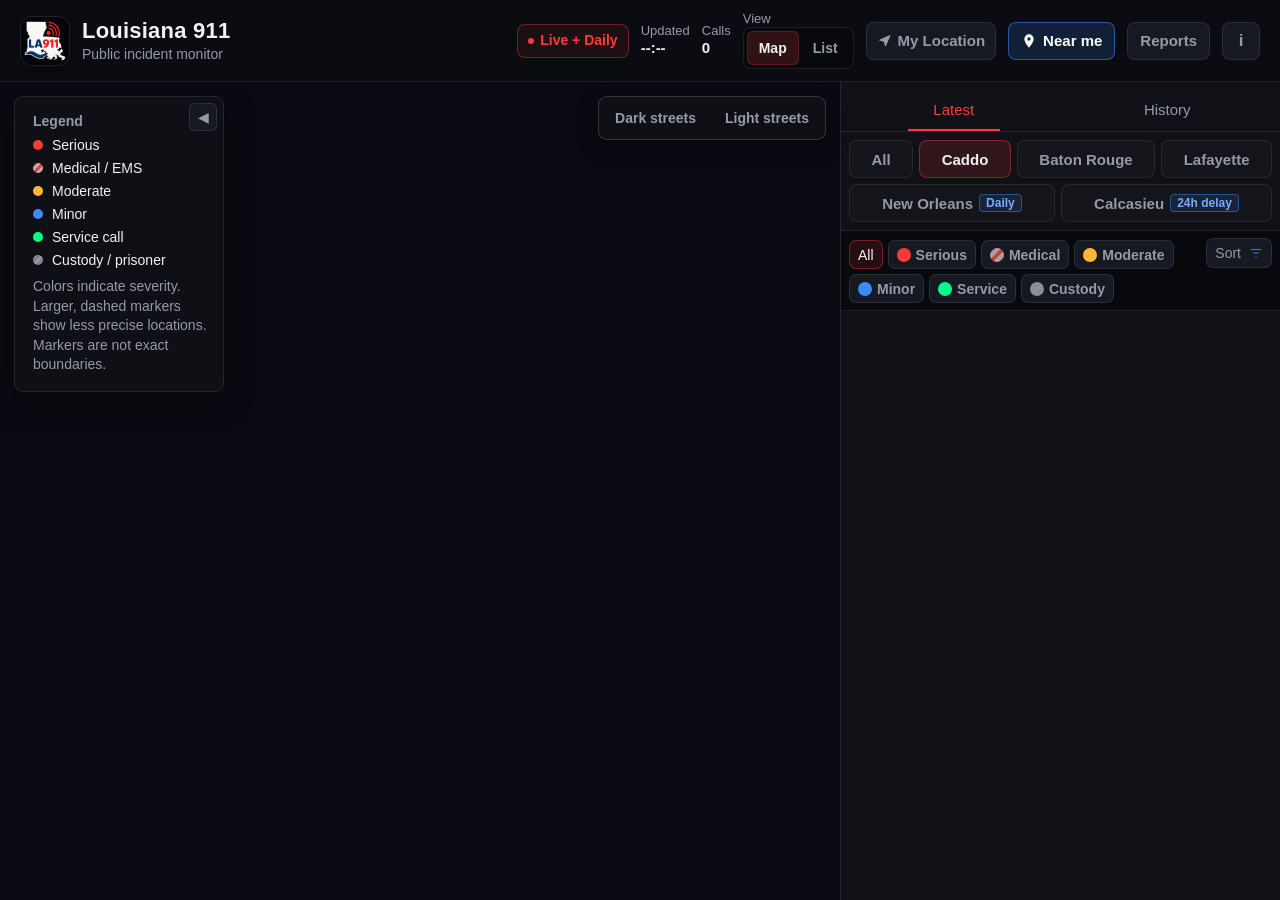
==== commit 2986ab06: "Smooth legend collapse and expand Closing narrowed the drawer from 210px to 34px while its text rewr" ====
--- a/public/index.html
+++ b/public/index.html
@@ -329,7 +329,7 @@
       </section>
       <div class="legend-container" id="legend-container">
         <div class="map-overlay" id="map-legend">
-          <button class="legend-collapse" id="legend-collapse" type="button" aria-expanded="true" aria-label="Collapse legend" title="Collapse legend">◀</button>
+          <button class="legend-collapse" id="legend-collapse" type="button" aria-expanded="true" aria-label="Collapse legend" title="Collapse legend"><span class="legend-collapse-icon" aria-hidden="true">◀</span></button>
           
           <!-- Collapsed "handle" view (drawer-closed) -->
           <div class="legend-mini" aria-hidden="true">
@@ -919,23 +919,36 @@
       document.documentElement.style.setProperty('--header-height', `${header.offsetHeight}px`);
     }
     
-    function setLegendCollapsed(collapsed) {
+    const legendMotionQuery = window.matchMedia('(prefers-reduced-motion: reduce)');
+
+    // Open or close the legend. The drawer's width and height animate together
+    // from wherever they are now (so a second click mid-animation reverses
+    // smoothly) to the new size; the text keeps its width and is clipped.
+    function setLegendCollapsed(collapsed, { animate = true } = {}) {
       if (!legendContainer) return;
+      const canAnimate = animate && legendPanel && typeof legendPanel.animate === 'function' &&
+        !legendMotionQuery.matches && legendPanel.offsetParent !== null;
+      const from = canAnimate ? legendPanel.getBoundingClientRect() : null;
+      legendPanel?.getAnimations?.().forEach(animation => animation.cancel());
       legendContainer.classList.toggle('collapsed', collapsed);
-      if (legendPanel) legendPanel.style.height = '';
-      
+
       if (legendCollapse) {
         legendCollapse.setAttribute('aria-expanded', String(!collapsed));
-        legendCollapse.textContent = collapsed ? '▶' : '◀';
         legendCollapse.title = collapsed ? 'Expand legend' : 'Collapse legend';
         legendCollapse.setAttribute('aria-label', collapsed ? 'Expand legend' : 'Collapse legend');
       }
-    }
-    
-    // Initial setup, then optionally collapse for smaller screens
-    if (legendPanel) legendPanel.style.height = '';
+
+      if (!from) return;
+      const to = legendPanel.getBoundingClientRect();
+      legendPanel.animate([
+        { width: `${from.width}px`, height: `${from.height}px` },
+        { width: `${to.width}px`, height: `${to.height}px` },
+      ], { duration: 260, easing: 'cubic-bezier(0.2, 0, 0, 1)' });
+    }
+
+    // Start closed on smaller screens, without animating.
     updateHeaderHeight();
-    if (window.innerWidth < 960) setLegendCollapsed(true);
+    if (window.innerWidth < 960) setLegendCollapsed(true, { animate: false });
     
     legendCollapse?.addEventListener('click', () => {
       const isCollapsed = legendContainer?.classList.contains('collapsed');
@@ -1240,23 +1253,6 @@
       const items = Array.isArray(incidents) ? incidents : [];
       const base = JSON.stringify(items);
       return `${keyPrefix}|${base}`;
-    }
-    
-    // Agency color mapping
-    function getAgencyColor(agency) {
-      if (agency.startsWith('CFD') || agency.startsWith('SFD') || agency.includes('FIRE')) return '#ff6b35'; // Fire
-      if (agency === 'EMS' || agency.includes('EMS')) return '#ff3b6b'; // Medical
-      if (agency === 'SPD' || agency.includes('POLICE')) return '#3b8bff'; // Police
-      if (agency === 'CSO' || agency.includes('SHERIFF')) return '#9b59b6'; // Sheriff
-      return '#ffb830'; // Other
-    }
-    
-    function getAgencyClass(agency) {
-      if (agency.startsWith('CFD') || agency.startsWith('SFD') || agency.includes('FIRE')) return 'fire';
-      if (agency === 'EMS' || agency.includes('EMS')) return 'medical';
-      if (agency === 'SPD' || agency.includes('POLICE')) return 'police';
-      if (agency === 'CSO' || agency.includes('SHERIFF')) return 'sheriff';
-      return 'other';
     }
     
     // Severity classification (meaningful colors)
@@ -2029,10 +2025,6 @@
       const street = String(incident?.street || '');
       return quality.startsWith('approximate-') ||
         /^\s*approx(?:imate)?\s+loc(?:ation)?\s*:/i.test(street);
-    }
-
-    function approximateLocationExplanation() {
-      return 'Approximate Location';
     }
 
     const MAP_COORDINATE_BOUNDS = {
--- a/public/styles.css
+++ b/public/styles.css
@@ -426,22 +426,40 @@
         0 0 10px rgba(0,0,0,0.25);
     }
     
+    /* The legend drawer. The button stays pinned to the top-right corner and
+       the collapsed drawer is exactly one button wide (plus 6px each side),
+       so the button never has to move; only its arrow turns. */
+    .legend-container {
+      --legend-btn: 24px;
+      --legend-gap: 6px;
+    }
+
     .legend-collapse {
       position: absolute;
-      top: 6px;
-      right: 6px;
-      width: 19px;
-      height: 19px;
+      top: var(--legend-gap);
+      right: var(--legend-gap);
+      z-index: 1;
+      width: var(--legend-btn);
+      height: var(--legend-btn);
       border-radius: 6px;
       border: 1px solid rgba(255, 255, 255, 0.10);
       background: var(--bg-card);
       color: var(--text-dim);
       cursor: pointer;
-      transition: all 0.2s ease;
+      transition: background 0.2s ease, border-color 0.2s ease, color 0.2s ease, box-shadow 0.2s ease;
       display: grid;
       place-items: center;
-      font-size: 11px;
+      font-size: 12px;
       line-height: 1;
+    }
+
+    .legend-collapse-icon {
+      display: block;
+      transition: transform 0.24s cubic-bezier(0.2, 0, 0, 1);
+    }
+
+    .legend-container.collapsed .legend-collapse-icon {
+      transform: rotate(180deg);
     }
     
     .legend-collapse:hover {
@@ -458,47 +476,38 @@
       border: 1px solid var(--border);
       box-shadow: 0 10px 30px rgba(0,0,0,0.34);
       width: 210px;
-      transition:
-        width 0.24s cubic-bezier(0.2, 0, 0, 1),
-        padding 0.24s cubic-bezier(0.2, 0, 0, 1),
-        border-radius 0.2s ease;
+      /* Width and height are animated from script (setLegendCollapsed), so
+         both change together instead of the text reflowing as it narrows. */
       position: relative;
       overflow: hidden;
-      will-change: width, padding;
-    }
-    
+    }
+    
+    /* Fixed width (the open drawer's content box) so the text never rewraps
+       while the drawer opens or closes; the drawer just clips it. */
     .legend-content {
-      padding-right: 0;
-      max-height: 420px;
-      overflow: hidden;
+      width: 174px;
       opacity: 1;
-      transform: translateX(0);
       visibility: visible;
       transition:
-        max-height 0.18s ease 0.02s,
-        opacity 0.12s ease 0.08s,
-        transform 0.2s ease 0.05s,
+        opacity 0.16s ease 0.08s,
         visibility 0s linear 0s;
     }
     
+    /* The dot column shown when closed. It sits in the same spot in both
+       states (under the button), so it only fades. */
     .legend-mini {
       position: absolute;
-      top: 31px;
-      left: 50%;
+      top: calc(var(--legend-gap) * 2 + var(--legend-btn) + 2px);
+      left: var(--legend-gap);
       display: flex;
-      height: auto;
-      width: auto;
-      padding: 0;
+      width: var(--legend-btn);
       justify-content: center;
-      align-items: flex-start;
       opacity: 0;
       visibility: hidden;
       pointer-events: none;
-      transform: translate(-50%, 6px) scale(0.95);
       transition:
-        opacity 0.14s ease,
-        transform 0.2s ease,
-        visibility 0s linear 0.2s;
+        opacity 0.1s ease,
+        visibility 0s linear 0.1s;
     }
 
     .legend-mini .dot-stack {
@@ -512,41 +521,37 @@
     }
     
     .legend-container.collapsed .map-overlay {
-      width: 34px;
-      padding: 31px 6px 10px;
-      border-radius: 12px;
-      height: auto;
-      min-height: 0;
-    }
-
-    .legend-container.collapsed .legend-collapse {
-      right: 50%;
-      transform: translateX(50%);
-    }
-    
+      width: calc(var(--legend-btn) + var(--legend-gap) * 2);
+      padding: calc(var(--legend-gap) * 2 + var(--legend-btn) + 2px) var(--legend-gap) 10px;
+    }
+
+    /* Closed: the text leaves the layout (so the drawer can shrink around the
+       dots) but keeps its place and width while it fades under the clip. */
     .legend-container.collapsed .legend-content {
-      max-height: 0;
-      padding-right: 0;
+      position: absolute;
+      top: 16px;
+      left: 18px;
       opacity: 0;
-      transform: translateX(-10px);
       visibility: hidden;
       pointer-events: none;
       transition:
-        max-height 0.1s ease,
-        opacity 0.08s ease,
-        transform 0.12s ease,
-        visibility 0s linear 0.12s;
-    }
-    
+        opacity 0.16s ease,
+        visibility 0s linear 0.16s;
+    }
+
     .legend-container.collapsed .legend-mini {
       position: static;
       opacity: 1;
       visibility: visible;
-      transform: none;
       transition:
-        opacity 0.14s ease 0.06s,
-        transform 0.2s ease 0.04s,
+        opacity 0.16s ease 0.1s,
         visibility 0s linear 0s;
+    }
+
+    @media (prefers-reduced-motion: reduce) {
+      .legend-collapse-icon,
+      .legend-content,
+      .legend-mini { transition: none; }
     }
     
     .map-overlay h3 {
@@ -1973,12 +1978,6 @@
       margin-top: 18px;
     }
 
-    .incident-modal-share-actions {
-      display: grid;
-      grid-template-columns: repeat(2, minmax(0, 1fr));
-      gap: 10px;
-    }
-
     .incident-modal-btn {
       display: inline-flex;
       align-items: center;
@@ -2701,42 +2700,6 @@
       color: rgba(241, 242, 245, 0.72) !important;
     }
     
-    .custom-marker {
-      display: flex;
-      align-items: center;
-      justify-content: center;
-    }
-    
-    .marker-pulse {
-      width: 20px;
-      height: 20px;
-      border-radius: 50%;
-      position: relative;
-    }
-
-    /* Static (non-pulsing) marker used for History mode */
-    .marker-static {
-      width: 14px;
-      height: 14px;
-      border-radius: 50%;
-      position: relative;
-      box-shadow: 0 0 0 2px rgba(0,0,0,0.35);
-    }
-    
-    .marker-pulse::after {
-      content: '';
-      position: absolute;
-      inset: -5px;
-      border-radius: 50%;
-      border: 2px solid currentColor;
-      animation: marker-pulse 1.1s ease-out infinite;
-    }
-    
-    @keyframes marker-pulse {
-      0% { transform: scale(1); opacity: 1; }
-      100% { transform: scale(2); opacity: 0; }
-    }
-
     .leaflet-unit-pulse-pane {
       pointer-events: none;
     }
@@ -2955,7 +2918,6 @@
         gap: 8px 16px;
         padding: 14px 16px;
       }
-      body.list-view .incident-card.delayed-call { grid-template-columns: minmax(0, 1fr) auto; }
       body.list-view .incident-time { justify-self: end; }
       body.list-view .incident-location,
       body.list-view .incident-meta { grid-column: 1 / -1; }
@@ -4188,13 +4150,15 @@
         letter-spacing: 0;
         text-transform: none;
       }
-      .legend-content h3 { font-size: 14px; }
+      .legend-content h3 {
+        font-size: 14px;
+        letter-spacing: 0;
+        text-transform: none;
+      }
       .legend-item,
       .legend-note { font-size: 14px; }
-      .legend-collapse {
-        height: 26px;
-        font-size: 14px;
-      }
+      .legend-container { --legend-btn: 28px; }
+      .legend-collapse { font-size: 14px; }
 
       .tab {
         min-height: 44px;
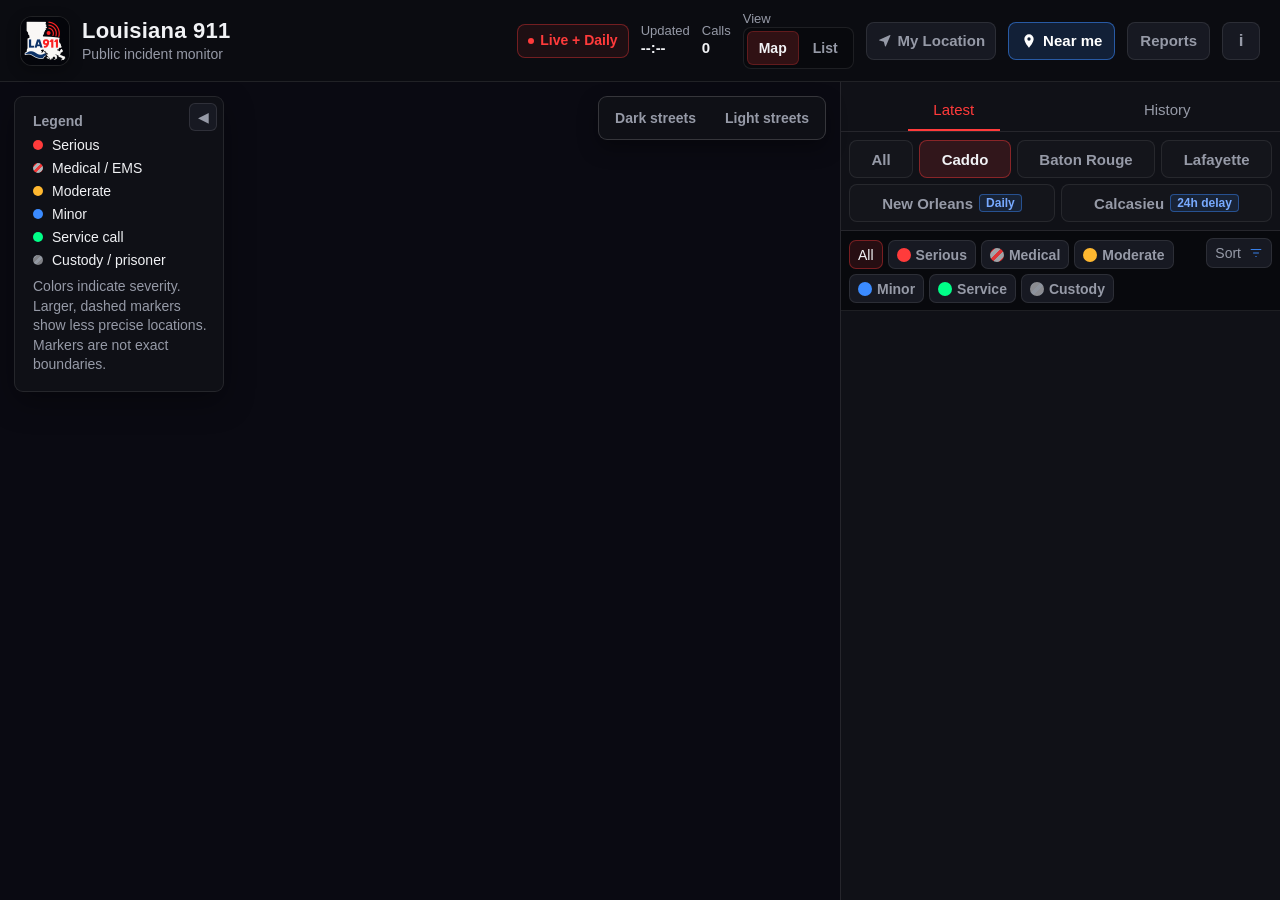
==== commit a73915ca: "Colorful info menu and a Made by Vincent Larkin card - Menu rows: each icon on a tile in its own col" ====
--- a/public/index.html
+++ b/public/index.html
@@ -193,22 +193,22 @@
         <p class="info-note" role="note">Not an emergency service, and not affiliated with the State, any parish, 911 district or agency. Feeds can be delayed, incomplete or changed. In an emergency, call <strong>911</strong>.</p>
 
         <nav class="info-menu" aria-label="Louisiana911">
-          <button class="info-row" type="button" onclick="toggleInfoPanel(false); toggleSettingsPanel(true);">
+          <button class="info-row" type="button" style="--row: #a78bfa" onclick="toggleInfoPanel(false); toggleSettingsPanel(true);">
             <svg class="info-row-icon" viewBox="0 0 24 24" aria-hidden="true"><circle cx="12" cy="12" r="3"/><path d="M12 2v3M12 19v3M4.9 4.9l2.1 2.1M17 17l2.1 2.1M2 12h3M19 12h3M4.9 19.1 7 17M17 7l2.1-2.1"/></svg>
             <span class="info-row-text"><span class="info-row-title">Settings</span><span class="info-row-desc">Marker shape, map style, History map</span></span>
             <svg class="info-row-end" viewBox="0 0 24 24" aria-hidden="true"><path d="m9 6 6 6-6 6"/></svg>
           </button>
-          <a class="info-row" href="/reports/">
+          <a class="info-row" href="/reports/" style="--row: #34d399">
             <svg class="info-row-icon" viewBox="0 0 24 24" aria-hidden="true"><path d="M4 20V10M10 20V4M16 20v-7M22 20H2"/></svg>
             <span class="info-row-text"><span class="info-row-title">Reports</span><span class="info-row-desc">Counts by parish and near a place</span></span>
             <svg class="info-row-end" viewBox="0 0 24 24" aria-hidden="true"><path d="m9 6 6 6-6 6"/></svg>
           </a>
-          <a class="info-row" href="/about/">
+          <a class="info-row" href="/about/" style="--row: #60a5fa">
             <svg class="info-row-icon" viewBox="0 0 24 24" aria-hidden="true"><circle cx="12" cy="12" r="9"/><path d="M12 11v5M12 8h.01"/></svg>
             <span class="info-row-text"><span class="info-row-title">About Louisiana911</span><span class="info-row-desc">How the feeds, colors and map work</span></span>
             <svg class="info-row-end" viewBox="0 0 24 24" aria-hidden="true"><path d="m9 6 6 6-6 6"/></svg>
           </a>
-          <a class="info-row" href="/about/#contact">
+          <a class="info-row" href="/about/#contact" style="--row: #fbbf24">
             <svg class="info-row-icon" viewBox="0 0 24 24" aria-hidden="true"><rect x="3" y="5" width="18" height="14" rx="2"/><path d="m3 7 9 6 9-6"/></svg>
             <span class="info-row-text"><span class="info-row-title">Contact us</span><span class="info-row-desc">news@larkingroupholdings.com</span></span>
             <svg class="info-row-end" viewBox="0 0 24 24" aria-hidden="true"><path d="m9 6 6 6-6 6"/></svg>
@@ -234,34 +234,55 @@
           <summary class="info-section-head"><span class="info-section-title">Source feeds</span><svg class="info-sources-toggle" viewBox="0 0 24 24" aria-hidden="true"><path d="m6 9 6 6 6-6"/></svg></summary>
           <div class="info-feeds">
             <a class="info-feed" href="https://ias.ecc.caddo911.com/All_ActiveEvents.aspx" target="_blank" rel="noopener noreferrer">
-              <span class="info-feed-name">Caddo 911</span><span class="info-feed-note">Live</span><svg class="info-row-end" viewBox="0 0 24 24" aria-hidden="true"><path d="M14 4h6v6M20 4l-9 9M18 14v5a1 1 0 0 1-1 1H5a1 1 0 0 1-1-1V7a1 1 0 0 1 1-1h5"/></svg>
+              <span class="info-feed-name">Caddo 911</span><span class="info-feed-note feed-live">Live</span><svg class="info-row-end" viewBox="0 0 24 24" aria-hidden="true"><path d="M14 4h6v6M20 4l-9 9M18 14v5a1 1 0 0 1-1 1H5a1 1 0 0 1-1-1V7a1 1 0 0 1 1-1h5"/></svg>
             </a>
             <a class="info-feed" href="https://city.brla.gov/traffic/incidents.asp" target="_blank" rel="noopener noreferrer">
-              <span class="info-feed-name">Baton Rouge traffic</span><span class="info-feed-note">Live</span><svg class="info-row-end" viewBox="0 0 24 24" aria-hidden="true"><path d="M14 4h6v6M20 4l-9 9M18 14v5a1 1 0 0 1-1 1H5a1 1 0 0 1-1-1V7a1 1 0 0 1 1-1h5"/></svg>
+              <span class="info-feed-name">Baton Rouge traffic</span><span class="info-feed-note feed-live">Live</span><svg class="info-row-end" viewBox="0 0 24 24" aria-hidden="true"><path d="M14 4h6v6M20 4l-9 9M18 14v5a1 1 0 0 1-1 1H5a1 1 0 0 1-1-1V7a1 1 0 0 1 1-1h5"/></svg>
             </a>
             <a class="info-feed" href="https://lafayette911.org/traffic/" target="_blank" rel="noopener noreferrer">
-              <span class="info-feed-name">Lafayette traffic</span><span class="info-feed-note">Live</span><svg class="info-row-end" viewBox="0 0 24 24" aria-hidden="true"><path d="M14 4h6v6M20 4l-9 9M18 14v5a1 1 0 0 1-1 1H5a1 1 0 0 1-1-1V7a1 1 0 0 1 1-1h5"/></svg>
+              <span class="info-feed-name">Lafayette traffic</span><span class="info-feed-note feed-live">Live</span><svg class="info-row-end" viewBox="0 0 24 24" aria-hidden="true"><path d="M14 4h6v6M20 4l-9 9M18 14v5a1 1 0 0 1-1 1H5a1 1 0 0 1-1-1V7a1 1 0 0 1 1-1h5"/></svg>
             </a>
             <a class="info-feed" href="https://data.nola.gov/Public-Safety-and-Preparedness/Calls-for-Service-2026/es9j-6y5d" target="_blank" rel="noopener noreferrer">
-              <span class="info-feed-name">New Orleans calls for service</span><span class="info-feed-note">Daily</span><svg class="info-row-end" viewBox="0 0 24 24" aria-hidden="true"><path d="M14 4h6v6M20 4l-9 9M18 14v5a1 1 0 0 1-1 1H5a1 1 0 0 1-1-1V7a1 1 0 0 1 1-1h5"/></svg>
+              <span class="info-feed-name">New Orleans calls for service</span><span class="info-feed-note feed-daily">Daily</span><svg class="info-row-end" viewBox="0 0 24 24" aria-hidden="true"><path d="M14 4h6v6M20 4l-9 9M18 14v5a1 1 0 0 1-1 1H5a1 1 0 0 1-1-1V7a1 1 0 0 1 1-1h5"/></svg>
             </a>
             <a class="info-feed" href="https://lakecharles.policetocitizen.com/cadcalls" target="_blank" rel="noopener noreferrer">
-              <span class="info-feed-name">Lake Charles closed calls</span><span class="info-feed-note">24h delay</span><svg class="info-row-end" viewBox="0 0 24 24" aria-hidden="true"><path d="M14 4h6v6M20 4l-9 9M18 14v5a1 1 0 0 1-1 1H5a1 1 0 0 1-1-1V7a1 1 0 0 1 1-1h5"/></svg>
+              <span class="info-feed-name">Lake Charles closed calls</span><span class="info-feed-note feed-delay">24h delay</span><svg class="info-row-end" viewBox="0 0 24 24" aria-hidden="true"><path d="M14 4h6v6M20 4l-9 9M18 14v5a1 1 0 0 1-1 1H5a1 1 0 0 1-1-1V7a1 1 0 0 1 1-1h5"/></svg>
             </a>
             <a class="info-feed" href="https://sulphur.policetocitizen.com/cadcalls" target="_blank" rel="noopener noreferrer">
-              <span class="info-feed-name">Sulphur closed calls</span><span class="info-feed-note">24h delay</span><svg class="info-row-end" viewBox="0 0 24 24" aria-hidden="true"><path d="M14 4h6v6M20 4l-9 9M18 14v5a1 1 0 0 1-1 1H5a1 1 0 0 1-1-1V7a1 1 0 0 1 1-1h5"/></svg>
+              <span class="info-feed-name">Sulphur closed calls</span><span class="info-feed-note feed-delay">24h delay</span><svg class="info-row-end" viewBox="0 0 24 24" aria-hidden="true"><path d="M14 4h6v6M20 4l-9 9M18 14v5a1 1 0 0 1-1 1H5a1 1 0 0 1-1-1V7a1 1 0 0 1 1-1h5"/></svg>
             </a>
           </div>
         </details>
 
-        <footer class="info-footer">
-          <span>Made by <a class="info-credit-link" href="mailto:vincent@vincentlarkin.com">Vincent Larkin</a> <span class="info-version">v4.5.2</span></span>
-          <span class="info-social">
-            <a href="https://github.com/vincentlarkin/Louisiana911" target="_blank" rel="noopener noreferrer" aria-label="GitHub" title="GitHub"><svg viewBox="0 0 24 24" fill="currentColor" aria-hidden="true"><path d="M12 0C5.37 0 0 5.37 0 12c0 5.31 3.435 9.795 8.205 11.385.6.105.825-.255.825-.57 0-.285-.015-1.23-.015-2.235-3.015.555-3.795-.735-4.035-1.41-.135-.345-.72-1.41-1.23-1.695-.42-.225-1.02-.78-.015-.795.945-.015 1.62.87 1.845 1.23 1.08 1.815 2.805 1.305 3.495.99.105-.78.42-1.305.765-1.605-2.67-.3-5.46-1.335-5.46-5.925 0-1.305.465-2.385 1.23-3.225-.12-.3-.54-1.53.12-3.18 0 0 1.005-.315 3.3 1.23.96-.27 1.98-.405 3-.405s2.04.135 3 .405c2.295-1.56 3.3-1.23 3.3-1.23.66 1.65.24 2.88.12 3.18.765.84 1.23 1.905 1.23 3.225 0 4.605-2.805 5.625-5.475 5.925.435.375.81 1.095.81 2.22 0 1.605-.015 2.895-.015 3.3 0 .315.225.69.825.57A12.02 12.02 0 0024 12c0-6.63-5.37-12-12-12z"/></svg></a>
-            <a href="https://vincentlarkin.com" target="_blank" rel="noopener noreferrer" aria-label="Website" title="Website"><svg viewBox="0 0 24 24" fill="none" stroke="currentColor" stroke-width="1.8" aria-hidden="true"><circle cx="12" cy="12" r="9"/><path d="M3 12h18M12 3a14 14 0 0 1 0 18M12 3a14 14 0 0 0 0 18"/></svg></a>
-            <a href="https://linkedin.com/in/vincentwlarkin" target="_blank" rel="noopener noreferrer" aria-label="LinkedIn" title="LinkedIn"><svg viewBox="0 0 24 24" fill="currentColor" aria-hidden="true"><path d="M20.447 20.452h-3.554v-5.569c0-1.328-.027-3.037-1.852-3.037-1.853 0-2.136 1.445-2.136 2.939v5.667H9.351V9h3.414v1.561h.046c.477-.9 1.637-1.85 3.37-1.85 3.601 0 4.267 2.37 4.267 5.455v6.286zM5.337 7.433c-1.144 0-2.063-.926-2.063-2.065 0-1.138.92-2.063 2.063-2.063 1.14 0 2.064.925 2.064 2.063 0 1.139-.925 2.065-2.064 2.065zm1.782 13.019H3.555V9h3.564v11.452zM22.225 0H1.771C.792 0 0 .774 0 1.729v20.542C0 23.227.792 24 1.771 24h20.451C23.2 24 24 23.227 24 22.271V1.729C24 .774 23.2 0 22.222 0h.003z"/></svg></a>
-          </span>
-        </footer>
+        <details class="info-maker">
+          <summary class="info-maker-head">
+            <img class="info-maker-emblem" src="images/vl-emblem.webp" alt="" width="36" height="54" loading="lazy" decoding="async">
+            <span class="info-maker-text"><span class="info-maker-name">Made by <strong>Vincent Larkin</strong></span><span class="info-version">Version 4.12.0</span></span>
+            <svg class="info-maker-toggle" viewBox="0 0 24 24" aria-hidden="true"><path d="m6 9 6 6 6-6"/></svg>
+          </summary>
+          <div class="info-maker-links">
+            <a class="info-maker-link" href="https://vincentlarkin.com" target="_blank" rel="noopener noreferrer" style="--badge: #c8902e">
+              <span class="info-maker-badge"><svg viewBox="0 0 16 16" aria-hidden="true"><path d="M8 0a8 8 0 1 1 0 16A8 8 0 0 1 8 0ZM5.78 8.75a9.64 9.64 0 0 0 1.363 4.177c.255.426.542.832.857 1.215.245-.296.551-.705.857-1.215A9.64 9.64 0 0 0 10.22 8.75Zm4.44-1.5a9.64 9.64 0 0 0-1.363-4.177c-.307-.51-.612-.919-.857-1.215a9.927 9.927 0 0 0-.857 1.215A9.64 9.64 0 0 0 5.78 7.25Zm-5.944 1.5H1.543a6.507 6.507 0 0 0 4.666 5.5c-.123-.181-.24-.365-.352-.552-.715-1.192-1.437-2.874-1.581-4.948Zm-2.733-1.5h2.733c.144-2.074.866-3.756 1.58-4.948.12-.197.237-.381.353-.552a6.507 6.507 0 0 0-4.666 5.5Zm10.181 1.5c-.144 2.074-.866 3.756-1.58 4.948-.12.197-.237.381-.353.552a6.507 6.507 0 0 0 4.666-5.5Zm2.733-1.5a6.507 6.507 0 0 0-4.666-5.5c.123.181.24.365.353.552.714 1.192 1.436 2.874 1.58 4.948Z"/></svg></span>
+              <span class="info-maker-handle">vincentlarkin.com</span>
+              <svg class="info-row-end" viewBox="0 0 24 24" aria-hidden="true"><path d="m9 6 6 6-6 6"/></svg>
+            </a>
+            <a class="info-maker-link" href="https://github.com/vincentlarkin" target="_blank" rel="noopener noreferrer" style="--badge: #8250df">
+              <span class="info-maker-badge"><svg viewBox="0 0 16 16" aria-hidden="true"><path d="M8 0c4.42 0 8 3.58 8 8a8.013 8.013 0 0 1-5.45 7.59c-.4.08-.55-.17-.55-.38 0-.27.01-1.13.01-2.2 0-.75-.25-1.23-.54-1.48 1.78-.2 3.65-.88 3.65-3.95 0-.88-.31-1.59-.82-2.15.08-.2.36-1.02-.08-2.12 0 0-.67-.22-2.2.82-.64-.18-1.32-.27-2-.27-.68 0-1.36.09-2 .27-1.53-1.03-2.2-.82-2.2-.82-.44 1.1-.16 1.92-.08 2.12-.51.56-.82 1.28-.82 2.15 0 3.06 1.86 3.75 3.64 3.95-.23.2-.44.55-.51 1.07-.46.21-1.61.55-2.33-.66-.15-.24-.6-.83-1.23-.82-.67.01-.27.38.01.53.34.19.73.9.82 1.13.16.45.68 1.31 2.69.94 0 .67.01 1.3.01 1.49 0 .21-.15.45-.55.38A7.995 7.995 0 0 1 0 8c0-4.42 3.58-8 8-8Z"/></svg></span>
+              <span class="info-maker-handle">vincentlarkin</span>
+              <svg class="info-row-end" viewBox="0 0 24 24" aria-hidden="true"><path d="m9 6 6 6-6 6"/></svg>
+            </a>
+            <a class="info-maker-link" href="https://github.com/vincentlarkin/Louisiana911" target="_blank" rel="noopener noreferrer" style="--badge: #238636">
+              <span class="info-maker-badge"><svg viewBox="0 0 16 16" aria-hidden="true"><path d="M2 2.5A2.5 2.5 0 0 1 4.5 0h8.75a.75.75 0 0 1 .75.75v12.5a.75.75 0 0 1-.75.75h-2.5a.75.75 0 0 1 0-1.5h1.75v-2h-8a1 1 0 0 0-.714 1.7.75.75 0 1 1-1.072 1.05A2.495 2.495 0 0 1 2 11.5Zm10.5-1h-8a1 1 0 0 0-1 1v6.708A2.486 2.486 0 0 1 4.5 9h8ZM5 12.25a.25.25 0 0 1 .25-.25h3.5a.25.25 0 0 1 .25.25v3.25a.25.25 0 0 1-.4.2l-1.45-1.087a.249.249 0 0 0-.3 0L5.4 15.7a.25.25 0 0 1-.4-.2Z"/></svg></span>
+              <span class="info-maker-handle">vincentlarkin/Louisiana911</span>
+              <svg class="info-row-end" viewBox="0 0 24 24" aria-hidden="true"><path d="m9 6 6 6-6 6"/></svg>
+            </a>
+            <a class="info-maker-link" href="https://www.linkedin.com/in/vincentwlarkin/" target="_blank" rel="noopener noreferrer" style="--badge: #0a66c2">
+              <span class="info-maker-badge"><svg viewBox="0 0 24 24" aria-hidden="true"><path d="M20.447 20.452h-3.554v-5.569c0-1.328-.027-3.037-1.852-3.037-1.853 0-2.136 1.445-2.136 2.939v5.667H9.351V9h3.414v1.561h.046c.477-.9 1.637-1.85 3.37-1.85 3.601 0 4.267 2.37 4.267 5.455v6.286zM5.337 7.433c-1.144 0-2.063-.926-2.063-2.065 0-1.138.92-2.063 2.063-2.063 1.14 0 2.064.925 2.064 2.063 0 1.139-.925 2.065-2.064 2.065zm1.782 13.019H3.555V9h3.564v11.452zM22.225 0H1.771C.792 0 0 .774 0 1.729v20.542C0 23.227.792 24 1.771 24h20.451C23.2 24 24 23.227 24 22.271V1.729C24 .774 23.2 0 22.222 0h.003z"/></svg></span>
+              <span class="info-maker-handle">vincentwlarkin</span>
+              <svg class="info-row-end" viewBox="0 0 24 24" aria-hidden="true"><path d="m9 6 6 6-6 6"/></svg>
+            </a>
+          </div>
+        </details>
       </div>
     </div>
   </div>
@@ -4154,7 +4175,7 @@
 
     if ('serviceWorker' in navigator) {
       window.addEventListener('load', () => {
-        navigator.serviceWorker.register('service-worker.js?v=4.11.1', { updateViaCache: 'none' })
+        navigator.serviceWorker.register('service-worker.js?v=4.12.0', { updateViaCache: 'none' })
           .then((registration) => registration.update())
           .catch((error) => {
             console.warn('Service worker registration failed:', error);
--- a/public/styles.css
+++ b/public/styles.css
@@ -2176,10 +2176,16 @@
       stroke-linejoin: round;
     }
 
+    /* Each menu row has its own color (set inline as --row): the icon sits
+       on a tile tinted with it. */
     .info-row-icon {
-      width: 18px;
-      height: 18px;
-      color: var(--text-dim);
+      width: 34px;
+      height: 34px;
+      padding: 8px;
+      border-radius: 9px;
+      color: var(--row, var(--text-dim));
+      background: rgba(255, 255, 255, 0.05);
+      background: color-mix(in srgb, var(--row, #ffffff) 16%, transparent);
     }
 
     .info-row-end {
@@ -2190,10 +2196,13 @@
       opacity: 0.7;
     }
 
-    .info-row:hover .info-row-icon,
     .info-row:hover .info-row-end {
-      color: var(--red);
+      color: var(--row, var(--red));
       opacity: 1;
+    }
+
+    .info-row:hover .info-row-icon {
+      background: color-mix(in srgb, var(--row, #ffffff) 26%, transparent);
     }
 
     .info-row-text {
@@ -2322,10 +2331,18 @@
 
     .info-feed-note {
       margin-left: auto;
+      padding: 2px 7px;
+      border-radius: 999px;
+      border: 1px solid transparent;
       color: var(--text-dim);
       font-size: 11px;
+      font-weight: 600;
       white-space: nowrap;
     }
+
+    .info-feed-note.feed-live { color: #4ade80; background: rgba(74, 222, 128, 0.12); border-color: rgba(74, 222, 128, 0.35); }
+    .info-feed-note.feed-daily { color: #78aaff; background: rgba(59, 139, 255, 0.12); border-color: rgba(59, 139, 255, 0.4); }
+    .info-feed-note.feed-delay { color: #fbbf24; background: rgba(251, 191, 36, 0.12); border-color: rgba(251, 191, 36, 0.35); }
 
     .info-feed .info-row-end {
       margin-left: 0;
@@ -2333,54 +2350,108 @@
       height: 14px;
     }
 
-    .info-footer {
+    /* Credit: the maker's emblem and name; open it for links, each a logo
+       on its site's color (same as the Android app). */
+    .info-maker {
+      border: 1px solid var(--border);
+      border-radius: 12px;
+      overflow: hidden;
+      background: rgba(255, 255, 255, 0.02);
+    }
+
+    .info-maker-head {
       display: flex;
       align-items: center;
-      justify-content: space-between;
       gap: 12px;
-      padding-top: 12px;
-      border-top: 1px solid var(--border);
-      font-size: 11px;
-      color: var(--text-dim);
-    }
-
-    .info-credit-link {
-      color: var(--text);
+      padding: 10px 12px;
+      cursor: pointer;
+      list-style: none;
+    }
+
+    .info-maker-head::-webkit-details-marker { display: none; }
+
+    .info-maker-head:hover { background: rgba(255, 255, 255, 0.04); }
+
+    .info-maker-emblem {
+      width: 36px;
+      height: 54px;
+      flex: 0 0 auto;
+      object-fit: contain;
+    }
+
+    .info-maker-text {
+      display: grid;
+      gap: 2px;
+      min-width: 0;
+    }
+
+    .info-maker-name {
+      color: var(--text-dim);
+      font-size: 14px;
+    }
+
+    .info-maker-name strong {
+      color: var(--text);
+      font-weight: 600;
+    }
+
+    .info-version {
+      color: var(--text-dim);
+      font-size: 12px;
+    }
+
+    .info-maker-toggle {
+      width: 18px;
+      height: 18px;
+      margin-left: auto;
+      flex: 0 0 auto;
+      fill: none;
+      stroke: var(--text-dim);
+      stroke-width: 2;
+      stroke-linecap: round;
+      stroke-linejoin: round;
+      transition: transform 0.2s ease;
+    }
+
+    .info-maker[open] .info-maker-toggle { transform: rotate(180deg); }
+
+    .info-maker-link {
+      display: flex;
+      align-items: center;
+      gap: 12px;
+      min-height: 52px;
+      padding: 8px 12px;
+      border-top: 1px solid rgba(255, 255, 255, 0.06);
+      color: var(--text);
+      font-size: 14px;
       text-decoration: none;
     }
 
-    .info-credit-link:hover {
-      color: var(--red);
-    }
-
-    .info-version {
-      margin-left: 4px;
-      opacity: 0.6;
-    }
-
-    .info-social {
-      display: flex;
-      gap: 4px;
-    }
-
-    .info-social a {
+    .info-maker-link:hover { background: rgba(255, 255, 255, 0.04); }
+
+    .info-maker-link:hover .info-row-end { color: var(--badge); opacity: 1; }
+
+    .info-maker-badge {
       display: grid;
       place-items: center;
-      width: 32px;
-      height: 32px;
-      border-radius: 8px;
-      color: var(--text-dim);
-      transition: color 0.15s ease, background 0.15s ease;
-    }
-
-    .info-social a:hover {
-      color: var(--text);
-      background: rgba(255, 255, 255, 0.05);
-    }
-
-    .info-social svg {
-      width: 16px;
-      height: 16px;
+      width: 34px;
+      height: 34px;
+      flex: 0 0 auto;
+      border-radius: 9px;
+      background: var(--badge);
+    }
+
+    .info-maker-badge svg {
+      width: 18px;
+      height: 18px;
+      fill: #fff;
+    }
+
+    .info-maker-handle {
+      min-width: 0;
+      overflow: hidden;
+      text-overflow: ellipsis;
+      white-space: nowrap;
     }
 
     .history-controls {
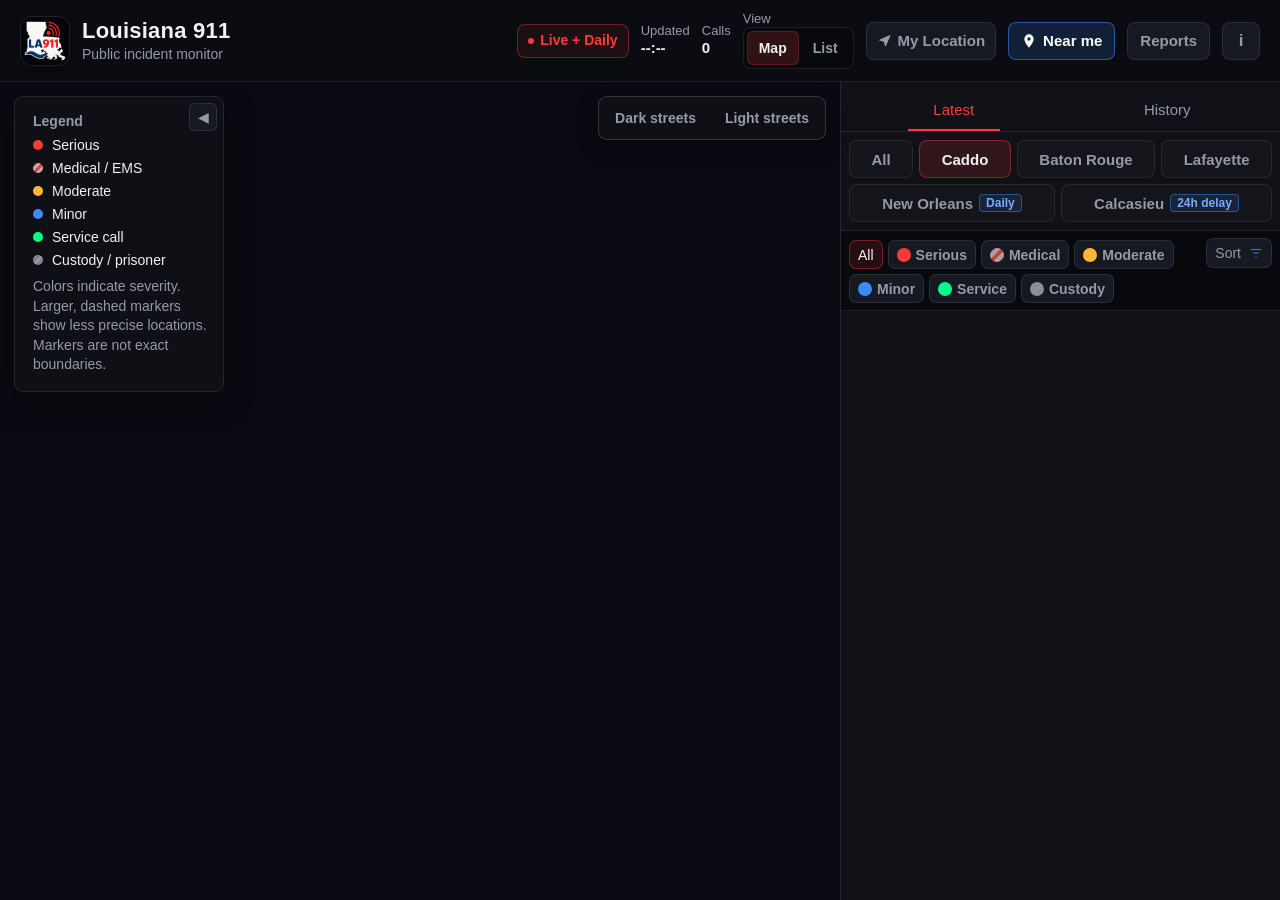
==== commit 544f8ed7: "Plain-case map popups and highlight the covered parishes The marker popup and hover label used the r" ====
--- a/public/index.html
+++ b/public/index.html
@@ -887,14 +887,19 @@
 
     let parishOutlineLayer = null;
 
+    // A solid gold border with a light tint inside, so the covered parish stands out from its neighbors.
     function getParishOutlineStyle() {
+      const light = basemapMode === 'light';
       return {
         pane: 'parish',
-        color: basemapMode === 'light' ? '#596579' : '#c2ccd8',
-        weight: 1,
-        opacity: 0.55,
-        dashArray: '5 6',
-        fill: false
+        interactive: false,
+        color: light ? '#b07a1c' : '#d9a646',
+        weight: 1.6,
+        opacity: light ? 0.9 : 0.95,
+        lineJoin: 'round',
+        fill: true,
+        fillColor: light ? '#3d6fd1' : '#a9c4ff',
+        fillOpacity: light ? 0.08 : 0.09
       };
     }
 
@@ -904,10 +909,12 @@
       return response.json();
     }
 
-    // Caddo, East Baton Rouge and Lafayette from US Census county boundaries;
+    // Caddo, East Baton Rouge and Lafayette from Census TIGER/Line county
+    // boundaries (TIGERweb, simplified to about 13 m so they follow the rivers);
     // Orleans from the City of New Orleans' own boundary, which follows the
-    // river geometry the NOPD feed uses. A 41 KB local file replaces a 3 MB
-    // national county download and a slow data.nola.gov request.
+    // river geometry the NOPD feed uses. A ~105 KB local file (about 30 KB
+    // gzipped) replaces a 3 MB national county download and a slow
+    // data.nola.gov request.
     let parishOutlineRequest = null;
     async function loadParishOutline() {
       if (parishOutlineLayer || parishOutlineRequest) return parishOutlineRequest;
@@ -925,7 +932,7 @@
         return;
       }
 
-      parishOutlineLayer = L.geoJSON(outlines, { style: getParishOutlineStyle() });
+      parishOutlineLayer = L.geoJSON(outlines, { style: getParishOutlineStyle(), interactive: false });
       parishOutlineLayer.addTo(map);
     }
     
@@ -1988,7 +1995,7 @@
     }
 
     function markerLabel(incident) {
-      return `${incident.description || 'Incident'} — ${incidentLocationText(incident)}`;
+      return `${plainCase(incident.description || 'Incident')} — ${plainLocationText(incident)}`;
     }
 
     function markerIcon(incident) {
@@ -2280,21 +2287,20 @@
 
     function buildIncidentPopupHtml(incident, { mode = 'live' } = {}) {
       const sev = getSeverity(incident);
-      const agencyDisplay = formatAgencyDisplay(incident);
-      const locationStr = incidentLocationText(incident);
+      // Same wording as the incident list and dialog: mixed case, agency spelled out, 12-hour time.
+      const who = [agencyPlainName(incident) || 'Not listed', plainUnitText(incident)].filter(Boolean).join(' · ');
       const gmaps = googleMapsUrl(incident.latitude, incident.longitude);
-      const unitLabel = incidentUnitLabel(incident);
       const approximate = isApproximateLocation(incident);
       const shareId = getIncidentShareId(incident);
 
       let popupHtml = `
         <div class="popup-content sev-${sev}">
-          <div class="popup-title">${escapeHtml(incident.description || 'Incident')}</div>
+          <div class="popup-title">${escapeHtml(plainCase(incident.description || 'Incident'))}</div>
           ${DELAYED_CLOSED_SOURCES.has(incident.source) ? '<div class="popup-detail">Closed police call · 24h publication delay</div>' : ''}
-          <div class="popup-detail"><span class="popup-label">Location</span>${escapeHtml(locationStr)}</div>
+          <div class="popup-detail"><span class="popup-label">Location</span>${escapeHtml(plainLocationText(incident))}</div>
           ${approximate ? '<div class="popup-detail"><span class="popup-label">Map</span><span class="location-accuracy-note">Approximate Location</span></div>' : ''}
-          <div class="popup-detail" title="Source-reported Central time. For undated feeds, date is estimated from first observation."><span class="popup-label">Time</span>${escapeHtml(incidentTimeLabel(incident))}</div>
-          <div class="popup-detail"><span class="popup-label">Agency</span>${escapeHtml(agencyDisplay)} &bull; ${escapeHtml(unitLabel)}</div>
+          <div class="popup-detail" title="Central time reported by the feed (${escapeHtml(incidentTimeLabel(incident))})"><span class="popup-label">Time</span>${escapeHtml(friendlyTimeLabel(incident).long)}</div>
+          <div class="popup-detail"><span class="popup-label">Agency</span>${escapeHtml(who)}</div>
           <div class="popup-detail"><span class="popup-label">Severity</span>${escapeHtml(severityLabel(sev))}</div>
           <a class="popup-link" href="${gmaps}" target="_blank" rel="noopener noreferrer">Open in Google Maps</a>
           <a class="popup-link" href="${nearbyReportUrl(incident.latitude, incident.longitude)}">Past incidents near here</a>
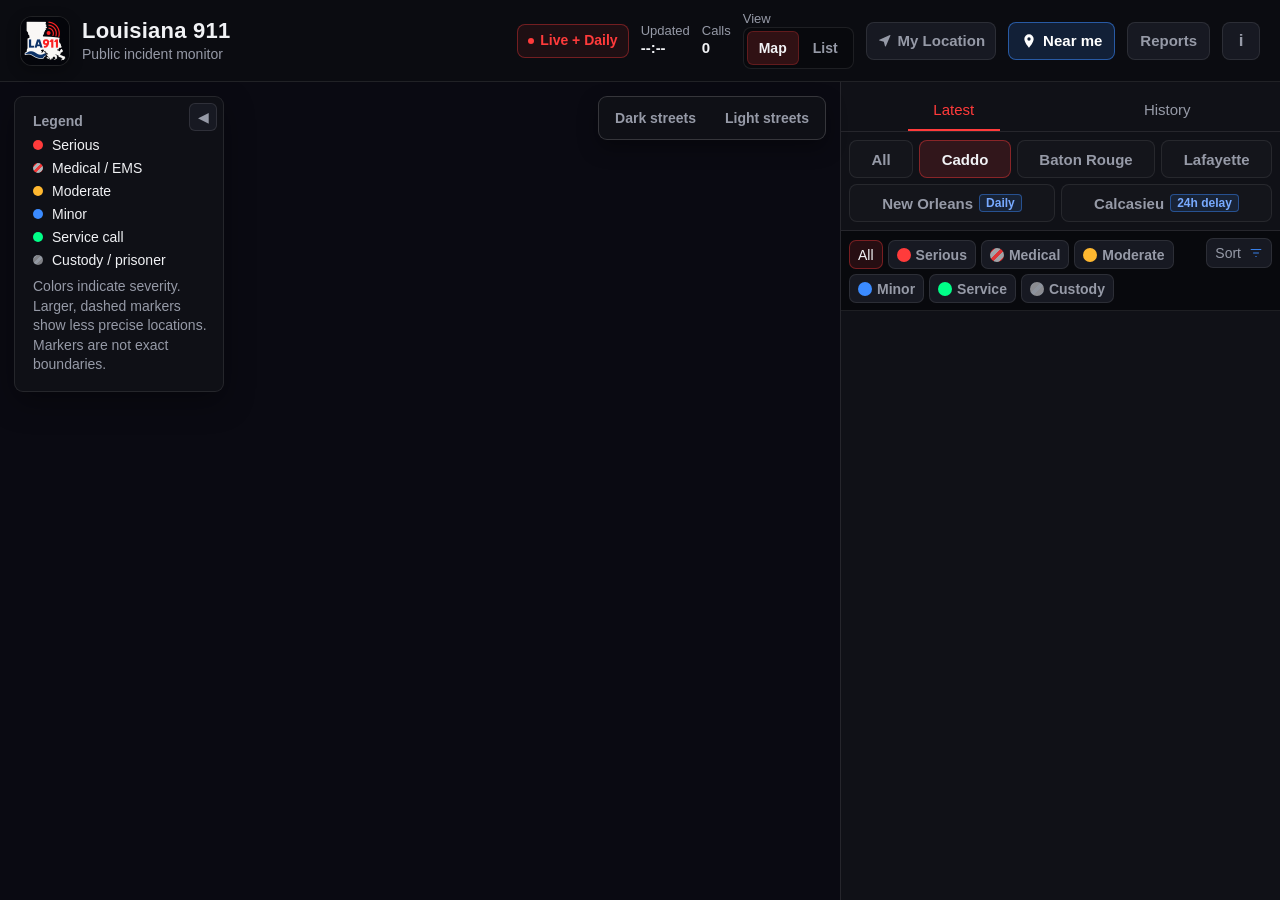
==== commit 580bcc0d: "Draw parish outlines during a drag; nudge the phone info button up Parish outlines shared the map's " ====
--- a/public/index.html
+++ b/public/index.html
@@ -257,7 +257,7 @@
         <details class="info-maker">
           <summary class="info-maker-head">
             <img class="info-maker-emblem" src="images/vl-emblem.webp" alt="" width="36" height="54" loading="lazy" decoding="async">
-            <span class="info-maker-text"><span class="info-maker-name">Made by <strong>Vincent Larkin</strong></span><span class="info-version">Version 4.12.0</span></span>
+            <span class="info-maker-text"><span class="info-maker-name">Made by <strong>Vincent Larkin</strong></span><span class="info-version">Version 4.12.1</span></span>
             <svg class="info-maker-toggle" viewBox="0 0 24 24" aria-hidden="true"><path d="m6 9 6 6 6-6"/></svg>
           </summary>
           <div class="info-maker-links">
@@ -932,8 +932,20 @@
         return;
       }
 
-      parishOutlineLayer = L.geoJSON(outlines, { style: getParishOutlineStyle(), interactive: false });
+      // The map's shared canvas only draws a little past the screen and
+      // redraws when a drag ends, so the border and tint used to arrive late
+      // with a hard edge. The outline gets its own SVG layer drawn half a
+      // screen past every side, and redraws mid-drag only when the view
+      // reaches that edge. (_bounds/_update are Leaflet 1.9.4 internals.)
+      const parishRenderer = L.svg({ pane: 'parish', padding: 0.5 });
+      parishOutlineLayer = L.geoJSON(outlines, { style: getParishOutlineStyle(), interactive: false, renderer: parishRenderer });
       parishOutlineLayer.addTo(map);
+      map.on('move', () => {
+        const drawn = parishRenderer._bounds;
+        if (!drawn || map._animatingZoom) return;
+        const view = L.bounds(map.containerPointToLayerPoint([0, 0]), map.containerPointToLayerPoint(map.getSize()));
+        if (!drawn.contains(view)) parishRenderer._update();
+      });
     }
     
     // Legend drawer (auto-collapse on narrow screens)
@@ -1624,12 +1636,22 @@
     }
 
     // Feeds publish in ALL CAPS; mixed case is far easier to read at a glance.
+    // app.py _plain_case() does the same for link previews (tests/plain_text_cases.json).
     function plainCase(text) {
       const keepUpper = new Set(['EMS', 'DWI', 'DUI', 'MVA', 'NOPD', 'SPD', 'SFD', 'CSO', 'LCPD', 'ATV', 'ATM',
         'CO', 'PD', 'FD', 'EMT', 'II', 'III', 'IV', 'US', 'LA', 'I', 'N', 'S', 'E', 'W', 'NE', 'NW', 'SE', 'SW']);
-      return String(text || '').replace(/[A-Za-z][A-Za-z']*/g, (word) => {
+      const smallWords = new Set(['A', 'AN', 'AND', 'AT', 'BY', 'FOR', 'IN', 'OF', 'ON', 'OR', 'THE', 'TO', 'WITH']);
+      let first = true;
+      return String(text || '').replace(/[A-Za-z0-9][A-Za-z0-9']*/g, (word) => {
         const upper = word.toUpperCase();
+        const wasFirst = first;
+        first = false;
+        if (/^\d/.test(word)) {
+          const ordinal = /^(\d+)(ST|ND|RD|TH)$/.exec(upper);
+          return ordinal ? ordinal[1] + ordinal[2].toLowerCase() : upper; // 73rd, 077XX
+        }
         if (keepUpper.has(upper)) return upper;
+        if (!wasFirst && smallWords.has(upper)) return upper.toLowerCase();
         return upper.charAt(0) + upper.slice(1).toLowerCase();
       });
     }
@@ -2144,18 +2166,19 @@
       if (!copied) throw new Error('Copy command failed');
     }
 
-    async function shareIncident(incident, { forceCopy = false, mode = 'live' } = {}) {
+    async function shareIncident(incident, { forceCopy = false } = {}) {
       const url = incidentShareUrl(incident);
       if (!url) {
         showIncidentShareNotice('A share link is not available for this incident');
         return false;
       }
 
-      const activity = incidentActivityState(incident, mode);
-      const description = incident?.description || 'Public safety incident';
-      const location = incidentLocationText(incident);
-      const title = `${activity.label}: ${description}`;
-      const text = `${title} near ${location}. Louisiana911 public incident monitor.`;
+      // Plain words; the link preview under the message carries the status, time and agency.
+      const what = plainCase(incident?.description || 'Incident');
+      const area = areaPlainName(incident);
+      const title = area ? `${what} in ${area}` : what;
+      const place = incidentLocationText(incident) === 'Unknown' ? '' : plainLocationText(incident);
+      const text = place ? `${what} near ${place}` : title;
 
       if (!forceCopy && typeof navigator.share === 'function') {
         try {
@@ -2747,7 +2770,7 @@
       setMapMarkers([sharedIncidentView], { mode });
       listEl.innerHTML = `
         <div class="shared-incident-banner ${activity.className}">
-          <span>${escapeHtml(activity.label)}</span>
+          <span>${escapeHtml(plainActivityText(sharedIncidentView, mode))}</span>
           <strong>Shared incident</strong>
         </div>
         ${createIncidentCard(sharedIncidentView, false)}
@@ -4181,7 +4204,7 @@
 
     if ('serviceWorker' in navigator) {
       window.addEventListener('load', () => {
-        navigator.serviceWorker.register('service-worker.js?v=4.12.0', { updateViaCache: 'none' })
+        navigator.serviceWorker.register('service-worker.js?v=4.12.1', { updateViaCache: 'none' })
           .then((registration) => registration.update())
           .catch((error) => {
             console.warn('Service worker registration failed:', error);
--- a/public/styles.css
+++ b/public/styles.css
@@ -1056,9 +1056,8 @@
     .shared-incident-banner span {
       font-family: 'Space Grotesk', sans-serif;
       font-variant-numeric: tabular-nums;
-      font-size: 10px;
+      font-size: 12px;
       font-weight: 700;
-      letter-spacing: 0.12em;
     }
 
     .shared-incident-banner strong {
@@ -3794,7 +3793,8 @@
 
       .info-btn {
         position: absolute;
-        top: calc(10px + env(safe-area-inset-top));
+        /* Centered on the logo, with room above the Near me row. */
+        top: calc(6px + env(safe-area-inset-top));
         right: max(12px, env(safe-area-inset-right));
         width: 44px;
         height: 44px;
